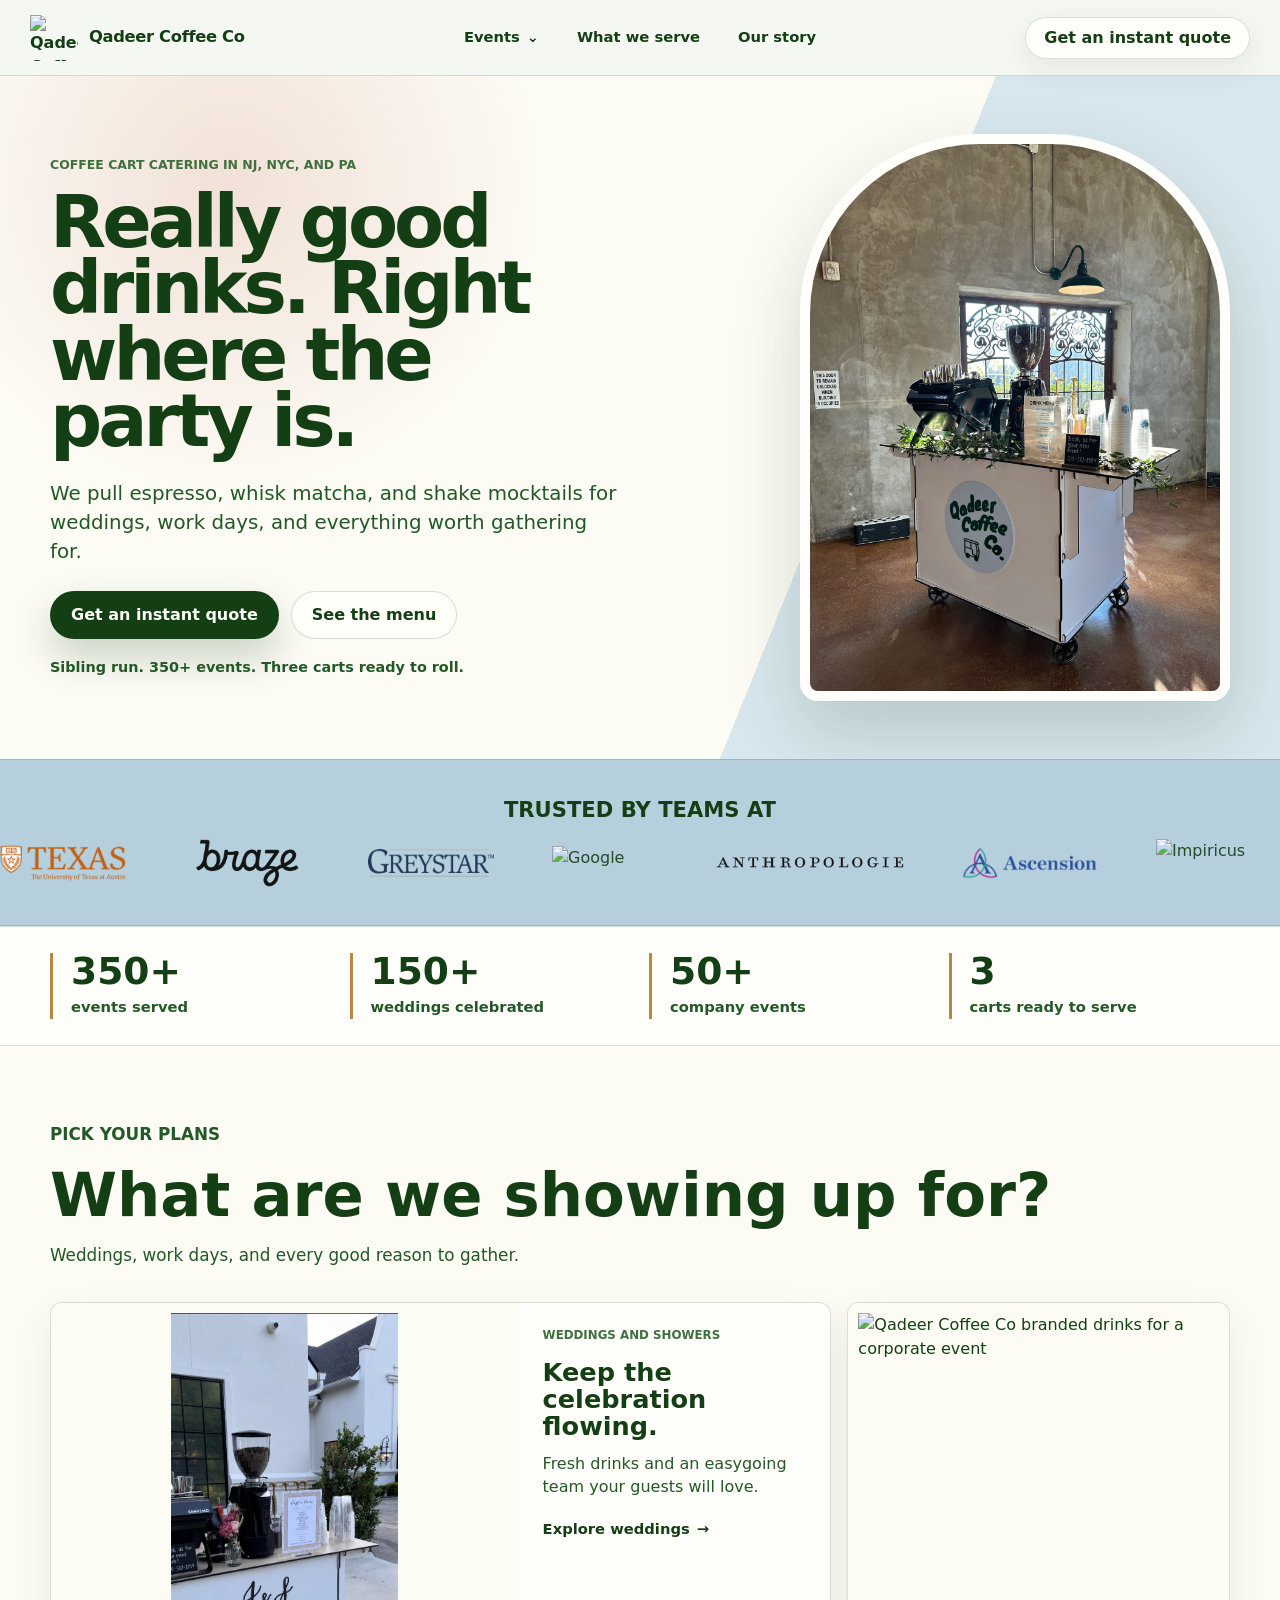
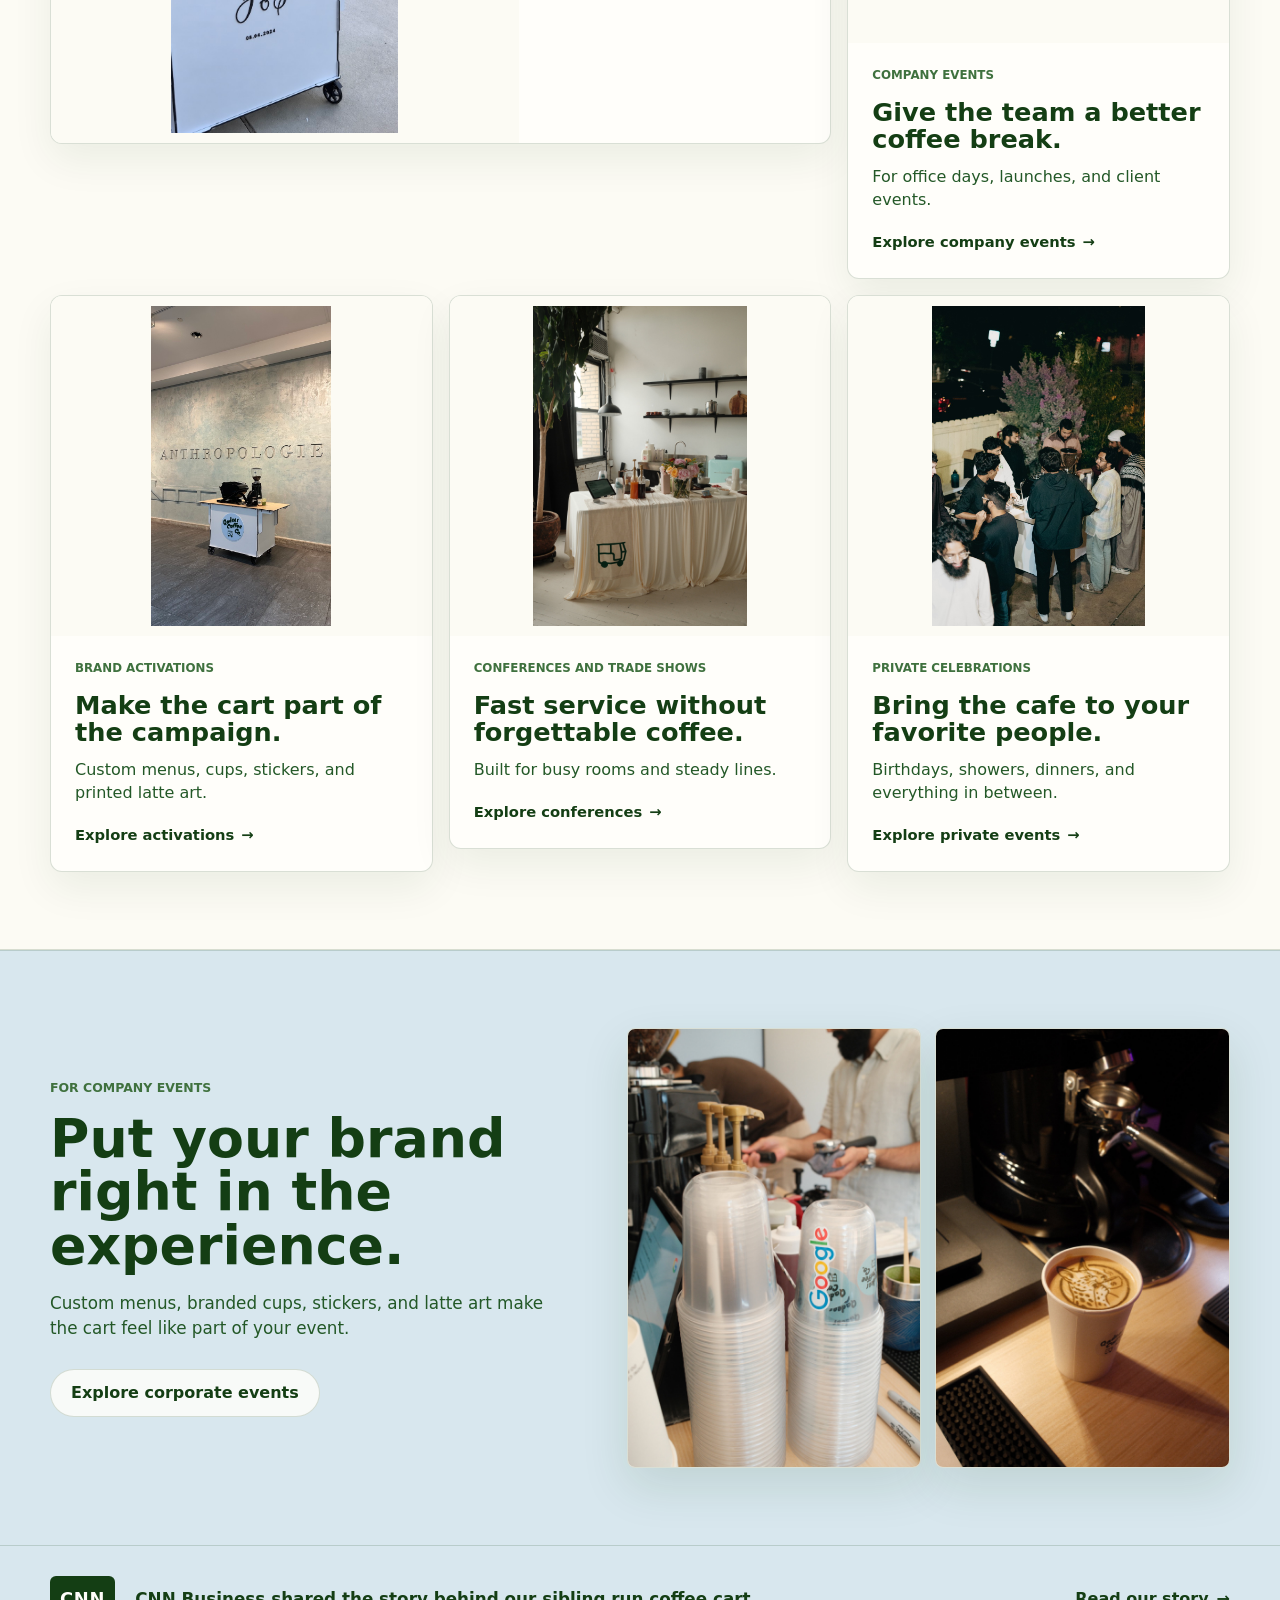
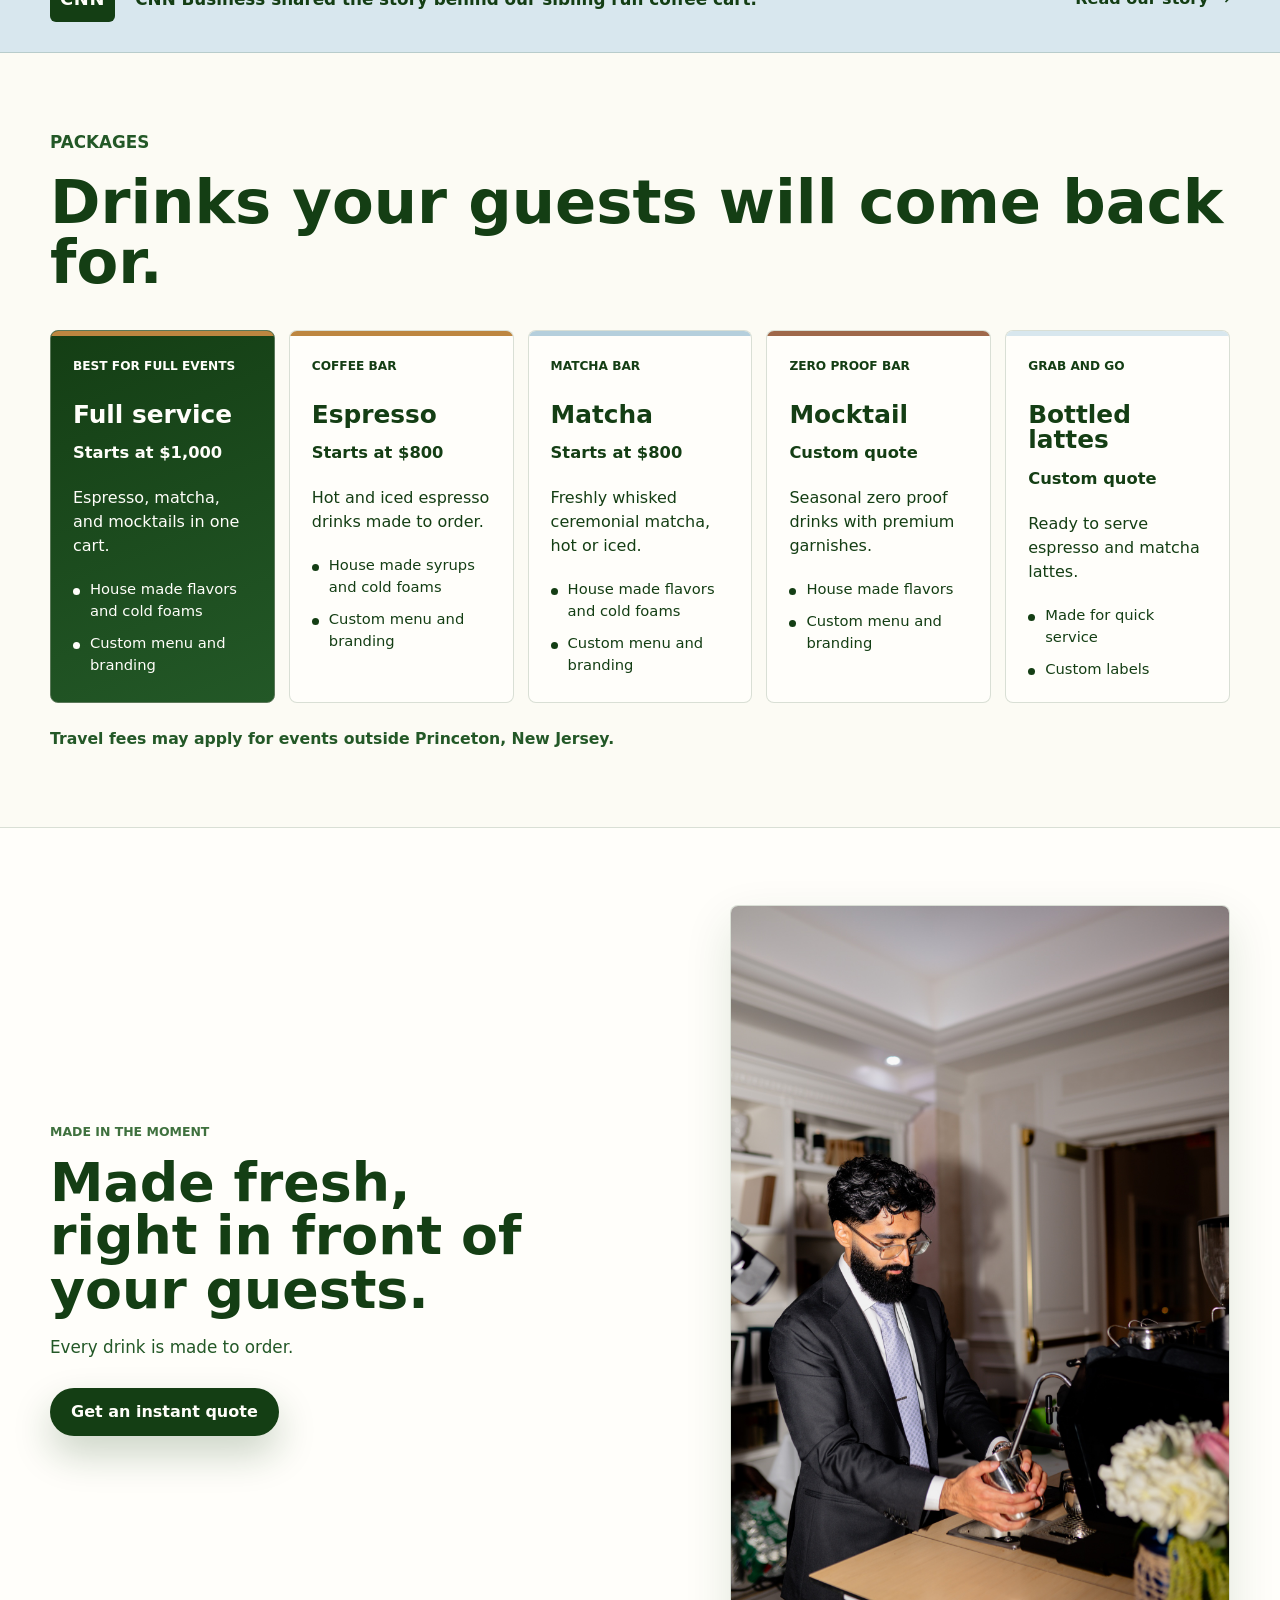
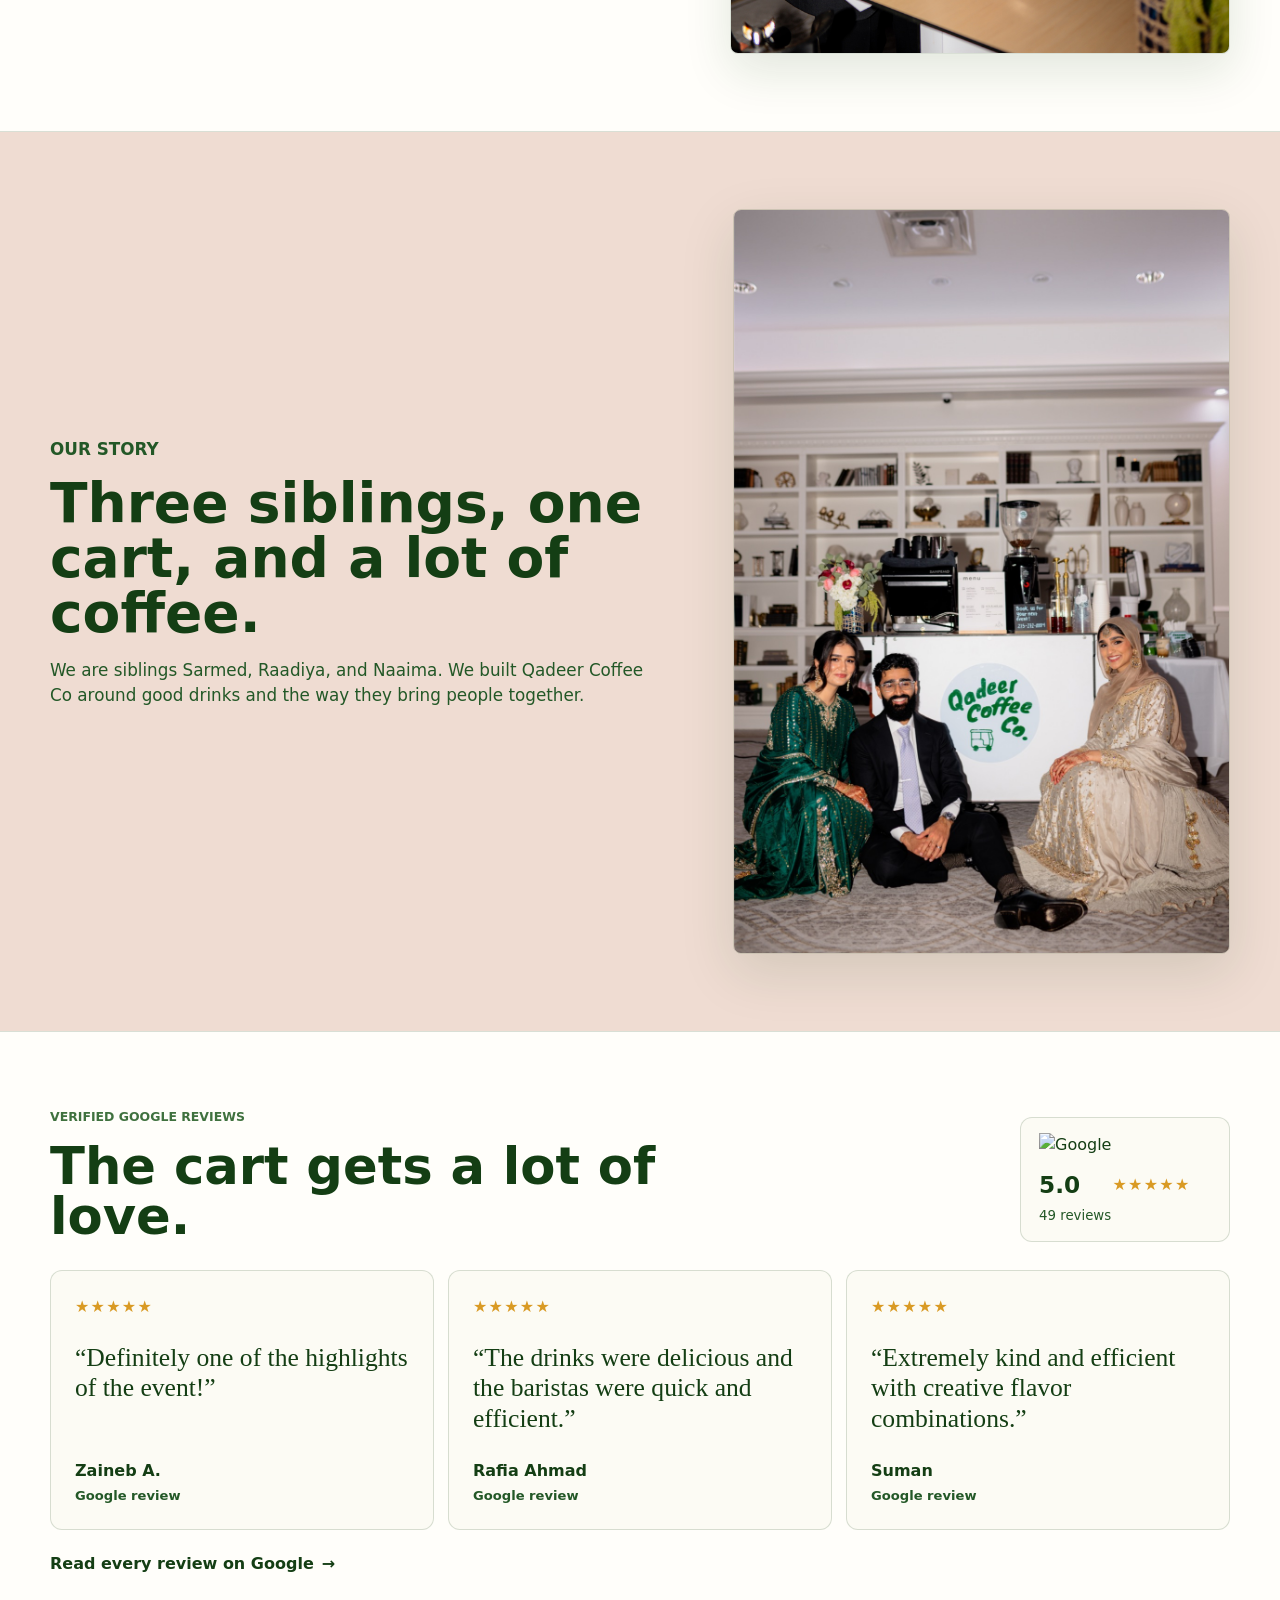
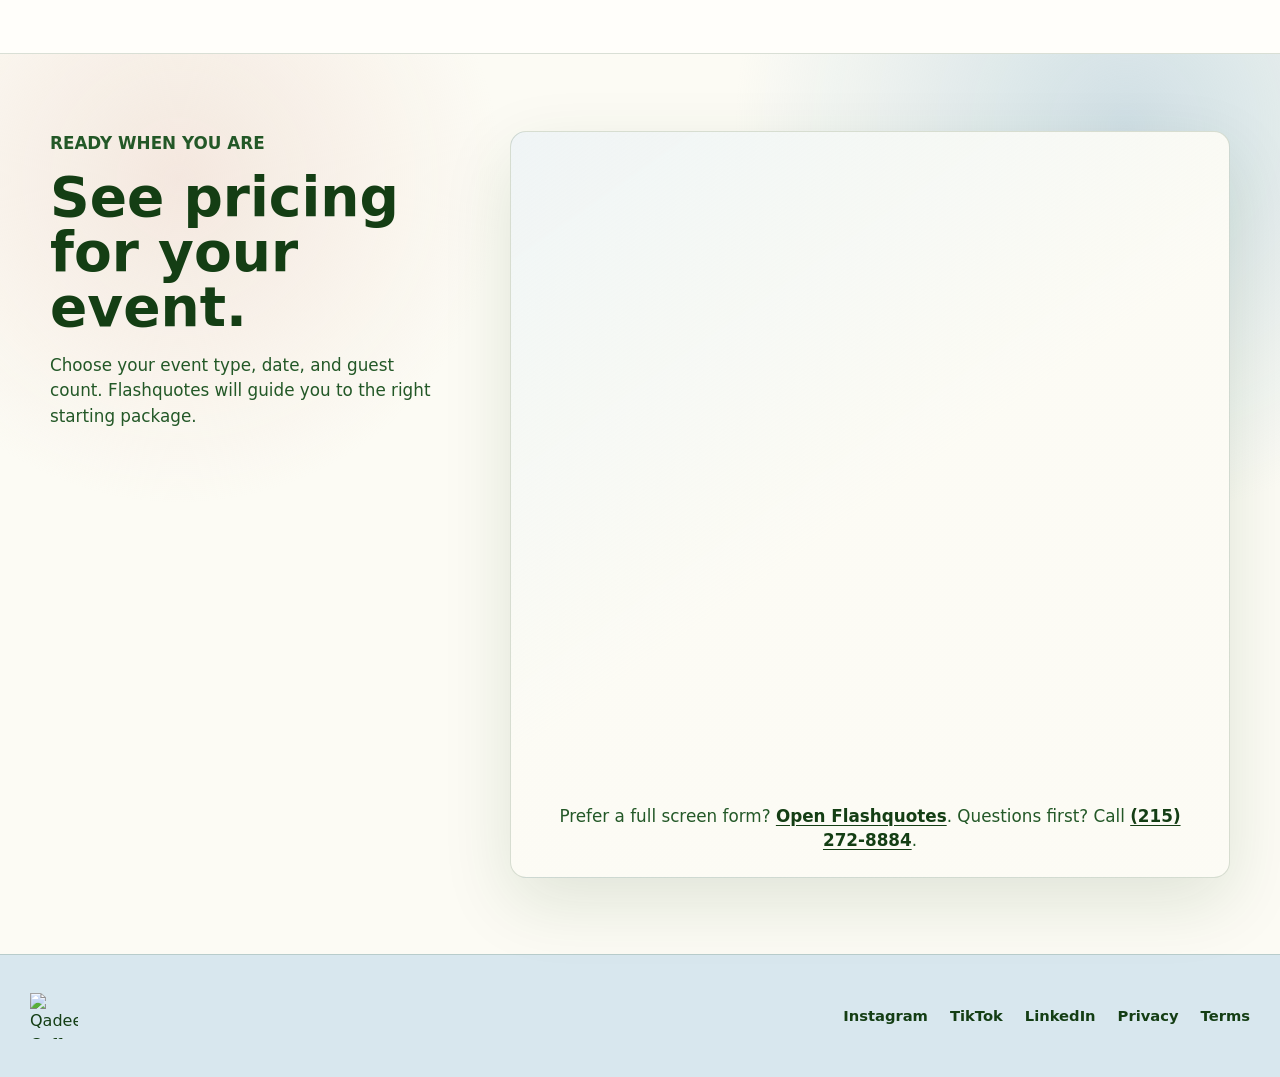
==== index.html @ d8b2ea95 "Fix quote embeds and improve inquiry flow Use absolute Flashquotes iframe URLs on all five lead page" ====
<!doctype html>
<html lang="en">
  <head>
    <meta charset="utf-8">
    <meta name="viewport" content="width=device-width, initial-scale=1">
    <meta name="robots" content="index, follow, max-image-preview:large, max-snippet:-1, max-video-preview:-1">
    <title>Mobile Coffee Cart Catering in NJ, NYC &amp; PA | Qadeer Coffee Co</title>
    <meta
      name="description"
      content="Mobile coffee cart catering for weddings, corporate events, brand activations, and private parties in NJ, NYC, PA, and the DMV. Coffee, matcha, and mocktails."
    >
    <link rel="canonical" href="https://qadeercoffee.co/">
    <meta property="og:title" content="Mobile Coffee Cart Catering in NJ, NYC &amp; PA | Qadeer Coffee Co">
    <meta
      property="og:description"
      content="Premium coffee, matcha, and mocktail carts for weddings, corporate events, brand activations, and private parties."
    >
    <meta property="og:type" content="website">
    <meta property="og:locale" content="en_US">
    <meta property="og:url" content="https://qadeercoffee.co/">
    <meta property="og:image" content="https://qadeercoffee.co/assets/cart-at-event.jpg">
    <meta name="twitter:card" content="summary_large_image">
    <link rel="preload" as="image" href="assets/cart-at-event.jpg?v=optimized" fetchpriority="high">
    <!-- Google tag (gtag.js) -->
    <script async src="https://www.googletagmanager.com/gtag/js?id=G-YESCRDH3H0"></script>
    <script>
      window.dataLayer = window.dataLayer || [];
      function gtag(){dataLayer.push(arguments);}
      if (["qadeercoffee.co", "www.qadeercoffee.co"].includes(window.location.hostname)) {
        gtag("js", new Date());
        gtag("config", "G-YESCRDH3H0");
        gtag("config", "AW-18470423573");
      }
    </script>
    <script src="analytics-events.js?v=lead-funnel-20260928" defer></script>
    <script type="application/ld+json">
      {
        "@context": "https://schema.org",
        "@type": ["LocalBusiness", "FoodEstablishment"],
        "@id": "https://qadeercoffee.co/#business",
        "name": "Qadeer Coffee Co",
        "url": "https://qadeercoffee.co/",
        "image": "https://qadeercoffee.co/assets/cart-at-event.jpg",
        "logo": "https://qadeercoffee.co/assets/qadeer-logo-mark.svg",
        "priceRange": "$$",
        "address": {
          "@type": "PostalAddress",
          "addressLocality": "Princeton",
          "addressRegion": "NJ",
          "addressCountry": "US"
        },
        "description": "Mobile coffee, matcha, and mocktail cart catering for weddings, corporate events, office activations, private parties, campuses, and popups.",
        "areaServed": [
          "Pennsylvania",
          "New York City",
          "New Jersey",
          "DMV"
        ],
        "servesCuisine": [
          "Coffee",
          "Matcha",
          "Mocktails"
        ],
        "sameAs": [
          "https://www.instagram.com/qadeercoffeeco",
          "https://www.tiktok.com/@qadeercoffeeco",
          "https://www.linkedin.com/company/qadeercoffeeco/"
        ],
        "hasOfferCatalog": {
          "@type": "OfferCatalog",
          "name": "Mobile beverage cart catering",
          "itemListElement": [
            {
              "@type": "Offer",
              "itemOffered": {
                "@type": "Service",
                "name": "Mobile coffee cart catering"
              },
              "priceSpecification": {
                "@type": "PriceSpecification",
                "priceCurrency": "USD",
                "minPrice": "800"
              }
            },
            {
              "@type": "Offer",
              "itemOffered": {
                "@type": "Service",
                "name": "Mobile matcha bar"
              },
              "priceSpecification": {
                "@type": "PriceSpecification",
                "priceCurrency": "USD",
                "minPrice": "800"
              }
            },
            {
              "@type": "Offer",
              "itemOffered": {
                "@type": "Service",
                "name": "Wedding and private event beverage catering"
              },
              "priceSpecification": {
                "@type": "PriceSpecification",
                "priceCurrency": "USD",
                "minPrice": "1000"
              }
            },
            {
              "@type": "Offer",
              "itemOffered": {
                "@type": "Service",
                "name": "Corporate and popup beverage service"
              }
            },
            {
              "@type": "Offer",
              "itemOffered": {
                "@type": "Service",
                "name": "Conference and trade show coffee catering"
              }
            },
            {
              "@type": "Offer",
              "itemOffered": {
                "@type": "Service",
                "name": "Brand activation coffee cart service"
              }
            }
          ]
        }
      }
    </script>
    <script type="application/ld+json">
      {
        "@context": "https://schema.org",
        "@type": "WebSite",
        "@id": "https://qadeercoffee.co/#website",
        "url": "https://qadeercoffee.co/",
        "name": "Qadeer Coffee Co",
        "publisher": {"@id": "https://qadeercoffee.co/#business"},
        "inLanguage": "en-US"
      }
    </script>
    <link rel="stylesheet" href="styles.css?v=lead-funnel-20260928">
  </head>
  <body>
    <a class="skip-link" href="#main">Skip to content</a>

    <header class="site-header" data-header>
      <div class="header-inner">
        <a class="brand" href="index.html" aria-label="Qadeer Coffee Co home">
          <img src="assets/qadeer-logo-mark.svg" alt="Qadeer Coffee Co">
          <span>Qadeer Coffee Co</span>
        </a>

        <button class="menu-toggle" type="button" aria-expanded="false" aria-controls="primary-nav" data-menu-toggle>
          <span></span>
          <span></span>
          <span></span>
          <span class="sr-only">Menu</span>
        </button>

        <nav class="primary-nav" id="primary-nav" data-nav>
          <details class="nav-dropdown" data-nav-dropdown>
            <summary>Events <span aria-hidden="true">⌄</span></summary>
            <div class="nav-dropdown-panel">
              <a href="wedding-coffee-catering-nj-nyc-pa.html">Weddings and showers</a>
              <a href="corporate-coffee-catering-nyc-nj-pa.html">Company events</a>
              <a href="corporate-coffee-catering-nyc-nj-pa.html#brand-activations">Brand activations</a>
              <a href="conference-coffee-catering-trade-shows.html">Conferences and trade shows</a>
              <a href="#events">Private celebrations</a>
            </div>
          </details>
          <a href="#packages">What we serve</a>
          <a href="#story">Our story</a>
        </nav>

        <a class="header-cta" href="#contact" data-lead-cta>Get an instant quote</a>
      </div>
    </header>

    <main id="main">
      <section class="hero" id="home" aria-labelledby="hero-title">
        <div class="section-shell hero-content">
          <div class="hero-copy">
            <p class="eyebrow">Coffee cart catering in NJ, NYC, and PA</p>
            <h1 id="hero-title">Really good drinks. Right where the party is.</h1>
            <p class="hero-lede">
              We pull espresso, whisk matcha, and shake mocktails for weddings, work days, and everything worth gathering for.
            </p>
            <div class="hero-actions">
              <a class="button button-primary" href="#contact" data-lead-cta>Get an instant quote</a>
              <a class="button button-secondary" href="#packages">See the menu</a>
            </div>
            <p class="hero-trust-note">Sibling run. 350+ events. Three carts ready to roll.</p>
          </div>
          <figure class="hero-card">
            <img src="assets/cart-at-event.jpg?v=optimized" width="1350" height="1800" fetchpriority="high" decoding="async" alt="Qadeer Coffee Co mobile coffee cart set up at an event">
            <figcaption class="image-caption">Your favorite cafe, wherever you are celebrating.</figcaption>
          </figure>
        </div>
      </section>

      <section class="trusted trusted-near-hero" aria-labelledby="trusted-title">
        <div class="section-shell trusted-shell">
          <p class="eyebrow trusted-label" id="trusted-title">Trusted by teams at</p>
        </div>
        <div class="logo-marquee" aria-label="Featured client logos">
          <div class="logo-track">
            <img src="assets/logo-ut-320.png" width="320" height="83" loading="eager" decoding="async" alt="University of Texas">
            <img src="assets/logo-braze-320.png" width="320" height="149" loading="eager" decoding="async" alt="Braze">
            <img src="assets/logo-greystar-320.png" width="172" height="320" loading="eager" decoding="async" alt="Greystar">
            <img class="logo-google" src="assets/logo-google.svg" width="320" height="106" loading="eager" decoding="async" alt="Google">
            <img src="assets/logo-anthropologie-320.png" width="320" height="19" loading="eager" decoding="async" alt="Anthropologie">
            <img src="assets/logo-ascension-320.png" width="320" height="76" loading="lazy" decoding="async" alt="Ascension">
            <img class="logo-impiricus" src="assets/logo-impiricus.svg?v=impiricus-colors" width="320" height="139" loading="lazy" decoding="async" alt="Impiricus">
            <img class="logo-starcom" src="assets/logo-starcom-320.png" width="320" height="154" loading="lazy" decoding="async" alt="Starcom">
            <img class="logo-tcnj" src="assets/logo-tcnj-320.png" width="320" height="114" loading="lazy" decoding="async" alt="The College of New Jersey">
            <img src="assets/logo-ut-320.png" width="320" height="83" loading="lazy" decoding="async" alt="">
            <img src="assets/logo-braze-320.png" width="320" height="149" loading="lazy" decoding="async" alt="">
            <img src="assets/logo-greystar-320.png" width="172" height="320" loading="lazy" decoding="async" alt="">
            <img class="logo-google" src="assets/logo-google.svg" width="320" height="106" loading="lazy" decoding="async" alt="">
            <img src="assets/logo-anthropologie-320.png" width="320" height="19" loading="lazy" decoding="async" alt="">
            <img src="assets/logo-ascension-320.png" width="320" height="76" loading="lazy" decoding="async" alt="">
            <img class="logo-impiricus" src="assets/logo-impiricus.svg?v=impiricus-colors" width="320" height="139" loading="lazy" decoding="async" alt="">
            <img class="logo-starcom" src="assets/logo-starcom-320.png" width="320" height="154" loading="lazy" decoding="async" alt="">
            <img class="logo-tcnj" src="assets/logo-tcnj-320.png" width="320" height="114" loading="lazy" decoding="async" alt="">
          </div>
        </div>
      </section>

      <section class="home-proof" aria-label="Qadeer Coffee Co experience">
        <div class="section-shell home-proof-grid">
          <div><strong>350+</strong><span>events served</span></div>
          <div><strong>150+</strong><span>weddings celebrated</span></div>
          <div><strong>50+</strong><span>company events</span></div>
          <div><strong>3</strong><span>carts ready to serve</span></div>
        </div>
      </section>

      <section class="corporate-section" id="events" aria-labelledby="events-title">
        <div class="section-shell">
          <div class="section-heading packages-heading events-heading">
            <p class="eyebrow">Pick your plans</p>
            <h2 id="events-title">What are we showing up for?</h2>
            <p>
              Weddings, work days, and every good reason to gather.
            </p>
          </div>

          <div class="events-grid">
            <article class="event-card event-card-wide">
              <a class="event-card-link" href="wedding-coffee-catering-nj-nyc-pa.html" aria-label="Explore wedding coffee catering">
                <img class="event-card-photo" src="assets/wedding-card.jpg" width="649" height="1200" loading="lazy" decoding="async" alt="Qadeer Coffee Co espresso bar serving guests at an elegant wedding venue">
                <div class="event-card-copy">
                  <span>Weddings and showers</span>
                  <h3>Keep the celebration flowing.</h3>
                  <p>Fresh drinks and an easygoing team your guests will love.</p>
                  <b>Explore weddings</b>
                </div>
              </a>
            </article>

            <article class="event-card">
              <a class="event-card-link" href="corporate-coffee-catering-nyc-nj-pa.html" aria-label="Explore corporate coffee catering">
                <img class="event-card-photo" src="assets/googlecup.jpg" width="1271" height="1052" loading="lazy" decoding="async" alt="Qadeer Coffee Co branded drinks for a corporate event">
                <div class="event-card-copy">
                  <span>Company events</span>
                  <h3>Give the team a better coffee break.</h3>
                  <p>For office days, launches, and client events.</p>
                  <b>Explore company events</b>
                </div>
              </a>
            </article>

            <article class="event-card">
              <a class="event-card-link" href="corporate-coffee-catering-nyc-nj-pa.html#brand-activations" aria-label="Explore brand activation coffee carts">
                <img class="event-card-photo" src="assets/anthro-card.jpg" width="675" height="1200" loading="lazy" decoding="async" alt="Qadeer Coffee Co drinks served at an Anthropologie brand activation">
                <div class="event-card-copy">
                  <span>Brand activations</span>
                  <h3>Make the cart part of the campaign.</h3>
                  <p>Custom menus, cups, stickers, and printed latte art.</p>
                  <b>Explore activations</b>
                </div>
              </a>
            </article>

            <article class="event-card">
              <a class="event-card-link" href="conference-coffee-catering-trade-shows.html" aria-label="Explore conference coffee catering">
                <img class="event-card-photo" src="assets/corporate-event-bar.jpg" width="1280" height="1920" loading="lazy" decoding="async" alt="Qadeer Coffee Co service bar ready for a large event">
                <div class="event-card-copy">
                  <span>Conferences and trade shows</span>
                  <h3>Fast service without forgettable coffee.</h3>
                  <p>Built for busy rooms and steady lines.</p>
                  <b>Explore conferences</b>
                </div>
              </a>
            </article>

            <article class="event-card" id="private-events">
              <a class="event-card-link" href="coffee-catering-services.html" aria-label="Explore private event coffee catering">
                <img class="event-card-photo" src="assets/private-parties-card.jpg" width="800" height="1200" loading="lazy" decoding="async" alt="Qadeer Coffee Co drinks served at a private party">
                <div class="event-card-copy">
                  <span>Private celebrations</span>
                  <h3>Bring the cafe to your favorite people.</h3>
                  <p>Birthdays, showers, dinners, and everything in between.</p>
                  <b>Explore private events</b>
                </div>
              </a>
            </article>
          </div>
        </div>
      </section>

      <section class="brand-proof-section" aria-labelledby="brand-proof-title">
        <div class="section-shell photo-story">
          <div class="photo-story-copy">
            <p class="eyebrow">For company events</p>
            <h2 id="brand-proof-title">Put your brand right in the experience.</h2>
            <p>Custom menus, branded cups, stickers, and latte art make the cart feel like part of your event.</p>
            <a class="button button-secondary" href="corporate-coffee-catering-nyc-nj-pa.html#brand-activations">Explore corporate events</a>
          </div>
          <div class="photo-story-media photo-story-media-pair">
            <figure class="photo-card">
              <img src="assets/google-event-service.jpg" width="1280" height="1920" loading="lazy" decoding="async" alt="Qadeer Coffee Co barista preparing drinks beside Google branded cups at a company event">
              <figcaption class="image-caption">Custom cup branding for company events</figcaption>
            </figure>
            <figure class="photo-card">
              <img src="assets/branded-latte-art.jpg" width="1280" height="1920" loading="lazy" decoding="async" alt="Cheetah artwork printed onto a hot latte by the Qadeer Coffee Co latte art printer">
              <figcaption class="image-caption">Artwork printed directly onto a latte</figcaption>
            </figure>
          </div>
        </div>
      </section>

      <section class="press-section" aria-labelledby="press-title">
        <div class="section-shell press-strip">
          <strong class="press-mark" aria-hidden="true">CNN</strong>
          <p id="press-title">CNN Business shared the story behind our sibling run coffee cart.</p>
          <a class="text-link" href="https://www.cnn.com/2025/09/06/business/weddings-side-hustle?trk=public_post_comment-text" target="_blank" rel="noreferrer">Read our story</a>
        </div>
      </section>

      <section class="packages-section" id="packages" aria-labelledby="packages-title">
        <div class="section-shell">
          <div class="section-heading packages-heading">
            <p class="eyebrow">Packages</p>
            <h2 id="packages-title">Drinks your guests will come back for.</h2>
          </div>

          <div class="package-grid">
            <article class="package-card package-featured">
              <span>Best for full events</span>
              <h3>Full service</h3>
              <p class="starting-price">Starts at $1,000</p>
              <p>Espresso, matcha, and mocktails in one cart.</p>
              <ul>
                <li>House made flavors and cold foams</li>
                <li>Custom menu and branding</li>
              </ul>
            </article>

            <article class="package-card">
              <span>Coffee bar</span>
              <h3>Espresso</h3>
              <p class="starting-price">Starts at $800</p>
              <p>Hot and iced espresso drinks made to order.</p>
              <ul>
                <li>House made syrups and cold foams</li>
                <li>Custom menu and branding</li>
              </ul>
            </article>

            <article class="package-card">
              <span>Matcha bar</span>
              <h3>Matcha</h3>
              <p class="starting-price">Starts at $800</p>
              <p>Freshly whisked ceremonial matcha, hot or iced.</p>
              <ul>
                <li>House made flavors and cold foams</li>
                <li>Custom menu and branding</li>
              </ul>
            </article>

            <article class="package-card">
              <span>Zero proof bar</span>
              <h3>Mocktail</h3>
              <p class="starting-price">Custom quote</p>
              <p>Seasonal zero proof drinks with premium garnishes.</p>
              <ul>
                <li>House made flavors</li>
                <li>Custom menu and branding</li>
              </ul>
            </article>

            <article class="package-card">
              <span>Grab and go</span>
              <h3>Bottled lattes</h3>
              <p class="starting-price">Custom quote</p>
              <p>Ready to serve espresso and matcha lattes.</p>
              <ul>
                <li>Made for quick service</li>
                <li>Custom labels</li>
              </ul>
            </article>
          </div>
          <p class="package-note">Travel fees may apply for events outside Princeton, New Jersey.</p>
        </div>
      </section>

      <section class="home-service-section" id="service-care" aria-labelledby="home-service-title">
        <div class="section-shell photo-story">
          <div class="photo-story-copy">
            <p class="eyebrow">Made in the moment</p>
            <h2 id="home-service-title">Made fresh, right in front of your guests.</h2>
            <p>Every drink is made to order.</p>
            <a class="button button-primary" href="#contact" data-lead-cta>Get an instant quote</a>
          </div>
          <div class="photo-story-media">
            <figure class="photo-card">
              <img src="assets/barista-wedding-service.jpg" width="1600" height="2400" loading="lazy" decoding="async" alt="Qadeer Coffee Co barista preparing a fresh drink at an elegant wedding reception">
              <figcaption class="image-caption">Fresh drinks prepared for every guest</figcaption>
            </figure>
          </div>
        </div>
      </section>

      <section class="story-section" id="story" aria-labelledby="story-title">
        <div class="section-shell story-grid">
          <div class="story-copy">
            <p class="eyebrow">Our story</p>
            <h2 id="story-title">Three siblings, one cart, and a lot of coffee.</h2>
            <p>We are siblings Sarmed, Raadiya, and Naaima. We built Qadeer Coffee Co around good drinks and the way they bring people together.</p>
          </div>
          <figure class="story-photo">
            <img src="assets/hero-cart-960.jpg" width="1066" height="1600" loading="lazy" decoding="async" alt="The Qadeer Coffee Co founders seated in front of the mobile coffee cart">
          </figure>
        </div>
      </section>

      <section class="google-reviews-section" aria-labelledby="reviews-title">
        <div class="section-shell">
          <div class="reviews-heading">
            <div>
              <p class="eyebrow">Verified Google reviews</p>
              <h2 id="reviews-title">The cart gets a lot of love.</h2>
            </div>
            <a class="google-rating" href="https://www.google.com/maps?cid=6338179813007511224" target="_blank" rel="noreferrer" aria-label="Read all 49 Google reviews for Qadeer Coffee Co">
              <img src="assets/logo-google.svg" width="106" height="35" alt="Google">
              <strong>5.0</strong>
              <span aria-hidden="true">★★★★★</span>
              <small>49 reviews</small>
            </a>
          </div>
          <div class="google-review-grid">
            <article class="google-review-card">
              <div class="review-stars" aria-label="5 out of 5 stars">★★★★★</div>
              <blockquote>“Definitely one of the highlights of the event!”</blockquote>
              <p>Zaineb A. <span>Google review</span></p>
            </article>
            <article class="google-review-card">
              <div class="review-stars" aria-label="5 out of 5 stars">★★★★★</div>
              <blockquote>“The drinks were delicious and the baristas were quick and efficient.”</blockquote>
              <p>Rafia Ahmad <span>Google review</span></p>
            </article>
            <article class="google-review-card">
              <div class="review-stars" aria-label="5 out of 5 stars">★★★★★</div>
              <blockquote>“Extremely kind and efficient with creative flavor combinations.”</blockquote>
              <p>Suman <span>Google review</span></p>
            </article>
          </div>
          <a class="text-link reviews-link" href="https://www.google.com/maps?cid=6338179813007511224" target="_blank" rel="noreferrer">Read every review on Google</a>
        </div>
      </section>

      <section class="contact-section" id="contact" aria-labelledby="contact-title">
        <div class="section-shell contact-layout">
          <div class="contact-heading">
            <p class="eyebrow">Ready when you are</p>
            <h2 id="contact-title">See pricing for your event.</h2>
            <p>Choose your event type, date, and guest count. Flashquotes will guide you to the right starting package.</p>
          </div>
          <div class="booking-panel flashquotes-panel" data-flashquotes-embed data-quote-type="general">
            <iframe class="flashquotes-frame" src="https://app.flashquotes.com/forms/public/quote/cmu6d1dsc000eid04pc006hyj" title="Event quote form" loading="eager"></iframe>
            <noscript><a class="button button-primary" href="https://app.flashquotes.com/f/qhn9mn" data-lead-cta>Open the quote form</a></noscript>
            <p class="flashquotes-fallback">Prefer a full screen form? <a href="https://app.flashquotes.com/f/qhn9mn" data-lead-cta>Open Flashquotes</a>. Questions first? Call <a href="tel:+12152728884" data-phone-cta>(215) 272-8884</a>.</p>
          </div>
        </div>
      </section>
    </main>

    <a class="floating-book" href="#contact" data-lead-cta>Get a quote</a>

    <footer class="site-footer">
      <div class="section-shell footer-inner">
        <a class="footer-brand" href="#home" aria-label="Qadeer Coffee Co home">
          <img src="assets/qadeer-logo-mark.svg" alt="Qadeer Coffee Co">
        </a>
        <div class="social-links" aria-label="Social links">
          <a href="https://www.instagram.com/qadeercoffeeco" target="_blank" rel="noreferrer">Instagram</a>
          <a href="https://www.tiktok.com/@qadeercoffeeco" target="_blank" rel="noreferrer">TikTok</a>
          <a href="https://www.linkedin.com/company/qadeercoffeeco/" target="_blank" rel="noreferrer">LinkedIn</a>
          <a href="privacy-policy.html">Privacy</a>
          <a href="terms-of-service.html">Terms</a>
        </div>
      </div>
    </footer>

    <script src="script.js?v=quote-flow-20260924"></script>
  </body>
</html>
---- styles.css ----
:root {
  --green: #143e14;
  --green-2: #235827;
  --green-3: #3f713e;
  --blue: #b5cfdc;
  --blue-2: #d8e7ee;
  --cream: #fcfbf4;
  --paper: #fffefa;
  --peach: #efdcd2;
  --honey: #bd8640;
  --rose: #efdcd2;
  --clay: #9f684a;
  --mint: #b5cfdc;
  --line: rgba(20, 62, 20, 0.16);
  --shadow: 0 24px 70px rgba(20, 62, 20, 0.12);
  --header-height: 76px;
}

* {
  box-sizing: border-box;
}

html {
  scroll-behavior: smooth;
  scroll-padding-top: calc(var(--header-height) + 18px);
}

body {
  margin: 0;
  background: var(--blue);
  color: var(--green);
  font-family: Inter, "DM Sans", ui-sans-serif, system-ui, -apple-system, BlinkMacSystemFont, "Segoe UI", sans-serif;
  line-height: 1.5;
  text-rendering: optimizeLegibility;
}

body.menu-open {
  overflow: hidden;
}

img {
  display: block;
  max-width: 100%;
}

[id] {
  scroll-margin-top: calc(var(--header-height) + 18px);
}

a {
  color: inherit;
  text-decoration: none;
}

button,
input,
select,
textarea {
  font: inherit;
}

.sr-only {
  position: absolute;
  width: 1px;
  height: 1px;
  padding: 0;
  margin: -1px;
  overflow: hidden;
  clip: rect(0, 0, 0, 0);
  white-space: nowrap;
  border: 0;
}

.skip-link {
  position: fixed;
  left: 16px;
  top: 16px;
  z-index: 100;
  padding: 10px 14px;
  background: var(--green);
  color: var(--paper);
  transform: translateY(-150%);
  transition: transform 180ms ease;
}

.skip-link:focus {
  transform: translateY(0);
}

.section-shell {
  width: min(1180px, calc(100% - 40px));
  margin-inline: auto;
}

.site-header {
  position: sticky;
  inset: 0 0 auto;
  z-index: 50;
  height: var(--header-height);
  background: color-mix(in srgb, var(--cream) 90%, transparent);
  border-bottom: 1px solid var(--line);
  backdrop-filter: blur(18px);
}

.header-inner {
  width: min(1220px, calc(100% - 32px));
  height: 100%;
  margin-inline: auto;
  display: grid;
  grid-template-columns: minmax(170px, 1fr) auto minmax(170px, 1fr);
  align-items: center;
  gap: 22px;
}

.brand {
  display: inline-flex;
  align-items: center;
  width: max-content;
  gap: 11px;
  color: var(--green);
  font-weight: 800;
}

.brand img {
  width: 48px;
  height: 46px;
  object-fit: contain;
}

.brand span {
  white-space: nowrap;
  font-size: 1.02rem;
  letter-spacing: -0.02em;
}

.primary-nav {
  display: flex;
  align-items: center;
  justify-content: center;
  gap: clamp(16px, 3vw, 38px);
  font-size: 0.92rem;
  font-weight: 760;
}

.primary-nav a,
.social-links a {
  color: var(--green);
  transition: opacity 160ms ease, transform 160ms ease;
}

.primary-nav a:hover,
.social-links a:hover {
  opacity: 0.72;
}

.nav-dropdown {
  position: relative;
}

.nav-dropdown summary {
  display: flex;
  align-items: center;
  gap: 7px;
  color: var(--green);
  cursor: pointer;
  list-style: none;
}

.nav-dropdown summary::-webkit-details-marker {
  display: none;
}

.nav-dropdown summary span {
  font-size: 0.9rem;
  transition: transform 160ms ease;
}

.nav-dropdown[open] summary span {
  transform: rotate(180deg);
}

.nav-dropdown-panel {
  position: absolute;
  top: calc(100% + 17px);
  left: 50%;
  width: 260px;
  padding: 9px;
  border: 1px solid var(--line);
  border-radius: 12px;
  background: var(--paper);
  box-shadow: var(--shadow);
  transform: translateX(-50%);
}

.nav-dropdown-panel a {
  display: block;
  padding: 11px 12px;
  border-radius: 7px;
  line-height: 1.25;
}

.nav-dropdown-panel a:hover {
  background: var(--blue-2);
  opacity: 1;
}

.header-cta {
  justify-self: end;
  display: inline-flex;
  align-items: center;
  min-height: 42px;
  padding: 0 18px;
  border: 1px solid var(--line);
  background: var(--paper);
  color: var(--green);
  box-shadow: 0 10px 30px rgba(20, 62, 20, 0.08);
  font-weight: 760;
  border-radius: 999px;
}

.menu-toggle {
  display: none;
  justify-self: end;
  width: 44px;
  height: 44px;
  place-items: center;
  padding: 0;
  border: 1px solid var(--line);
  border-radius: 50%;
  background: var(--paper);
  color: var(--green);
}

.menu-toggle span:not(.sr-only) {
  display: block;
  width: 18px;
  height: 2px;
  margin: 3px auto;
  background: var(--green);
  border-radius: 999px;
}

.hero {
  position: relative;
  min-height: 620px;
  overflow: hidden;
  background:
    radial-gradient(circle at 18% 16%, rgba(239, 220, 210, 0.85), transparent 26%),
    linear-gradient(112deg, var(--cream) 0 64%, var(--blue-2) 64% 100%);
}

.hero-content {
  display: grid;
  grid-template-columns: minmax(0, 0.92fr) minmax(360px, 0.72fr);
  gap: clamp(38px, 6vw, 86px);
  align-items: center;
  min-height: 620px;
  padding-block: 58px;
}

.hero-copy {
  min-width: 0;
}

.hero-card {
  position: relative;
  margin: 0;
  width: min(100%, 430px);
  justify-self: end;
}

.hero-card img {
  display: block;
  width: 100%;
  height: auto;
  border: 10px solid var(--paper);
  border-radius: 180px 180px 18px 18px;
  box-shadow: 0 30px 70px rgba(20, 62, 20, 0.18);
}

.hero-card figcaption {
  position: absolute;
  right: -24px;
  bottom: 28px;
  max-width: 190px;
  padding: 12px 15px;
  border: 1px solid var(--line);
  border-radius: 10px;
  background: var(--paper);
  box-shadow: 0 16px 36px rgba(20, 62, 20, 0.12);
  color: var(--green);
  font-size: 0.83rem;
  font-weight: 780;
  line-height: 1.3;
}

.hero-card figcaption.image-caption,
.photo-card figcaption.image-caption {
  position: absolute;
  width: 1px;
  height: 1px;
  padding: 0;
  margin: -1px;
  overflow: hidden;
  clip: rect(0, 0, 0, 0);
  white-space: nowrap;
  border: 0;
  box-shadow: none;
}

.eyebrow {
  margin: 0 0 14px;
  color: var(--green-3);
  font-size: 0.78rem;
  font-weight: 860;
  letter-spacing: 0;
  text-transform: uppercase;
}

.hero h1 {
  max-width: 11ch;
  margin: 0;
  color: var(--green);
  font-size: clamp(3.3rem, 5.7vw, 5.8rem);
  line-height: 0.91;
  letter-spacing: -0.055em;
  white-space: normal;
}

.hero-lede {
  max-width: 570px;
  margin: 24px 0 0;
  color: var(--green-2);
  font-size: clamp(1.05rem, 1.55vw, 1.25rem);
  line-height: 1.48;
}

.hero-actions {
  display: flex;
  flex-wrap: wrap;
  gap: 12px;
  margin-top: 24px;
}

.hero-trust-note {
  margin: 18px 0 0;
  color: var(--green-2);
  font-size: 0.9rem;
  font-weight: 760;
}

.home-proof {
  padding: 26px 0;
  background: var(--paper);
  border-block: 1px solid var(--line);
}

.home-proof-grid {
  display: grid;
  grid-template-columns: repeat(4, minmax(0, 1fr));
  gap: 18px;
}

.home-proof-grid div {
  padding-left: 18px;
  border-left: 3px solid var(--honey);
}

.home-proof-grid strong,
.home-proof-grid span {
  display: block;
}

.home-proof-grid strong {
  font-size: clamp(1.65rem, 3vw, 2.35rem);
  line-height: 1;
}

.home-proof-grid span {
  margin-top: 6px;
  color: var(--green-2);
  font-size: 0.92rem;
  font-weight: 720;
}

.button {
  display: inline-flex;
  align-items: center;
  justify-content: center;
  min-height: 48px;
  padding: 0 20px;
  border-radius: 999px;
  border: 1px solid transparent;
  font-weight: 820;
  transition: transform 160ms ease, box-shadow 160ms ease, background 160ms ease;
}

.button:hover,
.header-cta:hover,
.floating-book:hover {
  transform: translateY(-1px);
}

.button-primary {
  background: var(--green);
  color: var(--paper);
  box-shadow: 0 18px 38px rgba(20, 62, 20, 0.22);
}

.button-secondary {
  background: color-mix(in srgb, var(--paper) 82%, transparent);
  border-color: var(--line);
  color: var(--green);
}

.corporate-section,
.packages-section,
.story-section,
.contact-section {
  padding: clamp(54px, 6vw, 88px) 0;
}

.trusted-near-hero {
  padding: 28px 0 30px;
}

.trusted-near-hero .logo-marquee {
  margin-top: 18px;
}

.corporate-section,
.packages-section {
  background: var(--cream);
}

.corporate-section {
  border-bottom: 1px solid var(--line);
}

.corporate-grid {
  display: grid;
  grid-template-columns: minmax(320px, 0.62fr) minmax(420px, 0.9fr);
  gap: clamp(32px, 6vw, 74px);
  align-items: start;
}

.corporate-copy {
  max-width: 560px;
}

.corporate-copy h2 {
  max-width: 14ch;
  font-size: clamp(2.25rem, 2.55vw, 3.2rem);
  line-height: 1.06;
}

.story-section {
  background: var(--peach);
}

.intro-grid {
  display: grid;
  grid-template-columns: minmax(0, 0.93fr) minmax(280px, 0.72fr);
  gap: clamp(34px, 7vw, 88px);
  align-items: center;
}

.intro-copy h2,
.corporate-copy h2,
.section-heading h2,
.story-copy h2,
.faq-intro h2,
.contact-heading h2 {
  margin: 0;
  color: var(--green);
  font-size: clamp(2rem, 4.3vw, 4.4rem);
  line-height: 1;
  letter-spacing: 0;
}

.intro-copy p:not(.eyebrow),
.corporate-copy p:not(.eyebrow),
.section-heading p,
.story-copy p,
.corporate-list p,
.booking-steps p,
.faq-intro p,
.faq-list p,
.booking-panel p {
  color: var(--green-2);
  font-size: 1.05rem;
}

.intro-copy p:not(.eyebrow),
.corporate-copy p:not(.eyebrow) {
  max-width: 680px;
  margin: 20px 0;
}

.corporate-section .corporate-copy h2 {
  max-width: 14ch;
  font-size: clamp(2.25rem, 2.55vw, 3.2rem);
  line-height: 1.06;
}

.text-link {
  display: inline-flex;
  align-items: center;
  gap: 8px;
  color: var(--green);
  font-weight: 860;
  transition: color 160ms ease;
}

.text-link::after {
  content: "→";
  transition: transform 160ms ease;
}

.text-link:hover {
  color: var(--green-3);
}

.text-link:hover::after {
  transform: translateX(4px);
}

.inline-photo {
  margin: 0;
  display: grid;
  grid-template-columns: minmax(150px, 0.78fr) minmax(150px, 0.6fr);
  gap: 22px;
  align-items: end;
}

.inline-photo img {
  width: 100%;
  aspect-ratio: 4 / 5;
  object-fit: cover;
  box-shadow: var(--shadow);
}

.inline-photo figcaption {
  max-width: 230px;
  padding-bottom: 14px;
  color: var(--green-2);
  font-size: 0.92rem;
}

.trusted {
  padding: 38px 0;
  overflow: hidden;
  border-block: 1px solid var(--line);
  background: var(--blue);
}

.trusted-shell {
  display: block;
  text-align: center;
}

.trusted-label {
  margin-bottom: 0;
  color: var(--green);
  font-family: inherit;
  font-size: clamp(1.12rem, 1.65vw, 1.52rem);
  font-weight: 860;
  line-height: 1.1;
  letter-spacing: 0;
  text-transform: uppercase;
}

.trusted h2 {
  margin: 0;
  color: var(--green);
  font-size: clamp(1.5rem, 2.4vw, 2.55rem);
  line-height: 1.1;
  white-space: nowrap;
}

.trusted .eyebrow {
  margin-bottom: 10px;
}

.logo-marquee {
  margin-top: 24px;
  overflow: hidden;
}

.logo-track {
  display: flex;
  align-items: center;
  gap: 58px;
  width: max-content;
  animation: logo-scroll 36s linear infinite;
}

.logo-track img {
  width: 126px;
  max-height: 48px;
  object-fit: contain;
  opacity: 0.9;
  background: transparent;
}

.logo-track img[src*="anthropologie"] {
  width: 188px;
}

.logo-track img.logo-google {
  width: 106px;
  max-height: 34px;
}

.logo-track img[src*="ascension"] {
  width: 136px;
}

.logo-track img.logo-impiricus {
  width: 148px;
}

.logo-track img.logo-starcom {
  width: 148px;
  filter: none;
}

.logo-track img.logo-tcnj {
  width: 152px;
  max-height: 46px;
}

@keyframes logo-scroll {
  from {
    transform: translateX(0);
  }

  to {
    transform: translateX(calc(-50% - 29px));
  }
}

.section-heading {
  display: grid;
  grid-template-columns: minmax(0, 0.8fr) minmax(280px, 0.52fr);
  gap: 34px;
  align-items: end;
  margin-bottom: 34px;
}

.section-heading .eyebrow {
  grid-column: 1 / -1;
  margin-bottom: -20px;
}

.section-heading p {
  margin: 0;
}

.packages-heading {
  display: block;
}

.packages-heading .eyebrow {
  margin-bottom: 18px;
}

.packages-heading h2 {
  max-width: none;
  font-size: 3.8rem;
  line-height: 0.98;
}

.packages-section .packages-heading {
  margin-bottom: 38px;
}

.events-heading {
  margin-bottom: 34px;
}

.events-heading p:not(.eyebrow) {
  max-width: 1000px;
  margin-top: 18px;
}

.section-heading.compact {
  display: block;
  max-width: 810px;
}

.section-heading.compact .eyebrow {
  margin-bottom: 14px;
}

.package-grid {
  display: grid;
  grid-template-columns: repeat(5, minmax(220px, 1fr));
  gap: 14px;
  overflow-x: auto;
  padding-bottom: 6px;
  scroll-snap-type: x proximity;
  scroll-padding-inline: 2px;
  -webkit-overflow-scrolling: touch;
}

.events-grid {
  display: grid;
  grid-template-columns: repeat(6, minmax(0, 1fr));
  gap: 16px;
  align-items: start;
}

.event-card-photo-placeholder {
  visibility: hidden;
}

.package-card,
.testimonial-card,
.service-card,
.corporate-list article,
.booking-steps article,
.faq-list details,
.story-rail div,
.booking-panel {
  border: 1px solid var(--line);
  border-radius: 8px;
  background: var(--paper);
}

.corporate-list {
  display: grid;
  grid-template-columns: repeat(2, minmax(0, 1fr));
  gap: 14px;
}

.corporate-list article {
  min-height: 205px;
  padding: 20px;
  background:
    linear-gradient(180deg, color-mix(in srgb, var(--blue-2) 36%, transparent), transparent 74%),
    var(--paper);
}

.corporate-list span,
.booking-steps span {
  display: inline-grid;
  place-items: center;
  width: 34px;
  height: 34px;
  margin-bottom: 18px;
  border-radius: 50%;
  background: var(--green);
  color: var(--paper);
  font-size: 0.82rem;
  font-weight: 860;
}

.corporate-list h3,
.booking-steps h3,
.faq-list summary {
  margin: 0;
  color: var(--green);
  font-size: 1.08rem;
  line-height: 1.16;
}

.corporate-list p,
.booking-steps p {
  margin: 12px 0 0;
  font-size: 0.98rem;
}

.package-card {
  position: relative;
  min-height: 370px;
  padding: 22px;
  overflow: hidden;
  scroll-snap-align: start;
}

.event-card {
  grid-column: span 2;
  overflow: hidden;
  border: 1px solid var(--line);
  border-radius: 12px;
  background: var(--paper);
  box-shadow: 0 16px 42px rgba(20, 62, 20, 0.07);
}

.event-card-wide {
  grid-column: span 4;
}

.event-card-link {
  display: block;
  color: inherit;
}

.event-card-link:focus-visible {
  outline: 3px solid var(--honey);
  outline-offset: 6px;
  border-radius: 6px;
}

.event-card:hover .event-card-link h3,
.event-card:focus-within .event-card-link h3 {
  color: var(--green-3);
}

.event-card-photo {
  display: block;
  width: 100%;
  height: 340px;
  padding: 10px;
  margin: 0;
  object-fit: contain;
  background: var(--cream);
}

.event-card-wide .event-card-link {
  display: grid;
  grid-template-columns: minmax(0, 1.2fr) minmax(250px, 0.8fr);
  align-items: stretch;
}

.event-card-wide .event-card-photo {
  height: 440px;
  align-self: center;
}

.event-card-copy {
  padding: 24px;
}

.event-card-copy span {
  display: block;
  margin: 0 0 14px;
  color: var(--green-3);
  font-size: 0.74rem;
  font-weight: 880;
  text-transform: uppercase;
}

.event-card-copy h3 {
  min-height: 0;
  margin: 0 0 12px;
  font-size: clamp(1.35rem, 2vw, 2rem);
  line-height: 1.05;
}

.event-card-copy p {
  margin: 0;
  color: var(--green-2);
  line-height: 1.45;
}

.event-card-copy b {
  display: inline-flex;
  align-items: center;
  gap: 7px;
  margin-top: 20px;
  font-size: 0.92rem;
}

.event-card-copy b::after {
  content: "→";
}

.package-card::before {
  content: "";
  position: absolute;
  inset: 0 0 auto;
  height: 5px;
  background: var(--rose);
}

.package-card:nth-child(2)::before {
  background: var(--honey);
}

.package-card:nth-child(3)::before {
  background: var(--mint);
}

.package-card:nth-child(4)::before {
  background: var(--clay);
}

.package-card:nth-child(5)::before {
  background: var(--blue-2);
}

.package-featured {
  background: linear-gradient(160deg, var(--green) 0%, var(--green-2) 100%);
  color: var(--paper);
  border-color: color-mix(in srgb, var(--green) 70%, var(--paper));
}

.package-featured::before {
  background: var(--honey);
}

.package-card span {
  display: inline-block;
  margin-bottom: 26px;
  color: inherit;
  font-size: 0.76rem;
  font-weight: 880;
  text-transform: uppercase;
}

.package-card h3 {
  margin: 0 0 14px;
  color: inherit;
  font-size: 1.55rem;
  line-height: 1.04;
}

.starting-price {
  margin: -2px 0 14px;
  color: var(--green);
  font-size: 1.02rem;
  font-weight: 860;
}

.package-featured .starting-price {
  color: var(--paper);
}

.package-card p,
.package-card li {
  color: inherit;
}

.package-card p {
  margin: 0 0 20px;
}

.package-card ul {
  display: grid;
  gap: 10px;
  margin: 0;
  padding: 0;
  list-style: none;
}

.package-card li {
  position: relative;
  padding-left: 17px;
  font-size: 0.92rem;
}

.package-card li::before {
  content: "";
  position: absolute;
  left: 0;
  top: 0.68em;
  width: 7px;
  height: 7px;
  border-radius: 50%;
  background: currentColor;
}

.package-note {
  max-width: 720px;
  margin: 18px 0 0;
  color: var(--green-2);
  font-size: 0.98rem;
  font-weight: 720;
}

.services-section {
  padding: clamp(72px, 8vw, 110px) 0;
  background:
    linear-gradient(180deg, color-mix(in srgb, var(--blue-2) 74%, var(--cream)) 0%, var(--cream) 100%);
}

.services-shell {
  display: grid;
  gap: 34px;
}

.services-grid {
  display: grid;
  grid-template-columns: repeat(3, 1fr);
  gap: 18px;
}

.service-card {
  overflow: hidden;
  box-shadow: 0 20px 54px rgba(20, 62, 20, 0.09);
}

.service-card img {
  width: 100%;
  aspect-ratio: 4 / 3;
  object-fit: cover;
}

.service-card div {
  position: relative;
  z-index: 1;
  padding: 22px;
  background: var(--paper);
}

.service-card h3 {
  margin: 0 0 12px;
  font-size: 1.22rem;
  line-height: 1.12;
}

.service-card p {
  margin: 0;
  color: var(--green-2);
}

.story-grid {
  display: grid;
  grid-template-columns: minmax(0, 0.78fr) minmax(300px, 0.64fr);
  gap: clamp(32px, 6vw, 78px);
  align-items: center;
}

.story-copy p {
  max-width: 690px;
}

.story-photo {
  margin: 0;
}

.story-photo img {
  display: block;
  width: 100%;
  height: auto;
  border: 1px solid var(--line);
  border-radius: 8px;
  box-shadow: 0 18px 54px rgba(20, 62, 20, 0.13);
}

.story-rail {
  display: grid;
  gap: 12px;
}

.story-rail div {
  padding: 20px;
}

.story-rail span {
  color: var(--honey);
  font-weight: 860;
}

.story-rail strong {
  display: block;
  margin-top: 8px;
  font-size: 1.08rem;
}

.story-rail p {
  margin: 8px 0 0;
  color: var(--green-2);
}

.google-reviews-section {
  padding: clamp(54px, 6vw, 86px) 0;
  background: var(--paper);
  border-block: 1px solid var(--line);
}

.reviews-heading {
  display: flex;
  align-items: flex-end;
  justify-content: space-between;
  gap: 28px;
  margin-bottom: 28px;
}

.reviews-heading h2 {
  max-width: 760px;
  margin: 0;
  color: var(--green);
  font-size: clamp(2.15rem, 4vw, 4.1rem);
  line-height: 0.98;
}

.google-rating {
  display: grid;
  grid-template-columns: auto auto;
  align-items: center;
  gap: 3px 12px;
  min-width: 210px;
  padding: 15px 18px;
  border: 1px solid var(--line);
  border-radius: 12px;
  background: var(--cream);
  color: var(--green);
}

.google-rating img {
  grid-column: 1 / -1;
  width: 82px;
  height: auto;
  margin-bottom: 5px;
}

.google-rating strong {
  font-size: 1.45rem;
}

.google-rating > span,
.review-stars {
  color: #d99a24;
  letter-spacing: 0.08em;
}

.google-rating small {
  grid-column: 1 / -1;
  color: var(--green-2);
}

.google-review-grid {
  display: grid;
  grid-template-columns: repeat(3, minmax(0, 1fr));
  gap: 14px;
}

.google-review-card {
  min-height: 210px;
  padding: 24px;
  border: 1px solid var(--line);
  border-radius: 12px;
  background: var(--cream);
  display: flex;
  flex-direction: column;
}

.google-review-card blockquote {
  margin: 24px 0;
  color: var(--green);
  font-family: Georgia, "Times New Roman", serif;
  font-size: clamp(1.25rem, 2vw, 1.65rem);
  line-height: 1.2;
}

.google-review-card p {
  margin: auto 0 0;
  font-weight: 820;
}

.google-review-card p span {
  display: block;
  margin-top: 3px;
  color: var(--green-2);
  font-size: 0.82rem;
  font-weight: 560;
}

.reviews-link {
  margin-top: 22px;
}

.booking-steps-section {
  background: var(--blue);
}

.steps-grid {
  display: grid;
  grid-template-columns: minmax(0, 0.54fr) minmax(420px, 1fr);
  gap: clamp(28px, 5vw, 64px);
  align-items: start;
}

.booking-steps {
  display: grid;
  grid-template-columns: repeat(3, minmax(0, 1fr));
  gap: 14px;
}

.booking-steps article {
  min-height: 230px;
  padding: 22px;
}

.booking-steps span {
  background: var(--paper);
  color: var(--green);
  border: 1px solid var(--line);
}

.faq-section {
  background: var(--paper);
  border-block: 1px solid var(--line);
}

.faq-grid {
  display: grid;
  grid-template-columns: minmax(0, 0.52fr) minmax(420px, 1fr);
  gap: clamp(30px, 6vw, 76px);
  align-items: start;
}

.faq-intro p {
  max-width: 560px;
}

.faq-list {
  display: grid;
  gap: 10px;
}

.faq-list details {
  padding: 18px 20px;
  background: var(--cream);
}

.faq-list summary {
  cursor: pointer;
  font-weight: 820;
}

.faq-list summary::marker {
  color: var(--green-3);
}

.faq-list p {
  margin: 12px 0 0;
  font-size: 0.96rem;
}

.contact-section {
  background:
    radial-gradient(circle at 14% 14%, color-mix(in srgb, var(--peach) 62%, transparent), transparent 24%),
    radial-gradient(circle at 88% 8%, color-mix(in srgb, var(--blue) 62%, transparent), transparent 28%),
    var(--cream);
}

.contact-heading {
  max-width: 920px;
}

.contact-heading .eyebrow {
  color: var(--green-2);
  font-size: 1.05rem;
}

.contact-heading p:not(.eyebrow) {
  max-width: 610px;
  margin: 18px 0 0;
  color: var(--green-2);
  font-size: 1.05rem;
}

.inquiry-reassurance {
  display: grid;
  gap: 12px;
  margin: 28px 0 0;
  padding: 0;
  list-style: none;
  color: var(--green);
  font-weight: 760;
}

.inquiry-reassurance li {
  position: relative;
  padding-left: 28px;
}

.inquiry-reassurance li::before {
  content: "✓";
  position: absolute;
  left: 0;
  color: var(--green-3);
  font-weight: 900;
}

.contact-layout {
  display: grid;
  grid-template-columns: minmax(0, 0.55fr) minmax(360px, 1fr);
  gap: clamp(26px, 5vw, 70px);
  align-items: start;
}

.process-gallery {
  display: grid;
  grid-template-columns: repeat(4, 1fr);
  gap: 14px;
  margin: 30px 0 26px;
}

.process-gallery img {
  width: 100%;
  aspect-ratio: 4 / 5;
  object-fit: cover;
  box-shadow: 0 18px 44px rgba(20, 62, 20, 0.1);
}

.process-gallery img:nth-child(2) {
  object-position: 43% center;
}

.booking-panel {
  display: grid;
  grid-template-columns: minmax(260px, 0.55fr) minmax(300px, 1fr);
  gap: clamp(22px, 4vw, 50px);
  padding: clamp(22px, 4vw, 36px);
  box-shadow: var(--shadow);
}

.booking-panel-simple {
  display: block;
}

.flashquotes-panel {
  display: block;
  min-height: 570px;
  padding: 10px;
  overflow: hidden;
  border-radius: 16px;
  background:
    linear-gradient(145deg, rgba(214, 230, 238, 0.38), rgba(252, 251, 244, 0.96) 50%),
    var(--paper);
}

.flashquotes-panel iframe {
  display: block;
  width: 100%;
  border: 0;
}

.flashquotes-fallback {
  padding: 12px 16px 14px;
  text-align: center;
  color: var(--green-2);
  font-size: 0.86rem;
  line-height: 1.45;
}

.flashquotes-fallback a {
  color: var(--green);
  font-weight: 780;
  text-decoration: underline;
  text-underline-offset: 3px;
}

.booking-panel h3 {
  margin: 0 0 12px;
  font-size: clamp(1.6rem, 2.6vw, 2.6rem);
  line-height: 1.02;
}

.booking-panel p {
  margin: 0;
}

.booking-form {
  display: grid;
  grid-template-columns: repeat(2, minmax(0, 1fr));
  gap: 14px;
}

.booking-form label {
  display: grid;
  gap: 7px;
  color: var(--green);
  font-size: 0.88rem;
  font-weight: 760;
}

.booking-form input,
.booking-form select,
.booking-form textarea {
  width: 100%;
  min-height: 48px;
  border: 1px solid var(--line);
  border-radius: 8px;
  background: var(--cream);
  color: var(--green);
  padding: 11px 13px;
  outline: 0;
}

.booking-form textarea {
  resize: vertical;
}

.booking-form input:focus,
.booking-form select:focus,
.booking-form textarea:focus {
  border-color: var(--green-3);
  box-shadow: 0 0 0 4px rgba(60, 117, 57, 0.12);
}

.booking-form input::placeholder,
.booking-form textarea::placeholder {
  color: rgba(20, 62, 20, 0.48);
}

.full-field {
  grid-column: 1 / -1;
}

.form-note {
  grid-column: 1 / -1;
  min-height: 22px;
  margin: 0;
  color: var(--green-2);
}

.floating-book {
  position: fixed;
  right: 20px;
  bottom: 20px;
  z-index: 45;
  display: inline-flex;
  align-items: center;
  justify-content: center;
  min-height: 46px;
  padding: 0 18px;
  border-radius: 999px;
  background: var(--green);
  color: var(--paper);
  box-shadow: 0 18px 42px rgba(20, 62, 20, 0.24);
  font-weight: 850;
  opacity: 0;
  pointer-events: none;
  transform: translateY(8px);
  transition: opacity 180ms ease, transform 180ms ease;
}

body.show-floating .floating-book {
  opacity: 1;
  pointer-events: auto;
  transform: translateY(0);
}

.site-footer {
  padding: 38px 0;
  background: var(--blue-2);
  border-top: 1px solid var(--line);
}

.footer-inner {
  width: min(1220px, calc(100% - 32px));
  display: grid;
  grid-template-columns: auto 1fr;
  align-items: center;
  gap: 26px;
}

.footer-brand img {
  width: 48px;
  height: 46px;
  object-fit: contain;
}

.social-links {
  display: flex;
  flex-wrap: wrap;
  align-items: center;
  gap: 22px;
  color: var(--green);
  font-size: 0.92rem;
  font-weight: 760;
}

.social-links {
  justify-content: end;
}

@media (max-width: 1040px) {
  .header-inner {
    grid-template-columns: minmax(150px, 1fr) auto auto;
  }

  .primary-nav {
    gap: 24px;
  }

  .hero-content {
    width: min(1180px, calc(100% - 40px));
    grid-template-columns: minmax(0, 1fr) minmax(300px, 370px);
    gap: 38px;
  }

  .hero-card {
    width: min(100%, 370px);
  }

  .hero-card img {
    width: 100%;
  }

  .hero h1 {
    font-size: clamp(3.15rem, 6.5vw, 4.7rem);
    line-height: 0.92;
    white-space: normal;
  }

  .header-cta {
    display: none;
  }

  .services-grid {
    grid-template-columns: 1fr;
  }

  .service-card {
    display: grid;
    grid-template-columns: minmax(220px, 0.42fr) 1fr;
  }

  .service-card img {
    height: 100%;
    aspect-ratio: auto;
  }

  .testimonial-card {
    flex-basis: clamp(280px, 30vw, 340px);
  }
}

@media (max-width: 900px) {
  :root {
    --header-height: 68px;
  }

  .home-proof-grid {
    grid-template-columns: repeat(2, minmax(0, 1fr));
  }

  .section-shell {
    width: min(100% - 28px, 680px);
  }

  .header-inner {
    width: min(100% - 24px, 720px);
    grid-template-columns: 1fr auto;
  }

  .brand img {
    width: 42px;
    height: 40px;
  }

  .brand span {
    font-size: 0.96rem;
  }

  .footer-brand img {
    width: 42px;
    height: 40px;
  }

  .menu-toggle {
    display: block;
  }

  .primary-nav {
    position: fixed;
    inset: var(--header-height) 12px auto;
    display: grid;
    justify-content: stretch;
    gap: 0;
    padding: 10px;
    border: 1px solid var(--line);
    border-radius: 8px;
    background: var(--paper);
    box-shadow: var(--shadow);
    opacity: 0;
    pointer-events: none;
    transform: translateY(-8px);
    transition: opacity 180ms ease, transform 180ms ease;
  }

  body.menu-open .primary-nav {
    opacity: 1;
    pointer-events: auto;
    transform: translateY(0);
  }

  .primary-nav a {
    padding: 15px 12px;
    border-bottom: 1px solid var(--line);
  }

  .primary-nav > a:last-child {
    border-bottom: 0;
  }

  .nav-dropdown {
    border-bottom: 1px solid var(--line);
  }

  .nav-dropdown summary {
    justify-content: space-between;
    padding: 15px 12px;
  }

  .nav-dropdown-panel {
    position: static;
    width: auto;
    padding: 0 8px 8px;
    border: 0;
    border-radius: 0;
    box-shadow: none;
    transform: none;
  }

  .nav-dropdown-panel a {
    padding: 11px 14px;
    border-bottom: 0;
    color: var(--green-2);
    font-size: 0.9rem;
  }

  .hero {
    min-height: 560px;
  }

  .hero-content {
    width: min(100% - 28px, 680px);
    grid-template-columns: minmax(0, 1fr) minmax(220px, 290px);
    gap: 28px;
    min-height: 560px;
    padding-block: 44px;
  }

  .hero-card img {
    width: 100%;
  }

  .hero h1 {
    max-width: none;
    font-size: clamp(2.9rem, 7.6vw, 4rem);
    line-height: 0.92;
    white-space: normal;
  }

  .hero-actions {
    display: flex;
    margin-top: 18px;
  }

  .hero-actions .button-secondary {
    display: none;
  }

  .hero-trust-note {
    max-width: 31ch;
    margin-top: 12px;
    font-size: 0.82rem;
  }

  .hero-card figcaption {
    right: -8px;
    bottom: 20px;
  }

  .events-grid {
    grid-template-columns: repeat(2, minmax(0, 1fr));
  }

  .event-card,
  .event-card-wide {
    grid-column: span 1;
  }

  .event-card-wide .event-card-link {
    display: block;
  }

  .corporate-copy {
    max-width: 100%;
  }

  .corporate-copy h2 {
    max-width: 11ch;
    font-size: clamp(2rem, 8vw, 3.2rem);
  }

  .intro-grid,
  .corporate-grid,
  .story-grid,
  .steps-grid,
  .faq-grid,
  .booking-panel,
  .contact-layout,
  .trusted-shell,
  .section-heading {
    grid-template-columns: 1fr;
  }

  .inline-photo {
    grid-template-columns: 1fr;
  }

  .inline-photo figcaption {
    max-width: 100%;
    padding-bottom: 0;
  }

  .trusted-shell {
    gap: 4px;
  }

  .trusted-label {
    font-size: 1.16rem;
  }

  .story-photo img {
    height: auto;
  }

  .section-heading .eyebrow {
    margin-bottom: 0;
  }

  .packages-heading .eyebrow {
    margin-bottom: 14px;
  }

  .packages-heading h2 {
    font-size: 2.35rem;
    line-height: 1;
  }

  .process-gallery {
    grid-template-columns: repeat(2, 1fr);
  }

  .booking-form {
    grid-template-columns: 1fr;
  }

  .footer-inner {
    width: min(100% - 24px, 720px);
    grid-template-columns: 1fr;
  }

  .social-links {
    justify-content: flex-start;
  }
}

@media (max-width: 560px) {
  html {
    scroll-behavior: auto;
  }

  .hero-lede {
    display: block;
    max-width: 34ch;
    margin-top: 14px;
    font-size: 0.96rem;
    line-height: 1.35;
  }

  .hero {
    min-height: 0;
    height: auto;
    background:
      radial-gradient(circle at 16% 8%, rgba(239, 220, 210, 0.9), transparent 24%),
      linear-gradient(180deg, var(--cream) 0 59%, var(--blue-2) 59% 100%);
  }

  .hero-content {
    height: auto;
    width: min(100% - 32px, 680px);
    grid-template-columns: 1fr;
    gap: 32px;
    min-height: 0;
    padding-block: 36px 40px;
  }

  .hero-card {
    width: min(360px, 90vw);
    margin-top: 0;
    justify-self: center;
  }

  .hero-card img {
    width: 100%;
  }

  .hero h1 {
    font-size: clamp(2.48rem, 12vw, 3.35rem);
    line-height: 0.92;
  }

  .hero-actions {
    display: flex;
    margin-top: 18px;
  }

  .hero-actions .button-primary {
    width: auto;
  }

  .hero-actions .button-secondary {
    display: inline-flex;
  }

  .hero-card figcaption {
    right: 12px;
    bottom: 18px;
    max-width: 175px;
  }

  .button {
    width: auto;
    min-height: 50px;
    padding-inline: 16px;
  }

  .corporate-section,
  .packages-section,
  .story-section,
  .contact-section {
    padding: 58px 0;
  }

  .corporate-list,
  .booking-steps {
    grid-template-columns: 1fr;
  }

  .package-grid {
    grid-template-columns: repeat(5, minmax(258px, 1fr));
    margin-inline: -14px;
    padding-inline: 14px;
    scroll-padding-inline: 14px;
  }

  .events-grid {
    grid-template-columns: 1fr;
  }

  .event-card-copy {
    padding: 22px;
  }

  .event-card-copy h3 {
    font-size: 1.55rem;
  }

  .service-card {
    display: block;
  }

  .service-card img {
    height: auto;
    aspect-ratio: 4 / 3;
  }

  .service-card div {
    border-top: 1px solid var(--line);
  }

  .process-gallery {
    gap: 10px;
  }

  .floating-book {
    left: auto;
    right: max(14px, env(safe-area-inset-right));
    bottom: max(14px, env(safe-area-inset-bottom));
    width: auto;
    min-height: 42px;
    padding: 0 15px;
    font-size: 0.92rem;
  }
}

@media (prefers-reduced-motion: reduce) {
  *,
  *::before,
  *::after {
    scroll-behavior: auto;
    animation-duration: 1ms;
    animation-iteration-count: 1;
    transition-duration: 1ms;
  }
}

.seo-hero {
  background:
    linear-gradient(90deg, rgba(181, 207, 220, 1) 0%, rgba(181, 207, 220, 0.92) 45%, rgba(181, 207, 220, 0.62) 100%),
    var(--blue);
  border-bottom: 1px solid var(--line);
}

.seo-hero-inner {
  display: grid;
  grid-template-columns: minmax(0, 0.98fr) minmax(300px, 0.62fr);
  gap: clamp(30px, 6vw, 76px);
  align-items: center;
  min-height: 520px;
  padding-block: clamp(56px, 8vw, 94px);
}

.seo-hero h1 {
  max-width: 980px;
  margin: 0 0 22px;
  color: var(--green);
  font-size: clamp(2.75rem, 6vw, 5.6rem);
  line-height: 0.96;
  letter-spacing: 0;
}

.band h2,
.press-section h2 {
  margin: 0 0 18px;
  color: var(--green);
  font-size: clamp(2rem, 4.2vw, 4.25rem);
  line-height: 1;
  letter-spacing: 0;
}

.band h3 {
  margin: 0 0 12px;
  color: var(--green);
  font-size: 1.35rem;
  line-height: 1.1;
  letter-spacing: 0;
}

.lede {
  max-width: 760px;
  margin: 0;
  color: var(--green-2);
  font-size: clamp(1.06rem, 1.8vw, 1.28rem);
  line-height: 1.46;
}

.hero-proof {
  display: grid;
  gap: 14px;
}

.proof-card,
.article-card,
.detail-card,
.band .services-grid .service-card,
.quick-links,
.stat-card {
  border: 1px solid var(--line);
  border-radius: 8px;
  background: var(--paper);
}

.proof-card {
  padding: 24px;
  box-shadow: var(--shadow);
}

.proof-card strong,
.stat-card strong {
  display: block;
  color: var(--green);
  font-size: clamp(1.8rem, 3vw, 2.8rem);
  line-height: 1;
}

.proof-card span,
.stat-card span {
  display: block;
  margin-top: 7px;
  color: var(--green-2);
  font-weight: 720;
}

.band {
  padding: clamp(48px, 6vw, 82px) 0;
}

.band-blue,
.press-section {
  background: var(--blue-2);
}

.band-cream {
  background: var(--cream);
}

.band-paper {
  background: var(--paper);
  border-block: 1px solid var(--line);
}

.band-peach {
  background: var(--peach);
}

.photo-story {
  display: grid;
  grid-template-columns: minmax(0, 0.68fr) minmax(360px, 0.82fr);
  gap: clamp(30px, 6vw, 78px);
  align-items: center;
}

.photo-story-copy {
  max-width: 650px;
}

.photo-story-copy h2 {
  margin: 0 0 18px;
  color: var(--green);
  font-size: clamp(2rem, 4.2vw, 4.25rem);
  line-height: 1;
}

.photo-story-copy p:not(.eyebrow) {
  margin: 0 0 18px;
  color: var(--green-2);
  font-size: 1.05rem;
}

.photo-story-copy .button {
  margin-top: 10px;
}

.photo-story-media,
.photo-gallery {
  display: grid;
  gap: 14px;
  align-items: start;
}

.photo-story-media-pair {
  grid-template-columns: repeat(2, minmax(0, 1fr));
}

.photo-card {
  margin: 0;
}

.photo-card img {
  display: block;
  width: 100%;
  height: auto;
  border: 1px solid var(--line);
  border-radius: 8px;
  background: var(--paper);
  box-shadow: 0 18px 48px rgba(20, 62, 20, 0.12);
}

.photo-card figcaption {
  margin-top: 10px;
  color: var(--green-2);
  font-size: 0.9rem;
  line-height: 1.4;
}

.photo-gallery {
  grid-template-columns: repeat(3, minmax(0, 1fr));
  margin-top: 34px;
}

.photo-gallery .photo-card img {
  width: 100%;
  height: min(52vw, 520px);
  object-fit: contain;
}

.brand-proof-section {
  padding: clamp(52px, 6vw, 82px) 0;
  background: var(--blue-2);
  border-block: 1px solid var(--line);
}

.home-service-section {
  padding: clamp(52px, 6vw, 82px) 0;
  background: var(--paper);
  border-block: 1px solid var(--line);
}

.home-service-section .photo-story-media {
  justify-items: end;
}

.home-service-section .photo-card {
  width: min(100%, 500px);
}

.press-section {
  padding: 30px 0;
  border-bottom: 1px solid var(--line);
}

.press-strip {
  display: grid;
  grid-template-columns: auto minmax(0, 1fr) auto;
  align-items: center;
  gap: 20px;
}

.press-mark {
  display: inline-grid;
  place-items: center;
  min-width: 64px;
  min-height: 46px;
  padding: 6px 10px;
  border-radius: 6px;
  background: var(--green);
  color: var(--paper);
  font-size: 1.12rem;
  letter-spacing: 0.04em;
}

.press-strip p {
  margin: 0;
  color: var(--green);
  font-size: 1.05rem;
  font-weight: 760;
}

.two-column {
  display: grid;
  grid-template-columns: minmax(0, 0.74fr) minmax(300px, 0.42fr);
  gap: clamp(28px, 5vw, 64px);
  align-items: start;
}

.content-stack {
  display: grid;
  gap: 20px;
}

.content-stack p {
  margin: 0;
  color: var(--green-2);
  font-size: 1.05rem;
}

.detail-grid {
  display: grid;
  grid-template-columns: repeat(2, minmax(0, 1fr));
  gap: 14px;
}

.detail-card,
.band .services-grid .service-card,
.stat-card {
  position: relative;
  overflow: hidden;
  padding: 24px;
}

.detail-card {
  background:
    linear-gradient(180deg, color-mix(in srgb, var(--blue-2) 32%, transparent), transparent 74%),
    var(--paper);
}

.detail-card span,
.quick-links span {
  display: block;
  margin-bottom: 22px;
  color: var(--green-3);
  font-size: 0.76rem;
  font-weight: 880;
  text-transform: uppercase;
}

.detail-card ul,
.quick-links ul {
  display: grid;
  gap: 10px;
  margin: 0;
  padding: 0;
  list-style: none;
}

.detail-card li,
.quick-links li {
  position: relative;
  padding-left: 18px;
  color: var(--green-2);
}

.detail-card li::before,
.quick-links li::before {
  content: "";
  position: absolute;
  left: 0;
  top: 0.72em;
  width: 7px;
  height: 7px;
  border-radius: 50%;
  background: currentColor;
}

.quick-links {
  position: sticky;
  top: calc(var(--header-height) + 22px);
  padding: 24px;
  box-shadow: var(--shadow);
}

.quick-links h2 {
  margin-bottom: 16px;
  font-size: 1.35rem;
  line-height: 1.1;
}

.quick-links a {
  color: var(--green);
  font-weight: 760;
  transition: color 160ms ease;
}

.quick-links a:hover {
  color: var(--green-3);
}

.text-link:focus-visible,
.quick-links a:focus-visible {
  outline: 3px solid var(--honey);
  outline-offset: 4px;
  border-radius: 3px;
}

.article-grid,
.stats-grid {
  display: grid;
  grid-template-columns: repeat(3, minmax(0, 1fr));
  gap: 14px;
}

.article-card {
  min-height: 270px;
  padding: 24px;
}

.article-card::before {
  content: "";
  position: absolute;
  inset: 0 0 auto;
  height: 5px;
  background: var(--peach);
}

.band .services-grid .service-card {
  min-height: 310px;
  display: flex;
  flex-direction: column;
}

.band .services-grid .service-card::before {
  content: "";
  position: absolute;
  inset: 0 0 auto;
  height: 5px;
  background: var(--peach);
}

.band .services-grid .service-card:nth-child(2)::before {
  background: var(--honey);
}

.band .services-grid .service-card:nth-child(3)::before {
  background: var(--mint);
}

.band .services-grid .service-card:nth-child(4)::before {
  background: var(--clay);
}

.band .services-grid .service-card p {
  margin-bottom: 22px;
}

.band .services-grid .service-card .text-link {
  margin-top: auto;
}

.article-card span,
.band .services-grid .service-card span {
  display: block;
  margin-bottom: 22px;
  color: var(--green-3);
  font-size: 0.76rem;
  font-weight: 880;
  text-transform: uppercase;
}

.article-card p {
  margin-bottom: 24px;
}

.booking-panel {
  align-items: center;
}

.band .booking-panel {
  grid-template-columns: minmax(0, 0.78fr) auto;
}

@media (max-width: 820px) {
  .seo-hero-inner,
  .two-column,
  .band .booking-panel,
  .photo-story {
    grid-template-columns: 1fr;
  }

  .seo-hero-inner {
    min-height: auto;
  }

  .hero-proof {
    grid-template-columns: repeat(3, minmax(0, 1fr));
  }

  .quick-links {
    position: static;
  }

  .stats-grid,
  .article-grid,
  .photo-gallery {
    grid-template-columns: 1fr;
  }

  .photo-story-copy {
    max-width: none;
  }

  .photo-story-media {
    width: min(100%, 720px);
  }

  .press-strip {
    grid-template-columns: auto minmax(0, 1fr);
  }

  .press-strip .text-link {
    grid-column: 2;
  }

  .reviews-heading {
    align-items: flex-start;
  }

  .google-review-grid {
    grid-template-columns: 1fr;
  }
}

@media (max-width: 600px) {
  .seo-hero h1 {
    font-size: 2.55rem;
  }

  .band h2,
  .press-section h2 {
    font-size: 2.2rem;
  }

  .detail-grid,
  .hero-proof {
    grid-template-columns: 1fr;
  }

  .press-strip {
    grid-template-columns: 1fr;
    gap: 12px;
  }

  .press-mark {
    justify-self: start;
  }

  .press-strip .text-link {
    grid-column: 1;
  }

  .reviews-heading {
    display: grid;
  }

  .google-rating {
    width: 100%;
  }

  .google-review-grid {
    display: flex;
    overflow-x: auto;
    scroll-snap-type: x mandatory;
    padding-bottom: 8px;
  }

  .google-review-card {
    flex: 0 0 86%;
    min-height: 200px;
    scroll-snap-align: start;
  }

  .event-card-photo,
  .event-card-wide .event-card-photo {
    height: 320px;
  }

  .photo-gallery .photo-card img {
    height: auto;
    max-height: 520px;
  }
}

/* Paid-search landing page conversion path */
.hero-offer-note {
  margin: 18px 0 0;
  color: var(--green);
  font-size: 0.96rem;
  font-weight: 800;
}

.paid-proof-band {
  border-bottom: 1px solid var(--line);
  background: var(--paper);
}

.paid-proof-inner,
.paid-proof-stats {
  display: flex;
  align-items: center;
  justify-content: space-between;
  gap: clamp(24px, 5vw, 64px);
  padding-block: 22px;
}

.paid-proof-inner > p {
  flex: 0 0 auto;
  margin: 0;
  color: var(--green-2);
  font-weight: 800;
}

.paid-proof-logos {
  display: flex;
  flex: 1;
  align-items: center;
  justify-content: space-around;
  gap: clamp(24px, 4vw, 58px);
}

.paid-proof-logos img {
  width: auto;
  max-width: 150px;
  max-height: 38px;
  object-fit: contain;
}

.paid-proof-logos img[src*="anthropologie"] {
  max-width: 176px;
  max-height: 20px;
}

.paid-proof-stats p {
  display: grid;
  gap: 3px;
  margin: 0;
  color: var(--green-2);
}

.paid-proof-stats strong {
  color: var(--green);
  font-size: 1.45rem;
  line-height: 1;
}

.paid-proof-stats span {
  font-weight: 700;
}

.contact-section-priority {
  scroll-margin-top: 88px;
  padding: clamp(44px, 6vw, 76px) 0;
  border-bottom: 1px solid var(--line);
}

.contact-section-priority .flashquotes-panel {
  min-height: 520px;
}

.flashquotes-frame {
  display: block;
  width: 100%;
  min-height: 650px;
  border: 0;
  background: transparent;
}

@media (max-width: 820px) {
  .paid-proof-inner {
    align-items: flex-start;
    flex-direction: column;
  }

  .paid-proof-logos {
    width: 100%;
    flex-wrap: wrap;
    justify-content: flex-start;
  }

  .paid-proof-stats {
    align-items: flex-start;
  }
}

@media (max-width: 600px) {
  .paid-proof-stats {
    display: grid;
    grid-template-columns: 1fr;
    gap: 14px;
  }

  .paid-proof-stats p {
    grid-template-columns: 76px minmax(0, 1fr);
    align-items: baseline;
  }

  .paid-proof-logos {
    display: grid;
    grid-template-columns: repeat(2, minmax(0, 1fr));
    gap: 20px 28px;
  }

  .paid-proof-logos img,
  .paid-proof-logos img[src*="anthropologie"] {
    max-width: 130px;
  }
}
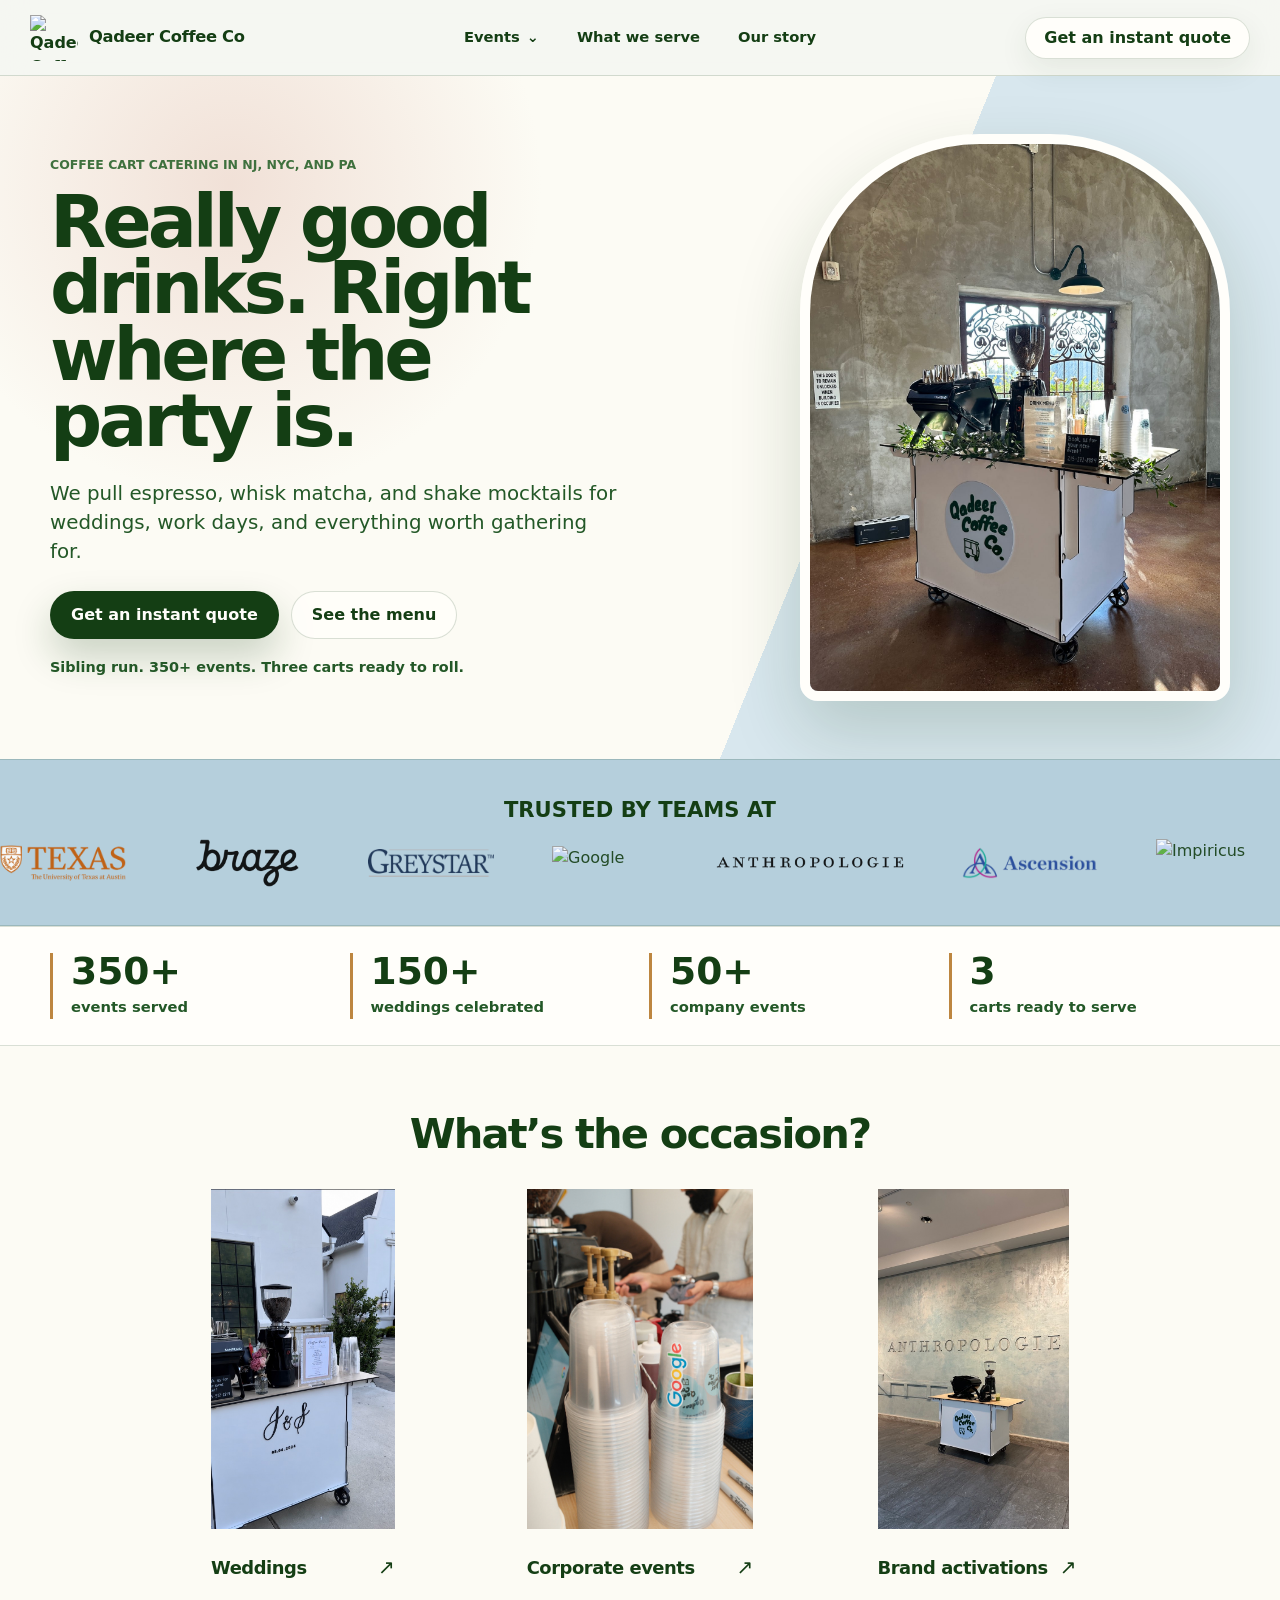
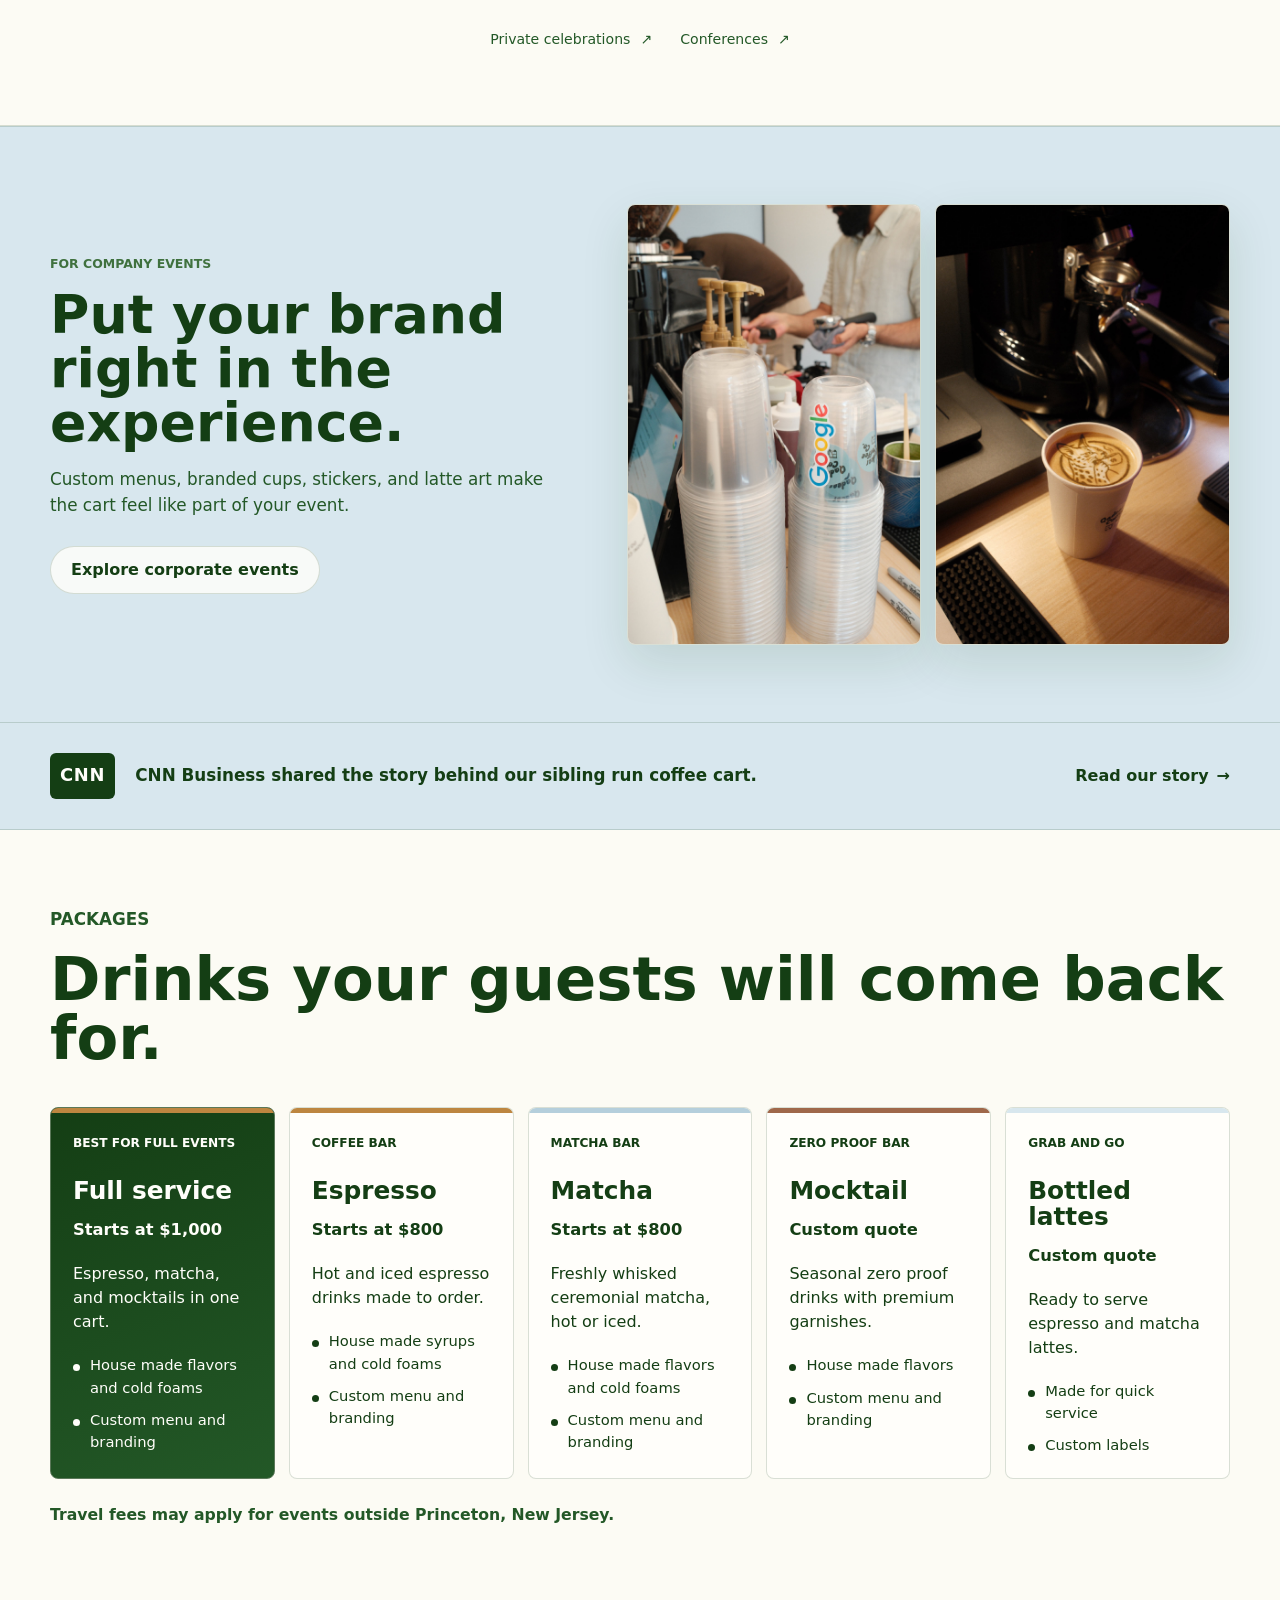
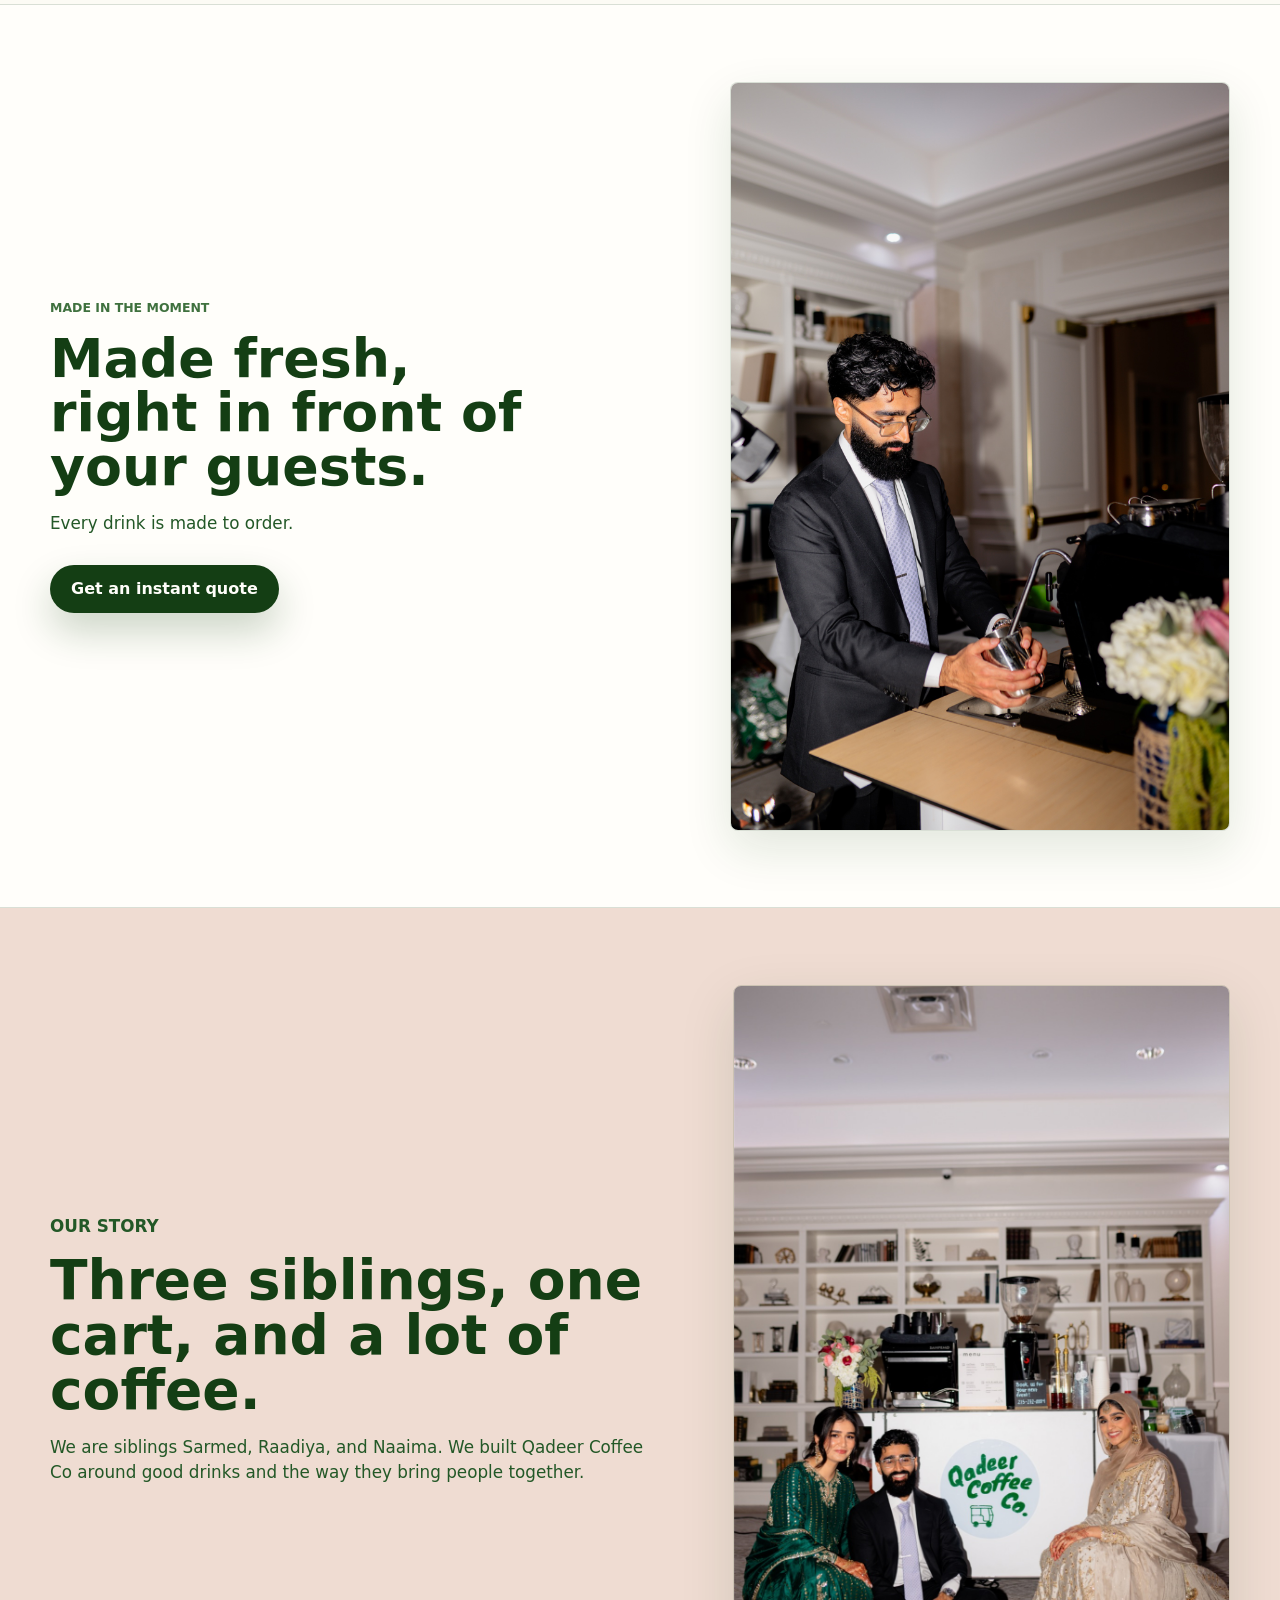
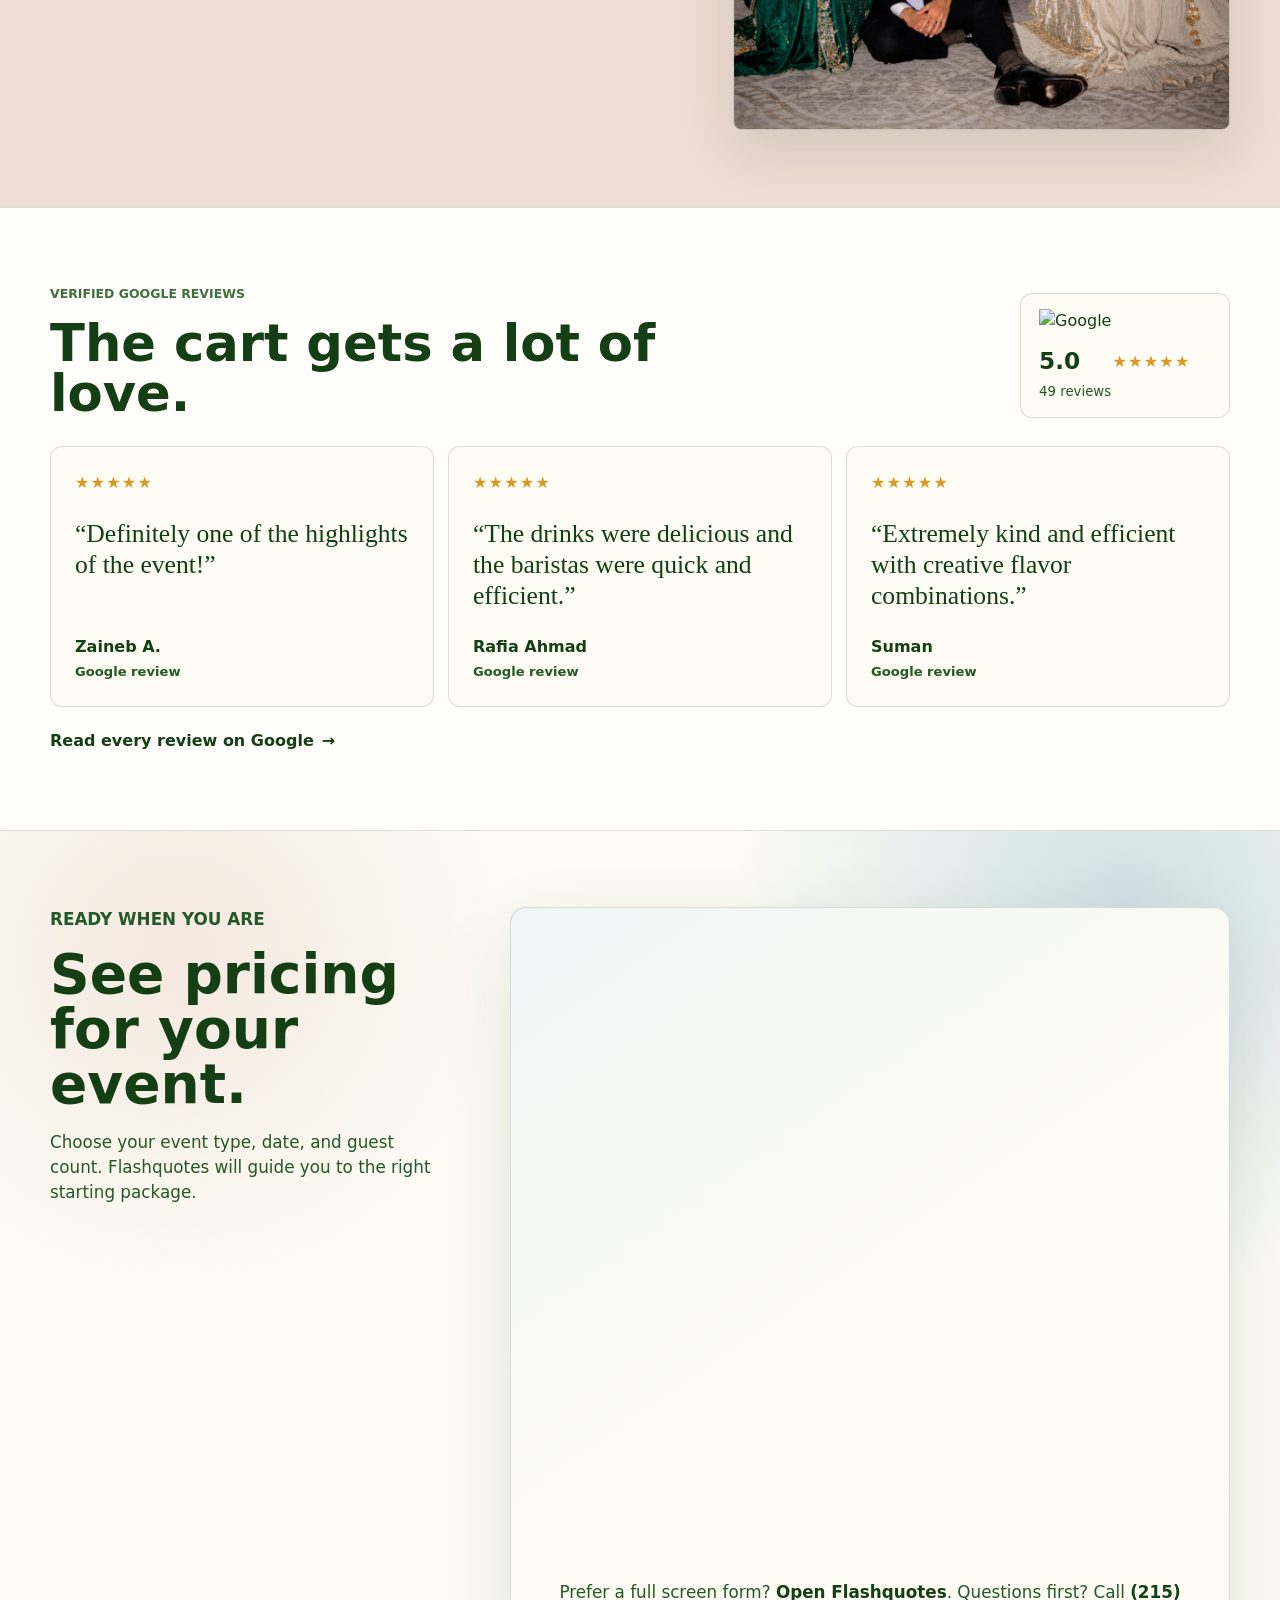
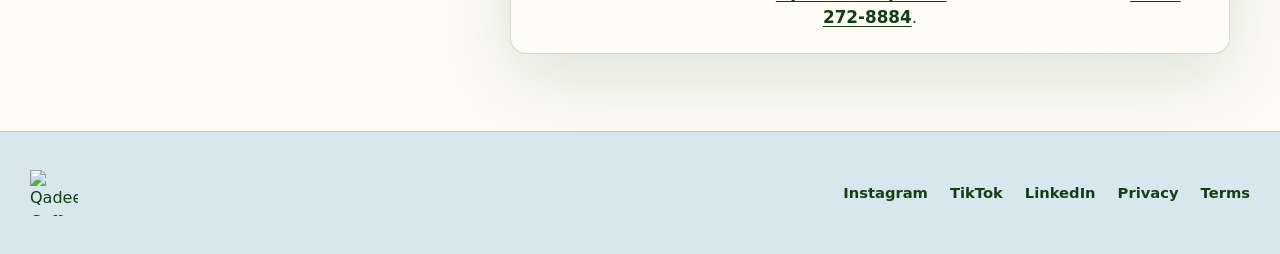
==== commit 77dccbbc: "Simplify homepage event choices for desktop and mobile Publish the approved local test layout: three" ====
--- a/index.html
+++ b/index.html
@@ -142,7 +142,7 @@
         "inLanguage": "en-US"
       }
     </script>
-    <link rel="stylesheet" href="styles.css?v=lead-funnel-20260928">
+    <link rel="stylesheet" href="styles.css?v=event-edit-20260928">
   </head>
   <body>
     <a class="skip-link" href="#main">Skip to content</a>
@@ -239,77 +239,47 @@
         </div>
       </section>
 
-      <section class="corporate-section" id="events" aria-labelledby="events-title">
+      <section class="corporate-section events-section" id="events" aria-labelledby="events-title">
         <div class="section-shell">
-          <div class="section-heading packages-heading events-heading">
-            <p class="eyebrow">Pick your plans</p>
-            <h2 id="events-title">What are we showing up for?</h2>
-            <p>
-              Weddings, work days, and every good reason to gather.
-            </p>
+          <div class="events-heading">
+            <h2 id="events-title">What’s the occasion?</h2>
           </div>
 
           <div class="events-grid">
-            <article class="event-card event-card-wide">
+            <article class="event-card">
               <a class="event-card-link" href="wedding-coffee-catering-nj-nyc-pa.html" aria-label="Explore wedding coffee catering">
-                <img class="event-card-photo" src="assets/wedding-card.jpg" width="649" height="1200" loading="lazy" decoding="async" alt="Qadeer Coffee Co espresso bar serving guests at an elegant wedding venue">
+                <img class="event-card-photo" src="assets/wedding-card.jpg" width="649" height="1200" loading="lazy" decoding="async" alt="Qadeer Coffee Co cart with a personalized wedding monogram">
                 <div class="event-card-copy">
-                  <span>Weddings and showers</span>
-                  <h3>Keep the celebration flowing.</h3>
-                  <p>Fresh drinks and an easygoing team your guests will love.</p>
-                  <b>Explore weddings</b>
+                  <h3>Weddings</h3>
+                  <span class="event-link-arrow" aria-hidden="true">↗</span>
                 </div>
               </a>
             </article>
 
             <article class="event-card">
               <a class="event-card-link" href="corporate-coffee-catering-nyc-nj-pa.html" aria-label="Explore corporate coffee catering">
-                <img class="event-card-photo" src="assets/googlecup.jpg" width="1271" height="1052" loading="lazy" decoding="async" alt="Qadeer Coffee Co branded drinks for a corporate event">
+                <img class="event-card-photo" src="assets/google-event-service.jpg" width="1280" height="1920" loading="lazy" decoding="async" alt="Qadeer Coffee Co barista preparing drinks beside Google branded cups">
                 <div class="event-card-copy">
-                  <span>Company events</span>
-                  <h3>Give the team a better coffee break.</h3>
-                  <p>For office days, launches, and client events.</p>
-                  <b>Explore company events</b>
+                  <h3>Corporate events</h3>
+                  <span class="event-link-arrow" aria-hidden="true">↗</span>
                 </div>
               </a>
             </article>
 
             <article class="event-card">
               <a class="event-card-link" href="corporate-coffee-catering-nyc-nj-pa.html#brand-activations" aria-label="Explore brand activation coffee carts">
-                <img class="event-card-photo" src="assets/anthro-card.jpg" width="675" height="1200" loading="lazy" decoding="async" alt="Qadeer Coffee Co drinks served at an Anthropologie brand activation">
+                <img class="event-card-photo" src="assets/anthro-card.jpg" width="675" height="1200" loading="lazy" decoding="async" alt="Qadeer Coffee Co cart set up inside Anthropologie">
                 <div class="event-card-copy">
-                  <span>Brand activations</span>
-                  <h3>Make the cart part of the campaign.</h3>
-                  <p>Custom menus, cups, stickers, and printed latte art.</p>
-                  <b>Explore activations</b>
+                  <h3>Brand activations</h3>
+                  <span class="event-link-arrow" aria-hidden="true">↗</span>
                 </div>
               </a>
             </article>
-
-            <article class="event-card">
-              <a class="event-card-link" href="conference-coffee-catering-trade-shows.html" aria-label="Explore conference coffee catering">
-                <img class="event-card-photo" src="assets/corporate-event-bar.jpg" width="1280" height="1920" loading="lazy" decoding="async" alt="Qadeer Coffee Co service bar ready for a large event">
-                <div class="event-card-copy">
-                  <span>Conferences and trade shows</span>
-                  <h3>Fast service without forgettable coffee.</h3>
-                  <p>Built for busy rooms and steady lines.</p>
-                  <b>Explore conferences</b>
-                </div>
-              </a>
-            </article>
-
-            <article class="event-card" id="private-events">
-              <a class="event-card-link" href="coffee-catering-services.html" aria-label="Explore private event coffee catering">
-                <img class="event-card-photo" src="assets/private-parties-card.jpg" width="800" height="1200" loading="lazy" decoding="async" alt="Qadeer Coffee Co drinks served at a private party">
-                <div class="event-card-copy">
-                  <span>Private celebrations</span>
-                  <h3>Bring the cafe to your favorite people.</h3>
-                  <p>Birthdays, showers, dinners, and everything in between.</p>
-                  <b>Explore private events</b>
-                </div>
-              </a>
-            </article>
-          </div>
+          </div>
+          <nav class="events-more" id="private-events" aria-label="More occasions">
+            <a href="coffee-catering-services.html">Private celebrations <span aria-hidden="true">↗</span></a>
+            <a href="conference-coffee-catering-trade-shows.html">Conferences <span aria-hidden="true">↗</span></a>
+          </nav>
         </div>
       </section>
 
--- a/styles.css
+++ b/styles.css
@@ -675,13 +675,25 @@
   margin-bottom: 38px;
 }
 
+.events-section {
+  padding-block: 64px;
+}
+
+.events-section .section-shell {
+  max-width: 960px;
+}
+
 .events-heading {
-  margin-bottom: 34px;
-}
-
-.events-heading p:not(.eyebrow) {
-  max-width: 1000px;
-  margin-top: 18px;
+  margin-bottom: 32px;
+  text-align: center;
+}
+
+.events-heading h2 {
+  margin: 0;
+  font-size: clamp(1.8rem, 3.5vw, 2.6rem);
+  font-weight: 650;
+  letter-spacing: -0.045em;
+  line-height: 1.15;
 }
 
 .section-heading.compact {
@@ -706,13 +718,9 @@
 
 .events-grid {
   display: grid;
-  grid-template-columns: repeat(6, minmax(0, 1fr));
-  gap: 16px;
-  align-items: start;
-}
-
-.event-card-photo-placeholder {
-  visibility: hidden;
+  grid-template-columns: repeat(3, minmax(0, 1fr));
+  gap: clamp(20px, 4vw, 56px);
+  align-items: stretch;
 }
 
 .package-card,
@@ -780,91 +788,76 @@
 }
 
 .event-card {
-  grid-column: span 2;
-  overflow: hidden;
-  border: 1px solid var(--line);
-  border-radius: 12px;
-  background: var(--paper);
-  box-shadow: 0 16px 42px rgba(20, 62, 20, 0.07);
-}
-
-.event-card-wide {
-  grid-column: span 4;
+  min-width: 0;
 }
 
 .event-card-link {
-  display: block;
+  display: grid;
+  gap: 16px;
+  width: fit-content;
+  max-width: 100%;
+  margin-inline: auto;
   color: inherit;
 }
 
-.event-card-link:focus-visible {
+.event-card-link:focus-visible,
+.events-more a:focus-visible {
   outline: 3px solid var(--honey);
   outline-offset: 6px;
   border-radius: 6px;
 }
 
 .event-card:hover .event-card-link h3,
-.event-card:focus-within .event-card-link h3 {
+.event-card:focus-within .event-card-link h3,
+.events-more a:hover {
   color: var(--green-3);
 }
 
 .event-card-photo {
   display: block;
-  width: 100%;
-  height: 340px;
-  padding: 10px;
+  width: auto;
+  height: clamp(260px, 28vw, 340px);
   margin: 0;
   object-fit: contain;
-  background: var(--cream);
-}
-
-.event-card-wide .event-card-link {
-  display: grid;
-  grid-template-columns: minmax(0, 1.2fr) minmax(250px, 0.8fr);
-  align-items: stretch;
-}
-
-.event-card-wide .event-card-photo {
-  height: 440px;
-  align-self: center;
 }
 
 .event-card-copy {
-  padding: 24px;
-}
-
-.event-card-copy span {
-  display: block;
-  margin: 0 0 14px;
-  color: var(--green-3);
-  font-size: 0.74rem;
-  font-weight: 880;
-  text-transform: uppercase;
+  display: flex;
+  align-items: center;
+  justify-content: space-between;
+  gap: 12px;
+  min-height: 44px;
 }
 
 .event-card-copy h3 {
-  min-height: 0;
-  margin: 0 0 12px;
-  font-size: clamp(1.35rem, 2vw, 2rem);
-  line-height: 1.05;
-}
-
-.event-card-copy p {
   margin: 0;
-  color: var(--green-2);
-  line-height: 1.45;
-}
-
-.event-card-copy b {
+  font-size: clamp(1rem, 1.4vw, 1.2rem);
+  font-weight: 600;
+  letter-spacing: -0.025em;
+  line-height: 1.3;
+}
+
+.event-link-arrow {
+  flex: 0 0 auto;
+  font-size: 1.25rem;
+  font-weight: 400;
+}
+
+.events-more {
+  display: flex;
+  flex-wrap: wrap;
+  justify-content: center;
+  column-gap: 28px;
+  margin-top: 28px;
+}
+
+.events-more a {
   display: inline-flex;
   align-items: center;
-  gap: 7px;
-  margin-top: 20px;
-  font-size: 0.92rem;
-}
-
-.event-card-copy b::after {
-  content: "→";
+  gap: 10px;
+  min-height: 44px;
+  color: var(--green-2);
+  font-size: 0.88rem;
 }
 
 .package-card::before {
@@ -1660,19 +1653,6 @@
     bottom: 20px;
   }
 
-  .events-grid {
-    grid-template-columns: repeat(2, minmax(0, 1fr));
-  }
-
-  .event-card,
-  .event-card-wide {
-    grid-column: span 1;
-  }
-
-  .event-card-wide .event-card-link {
-    display: block;
-  }
-
   .corporate-copy {
     max-width: 100%;
   }
@@ -1837,14 +1817,39 @@
 
   .events-grid {
     grid-template-columns: 1fr;
-  }
-
-  .event-card-copy {
-    padding: 22px;
+    gap: 18px;
+  }
+
+  .events-section {
+    padding-block: 42px;
+  }
+
+  .events-heading {
+    margin-bottom: 22px;
+    text-align: left;
+  }
+
+  .event-card-link {
+    grid-template-columns: 96px minmax(0, 1fr);
+    align-items: center;
+    gap: 24px;
+    width: 100%;
+    max-width: none;
+  }
+
+  .event-card-photo {
+    width: 96px;
+    height: 132px;
   }
 
   .event-card-copy h3 {
-    font-size: 1.55rem;
+    font-size: 1.1rem;
+  }
+
+  .events-more {
+    justify-content: flex-start;
+    column-gap: 24px;
+    margin-top: 20px;
   }
 
   .service-card {
@@ -2400,11 +2405,6 @@
     scroll-snap-align: start;
   }
 
-  .event-card-photo,
-  .event-card-wide .event-card-photo {
-    height: 320px;
-  }
-
   .photo-gallery .photo-card img {
     height: auto;
     max-height: 520px;
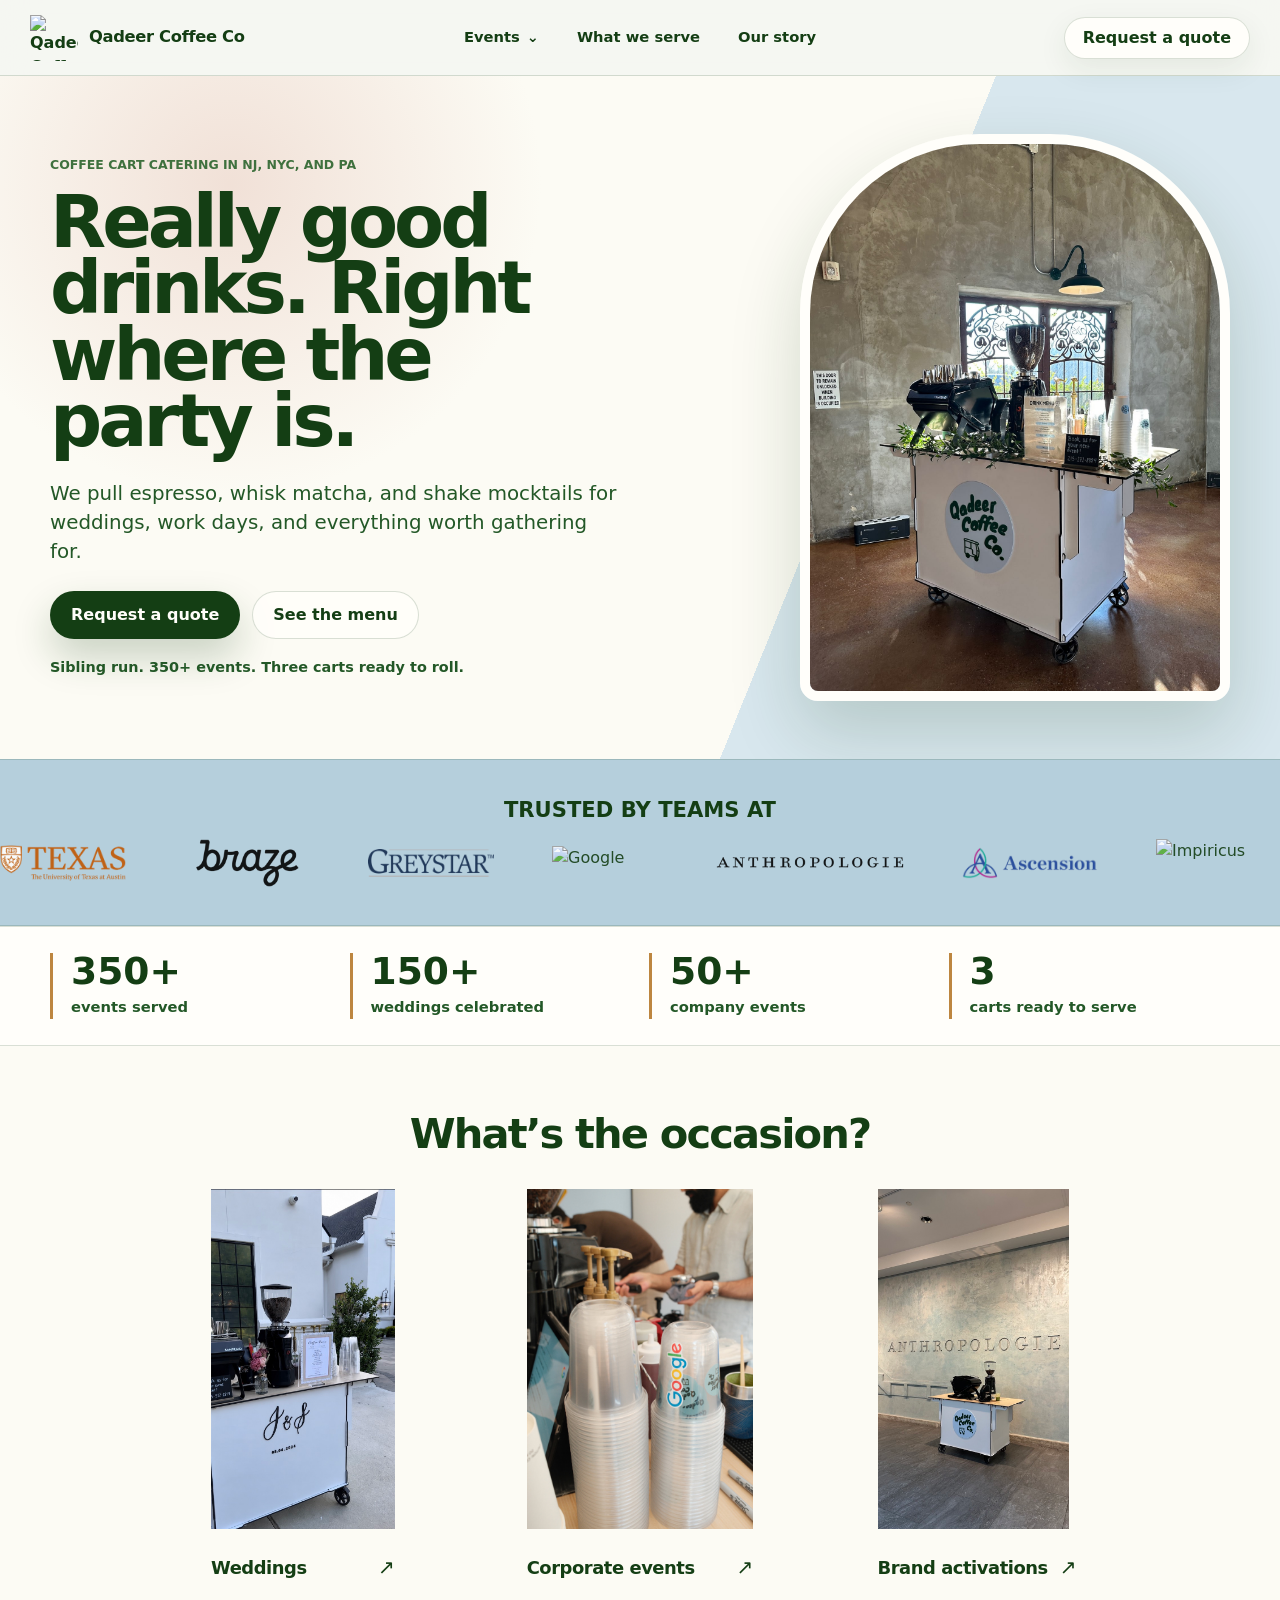
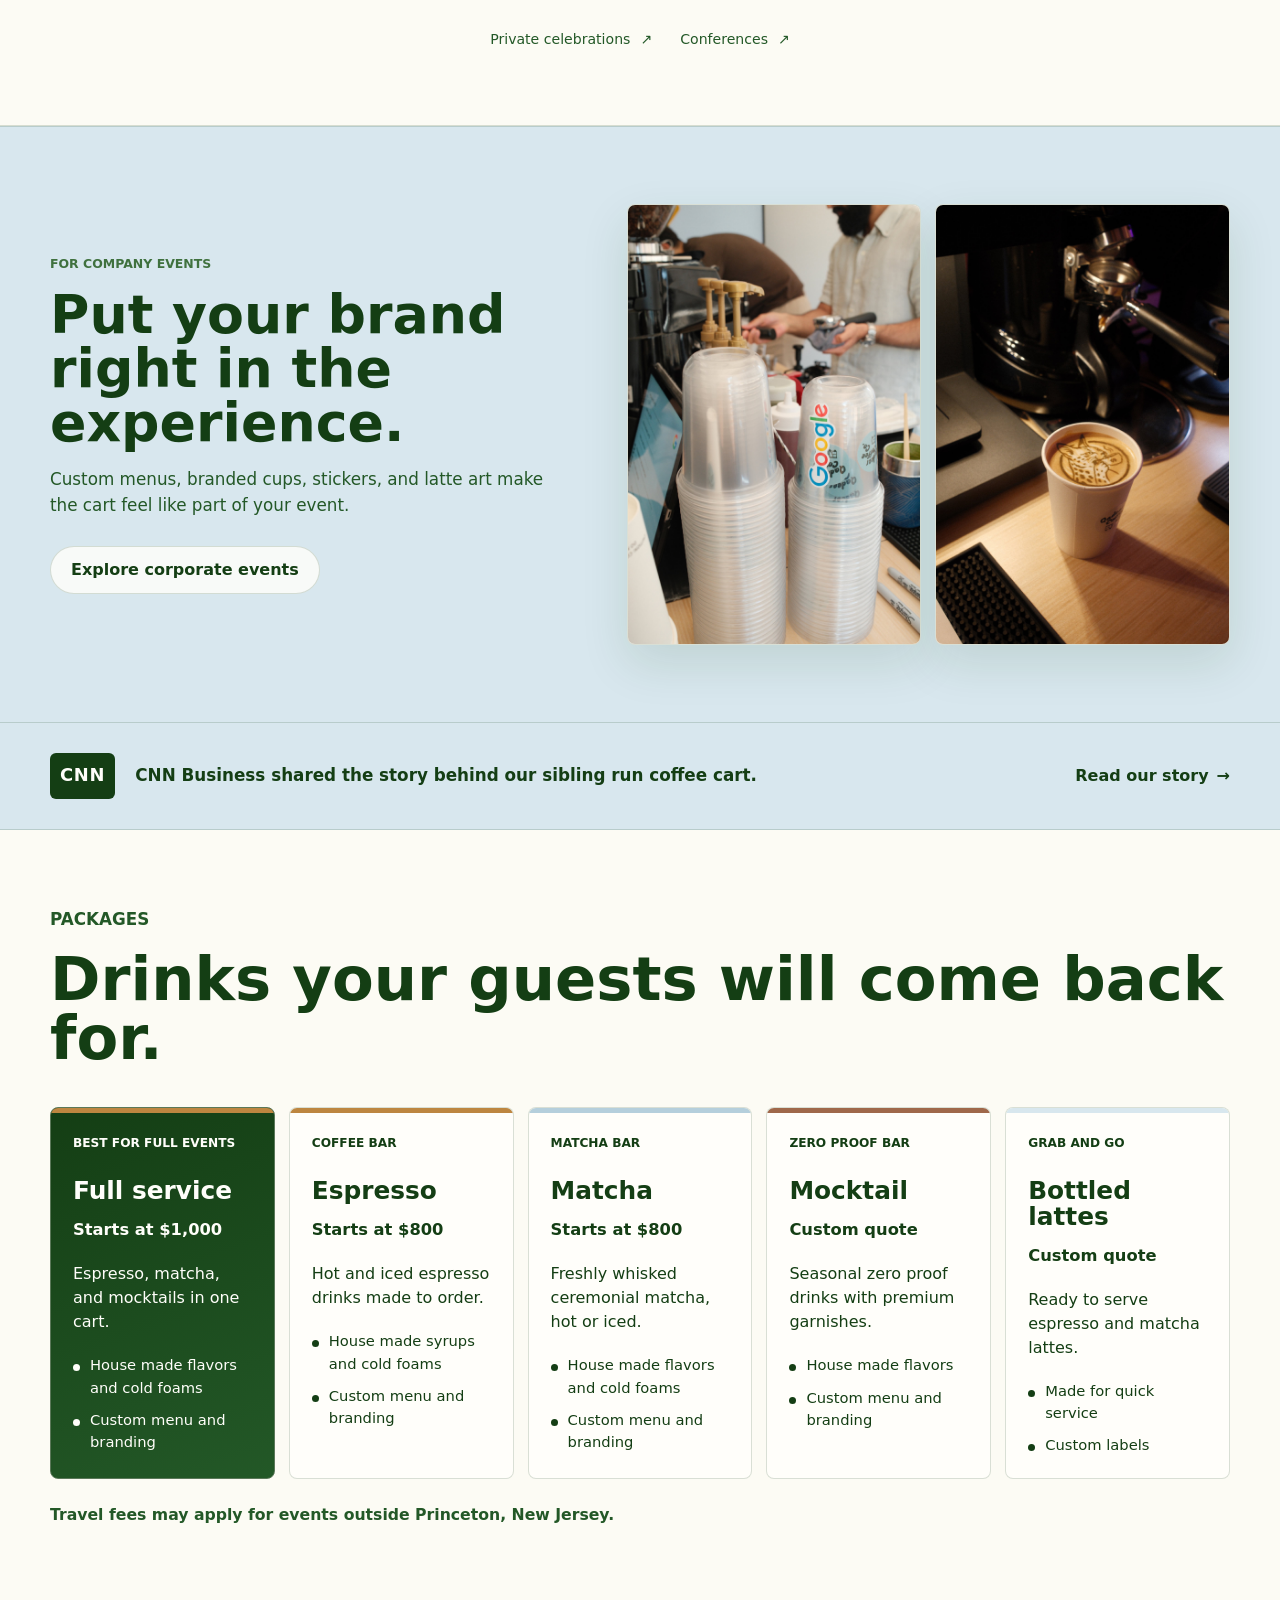
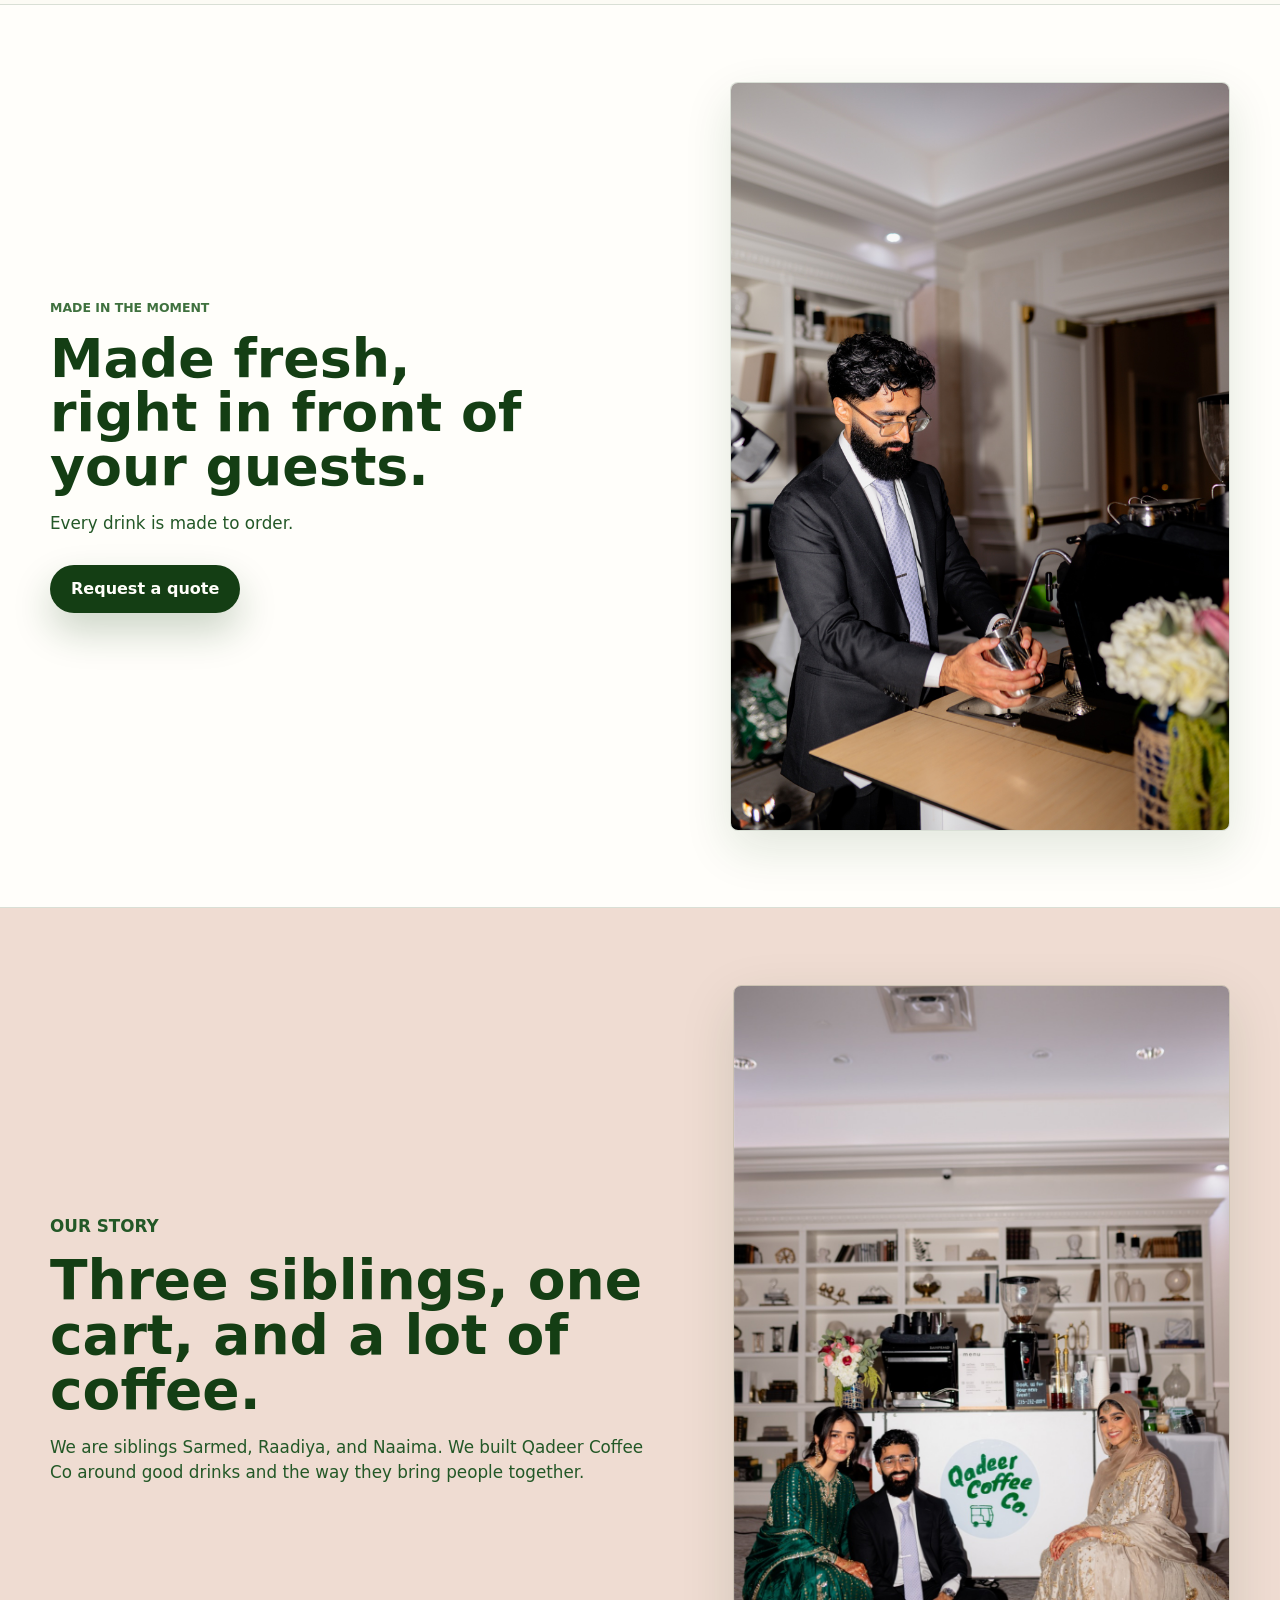
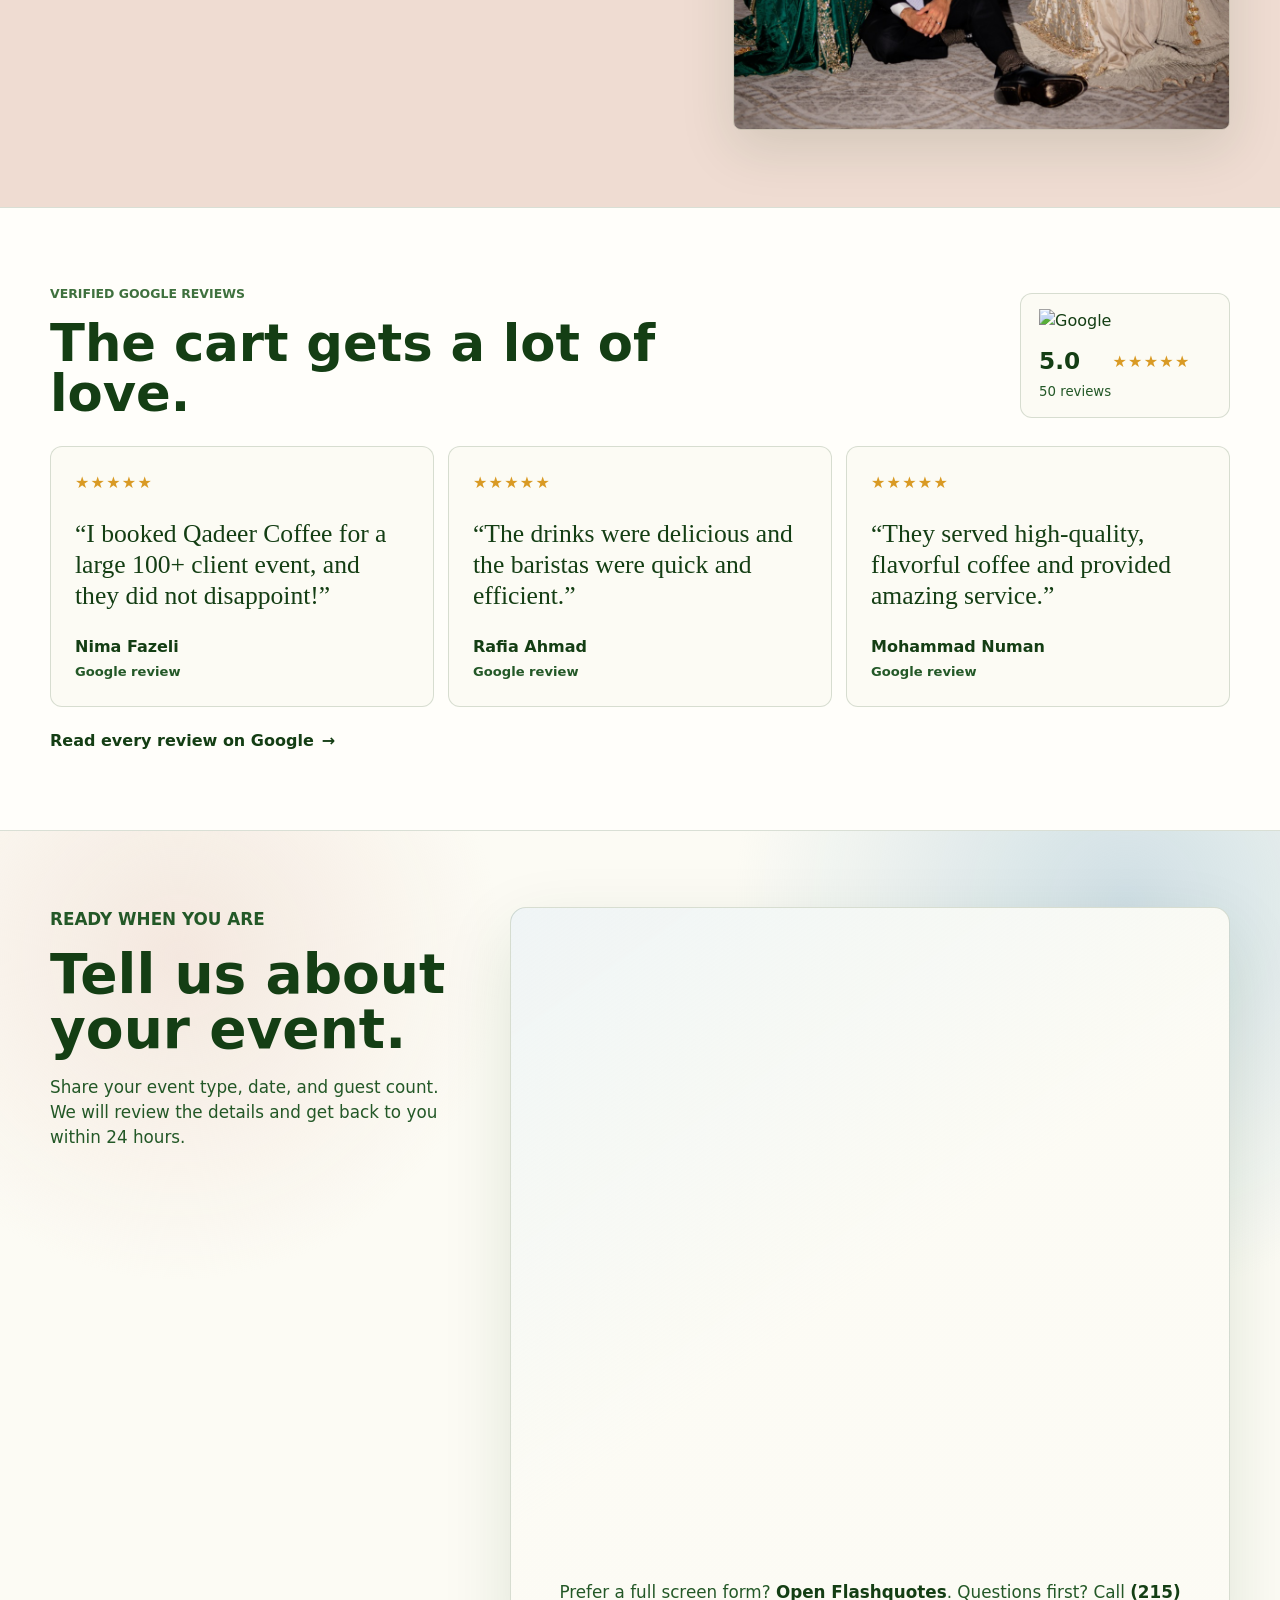
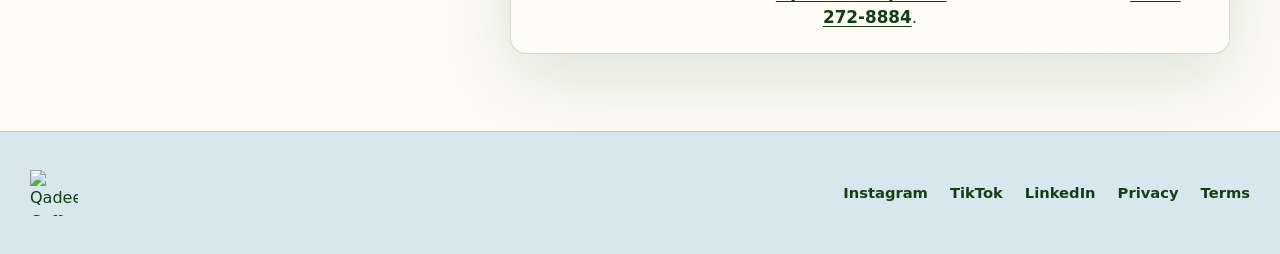
==== commit eb2da98d: "Clarify quote request flow and update reviews" ====
--- a/index.html
+++ b/index.html
@@ -32,7 +32,7 @@
         gtag("config", "AW-18470423573");
       }
     </script>
-    <script src="analytics-events.js?v=lead-funnel-20260928" defer></script>
+    <script src="analytics-events.js?v=flashquotes-conversion-20261001" defer></script>
     <script type="application/ld+json">
       {
         "@context": "https://schema.org",
@@ -176,7 +176,7 @@
           <a href="#story">Our story</a>
         </nav>
 
-        <a class="header-cta" href="#contact" data-lead-cta>Get an instant quote</a>
+        <a class="header-cta" href="#contact" data-lead-cta>Request a quote</a>
       </div>
     </header>
 
@@ -190,7 +190,7 @@
               We pull espresso, whisk matcha, and shake mocktails for weddings, work days, and everything worth gathering for.
             </p>
             <div class="hero-actions">
-              <a class="button button-primary" href="#contact" data-lead-cta>Get an instant quote</a>
+              <a class="button button-primary" href="#contact" data-lead-cta>Request a quote</a>
               <a class="button button-secondary" href="#packages">See the menu</a>
             </div>
             <p class="hero-trust-note">Sibling run. 350+ events. Three carts ready to roll.</p>
@@ -385,7 +385,7 @@
             <p class="eyebrow">Made in the moment</p>
             <h2 id="home-service-title">Made fresh, right in front of your guests.</h2>
             <p>Every drink is made to order.</p>
-            <a class="button button-primary" href="#contact" data-lead-cta>Get an instant quote</a>
+            <a class="button button-primary" href="#contact" data-lead-cta>Request a quote</a>
           </div>
           <div class="photo-story-media">
             <figure class="photo-card">
@@ -416,18 +416,18 @@
               <p class="eyebrow">Verified Google reviews</p>
               <h2 id="reviews-title">The cart gets a lot of love.</h2>
             </div>
-            <a class="google-rating" href="https://www.google.com/maps?cid=6338179813007511224" target="_blank" rel="noreferrer" aria-label="Read all 49 Google reviews for Qadeer Coffee Co">
+            <a class="google-rating" href="https://www.google.com/maps?cid=6338179813007511224" target="_blank" rel="noreferrer" aria-label="Read all 50 Google reviews for Qadeer Coffee Co">
               <img src="assets/logo-google.svg" width="106" height="35" alt="Google">
               <strong>5.0</strong>
               <span aria-hidden="true">★★★★★</span>
-              <small>49 reviews</small>
+              <small>50 reviews</small>
             </a>
           </div>
           <div class="google-review-grid">
             <article class="google-review-card">
               <div class="review-stars" aria-label="5 out of 5 stars">★★★★★</div>
-              <blockquote>“Definitely one of the highlights of the event!”</blockquote>
-              <p>Zaineb A. <span>Google review</span></p>
+              <blockquote>“I booked Qadeer Coffee for a large 100+ client event, and they did not disappoint!”</blockquote>
+              <p>Nima Fazeli <span>Google review</span></p>
             </article>
             <article class="google-review-card">
               <div class="review-stars" aria-label="5 out of 5 stars">★★★★★</div>
@@ -436,8 +436,8 @@
             </article>
             <article class="google-review-card">
               <div class="review-stars" aria-label="5 out of 5 stars">★★★★★</div>
-              <blockquote>“Extremely kind and efficient with creative flavor combinations.”</blockquote>
-              <p>Suman <span>Google review</span></p>
+              <blockquote>“They served high-quality, flavorful coffee and provided amazing service.”</blockquote>
+              <p>Mohammad Numan <span>Google review</span></p>
             </article>
           </div>
           <a class="text-link reviews-link" href="https://www.google.com/maps?cid=6338179813007511224" target="_blank" rel="noreferrer">Read every review on Google</a>
@@ -448,8 +448,8 @@
         <div class="section-shell contact-layout">
           <div class="contact-heading">
             <p class="eyebrow">Ready when you are</p>
-            <h2 id="contact-title">See pricing for your event.</h2>
-            <p>Choose your event type, date, and guest count. Flashquotes will guide you to the right starting package.</p>
+            <h2 id="contact-title">Tell us about your event.</h2>
+            <p>Share your event type, date, and guest count. We will review the details and get back to you within 24 hours.</p>
           </div>
           <div class="booking-panel flashquotes-panel" data-flashquotes-embed data-quote-type="general">
             <iframe class="flashquotes-frame" src="https://app.flashquotes.com/forms/public/quote/cmu6d1dsc000eid04pc006hyj" title="Event quote form" loading="eager"></iframe>
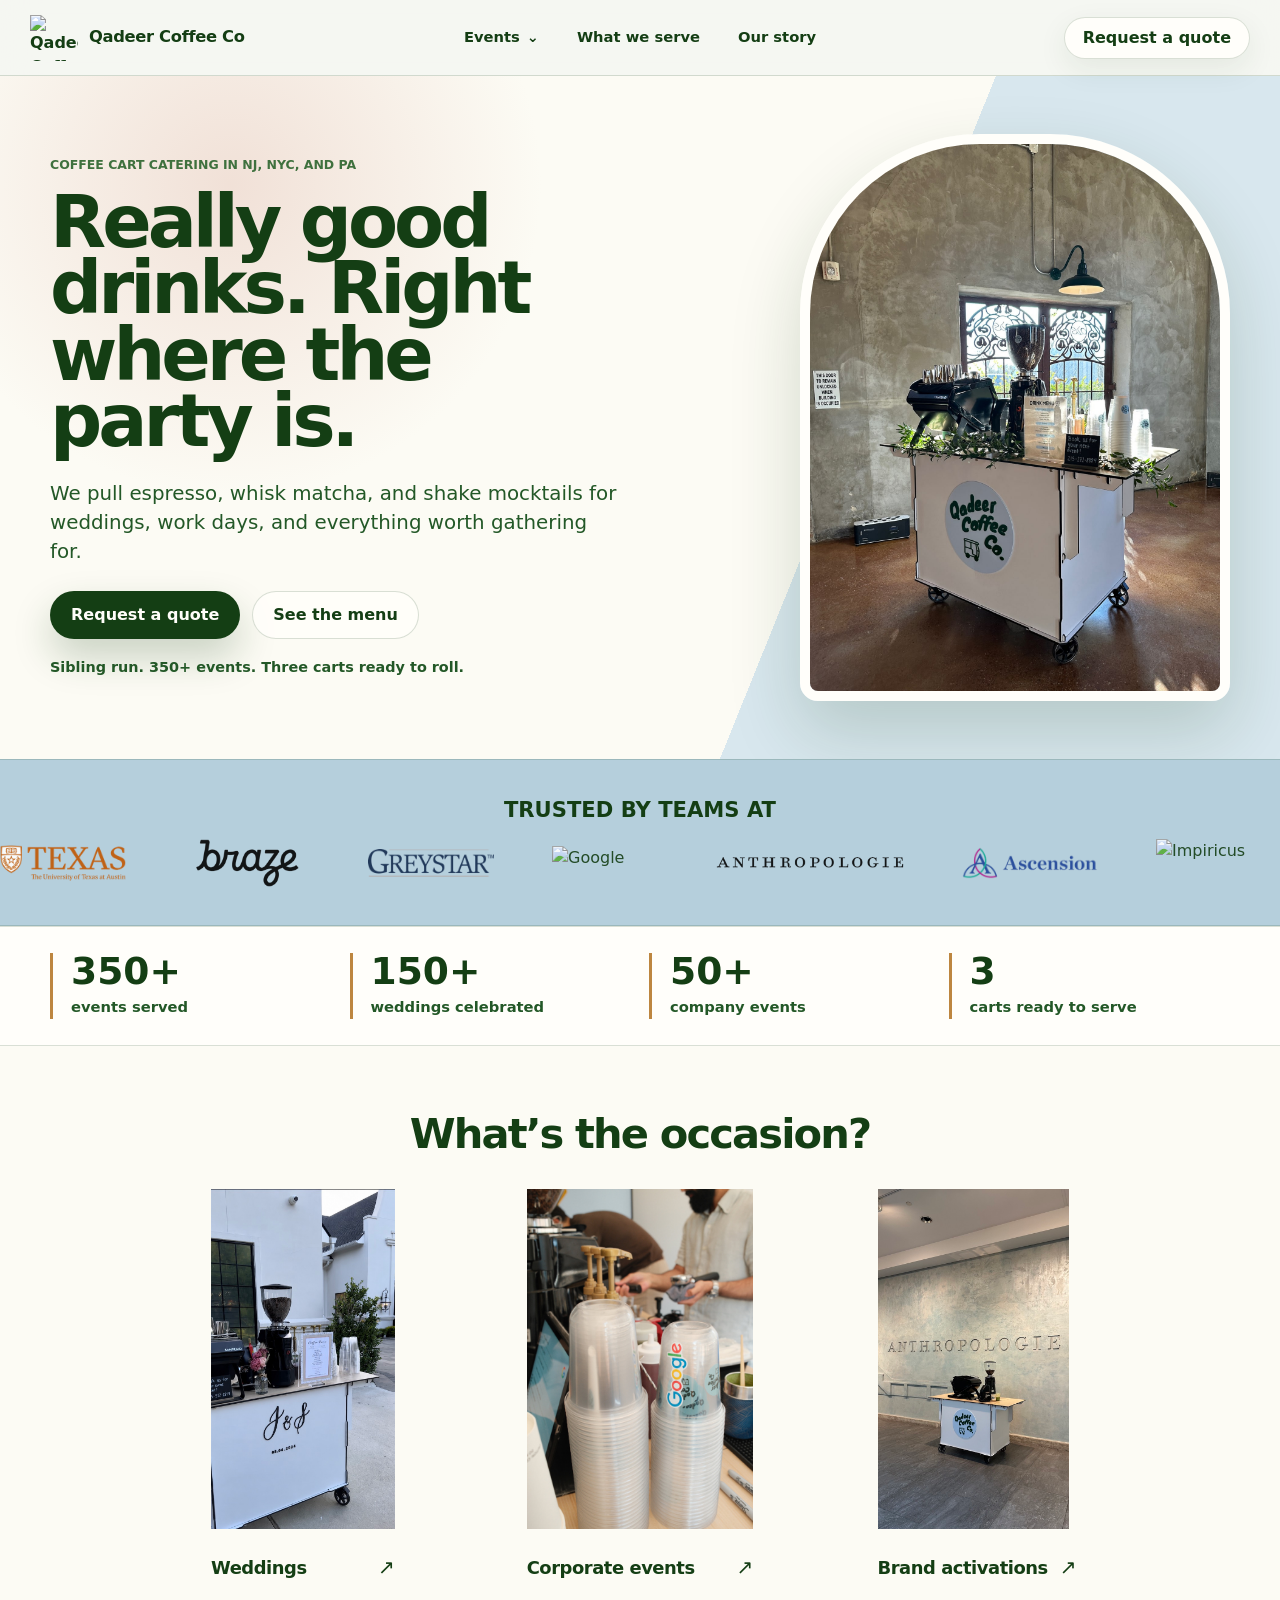
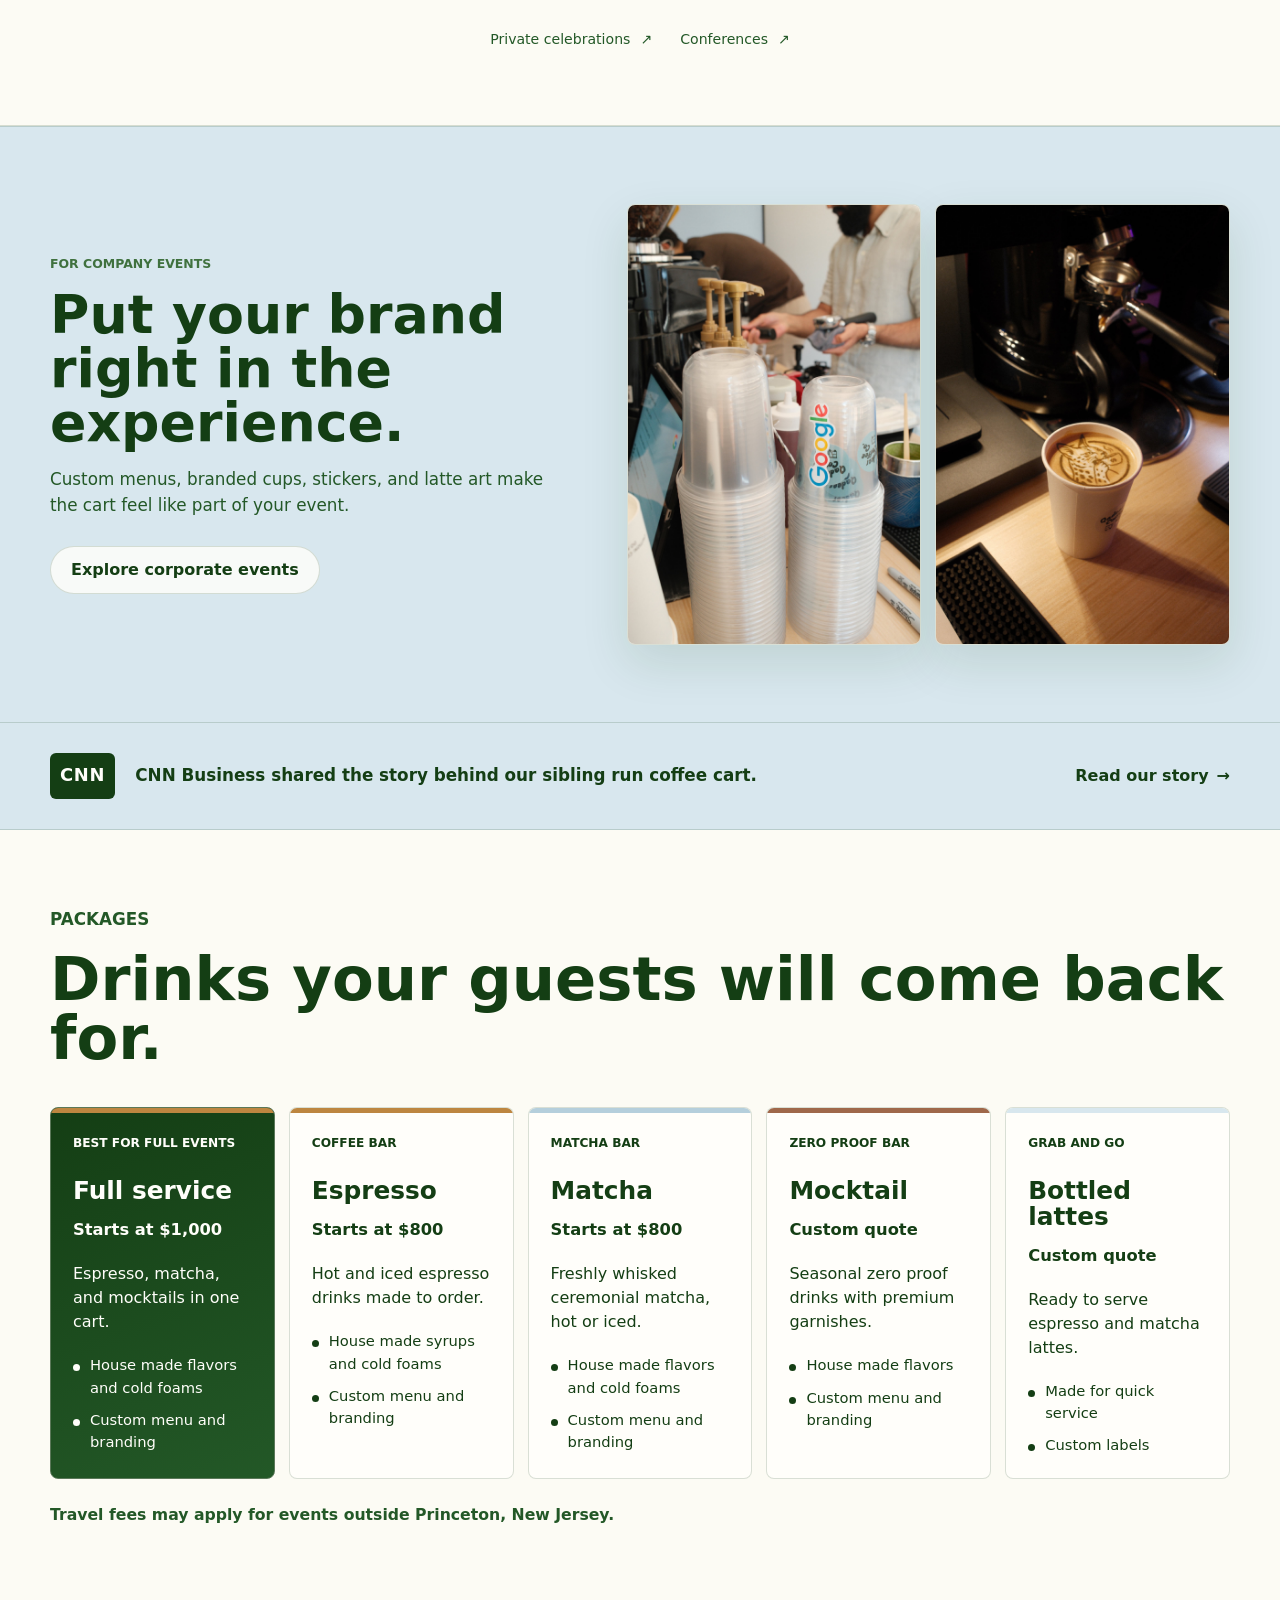
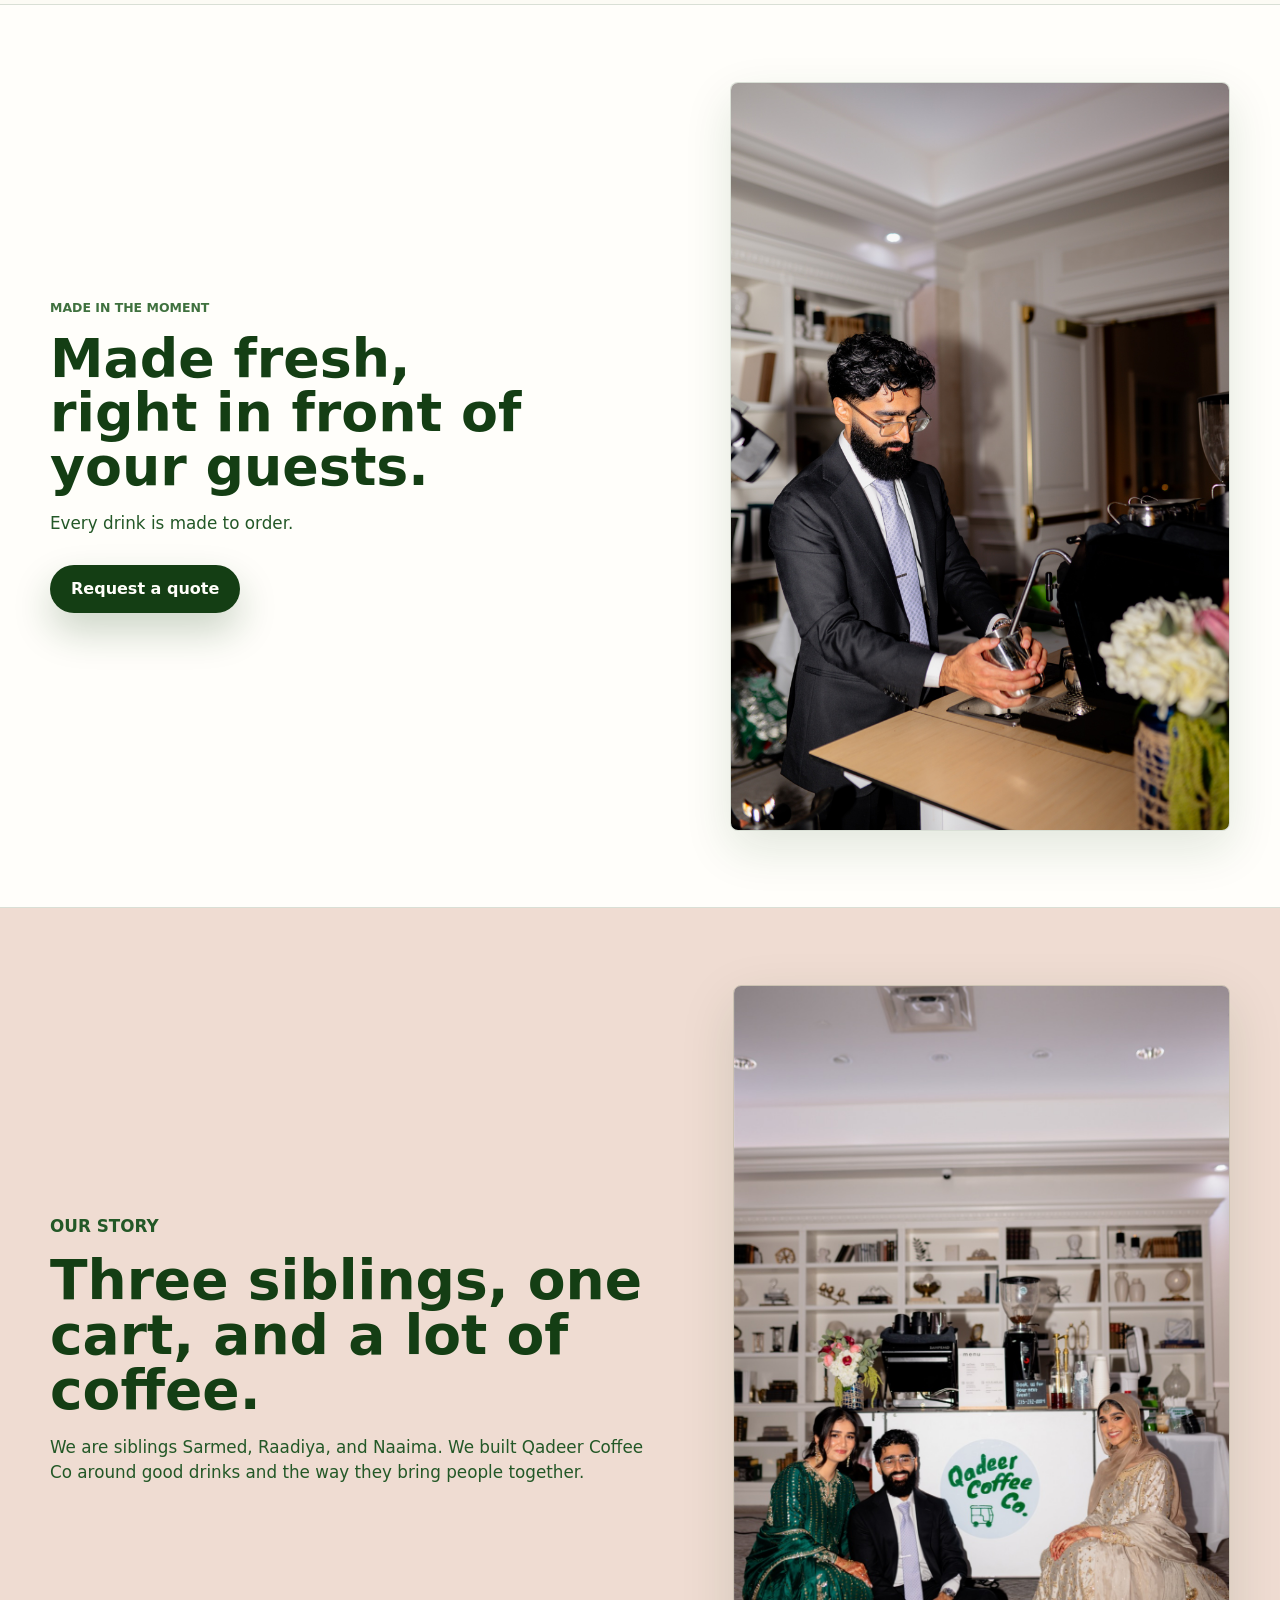
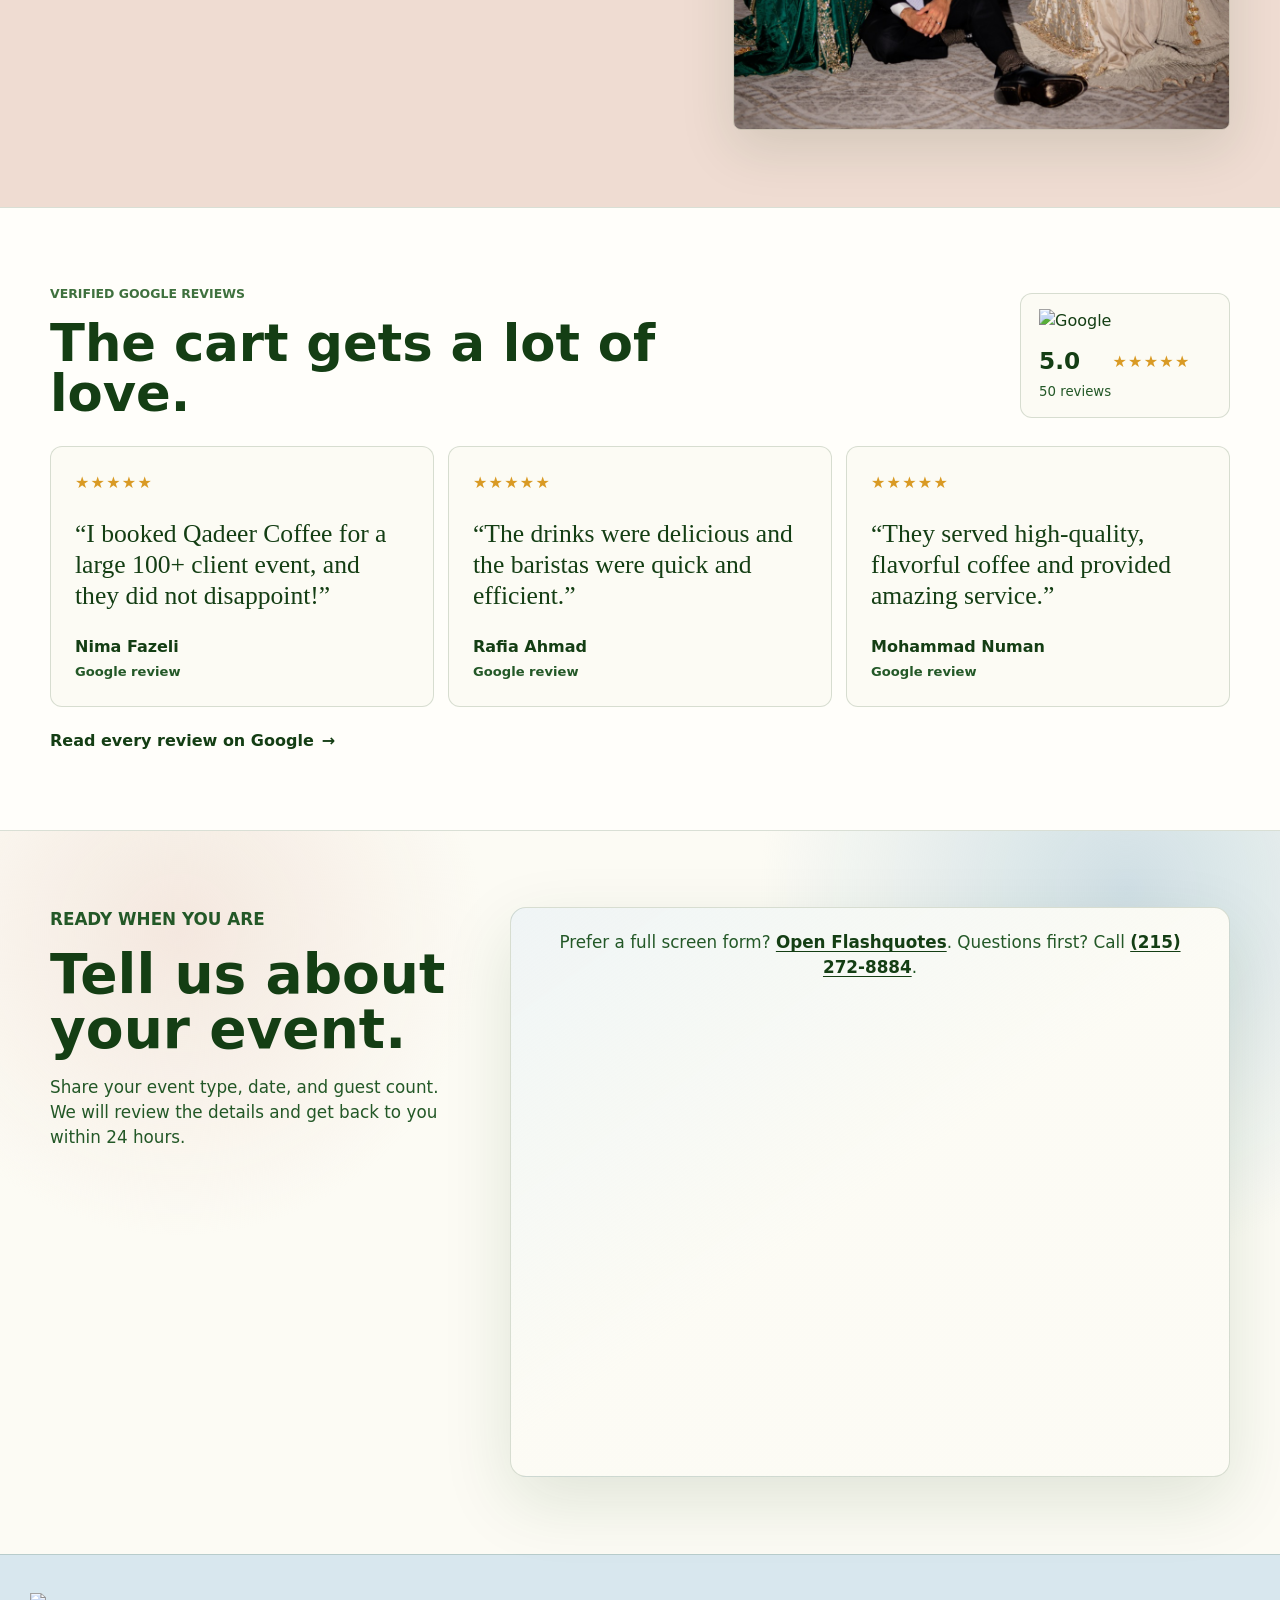
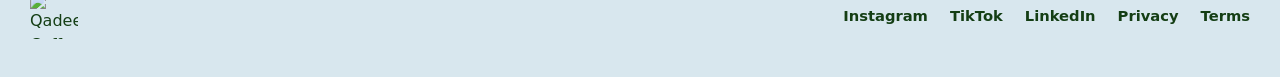
==== commit 256c5020: "Use official Flashquotes embed" ====
--- a/index.html
+++ b/index.html
@@ -452,7 +452,7 @@
             <p>Share your event type, date, and guest count. We will review the details and get back to you within 24 hours.</p>
           </div>
           <div class="booking-panel flashquotes-panel" data-flashquotes-embed data-quote-type="general">
-            <iframe class="flashquotes-frame" src="https://app.flashquotes.com/forms/public/quote/cmu6d1dsc000eid04pc006hyj" title="Event quote form" loading="eager"></iframe>
+            <script form-id="cmu6d1dsc000eid04pc006hyj" src="https://app.flashquotes.com/embed.js"></script>
             <noscript><a class="button button-primary" href="https://app.flashquotes.com/f/qhn9mn" data-lead-cta>Open the quote form</a></noscript>
             <p class="flashquotes-fallback">Prefer a full screen form? <a href="https://app.flashquotes.com/f/qhn9mn" data-lead-cta>Open Flashquotes</a>. Questions first? Call <a href="tel:+12152728884" data-phone-cta>(215) 272-8884</a>.</p>
           </div>
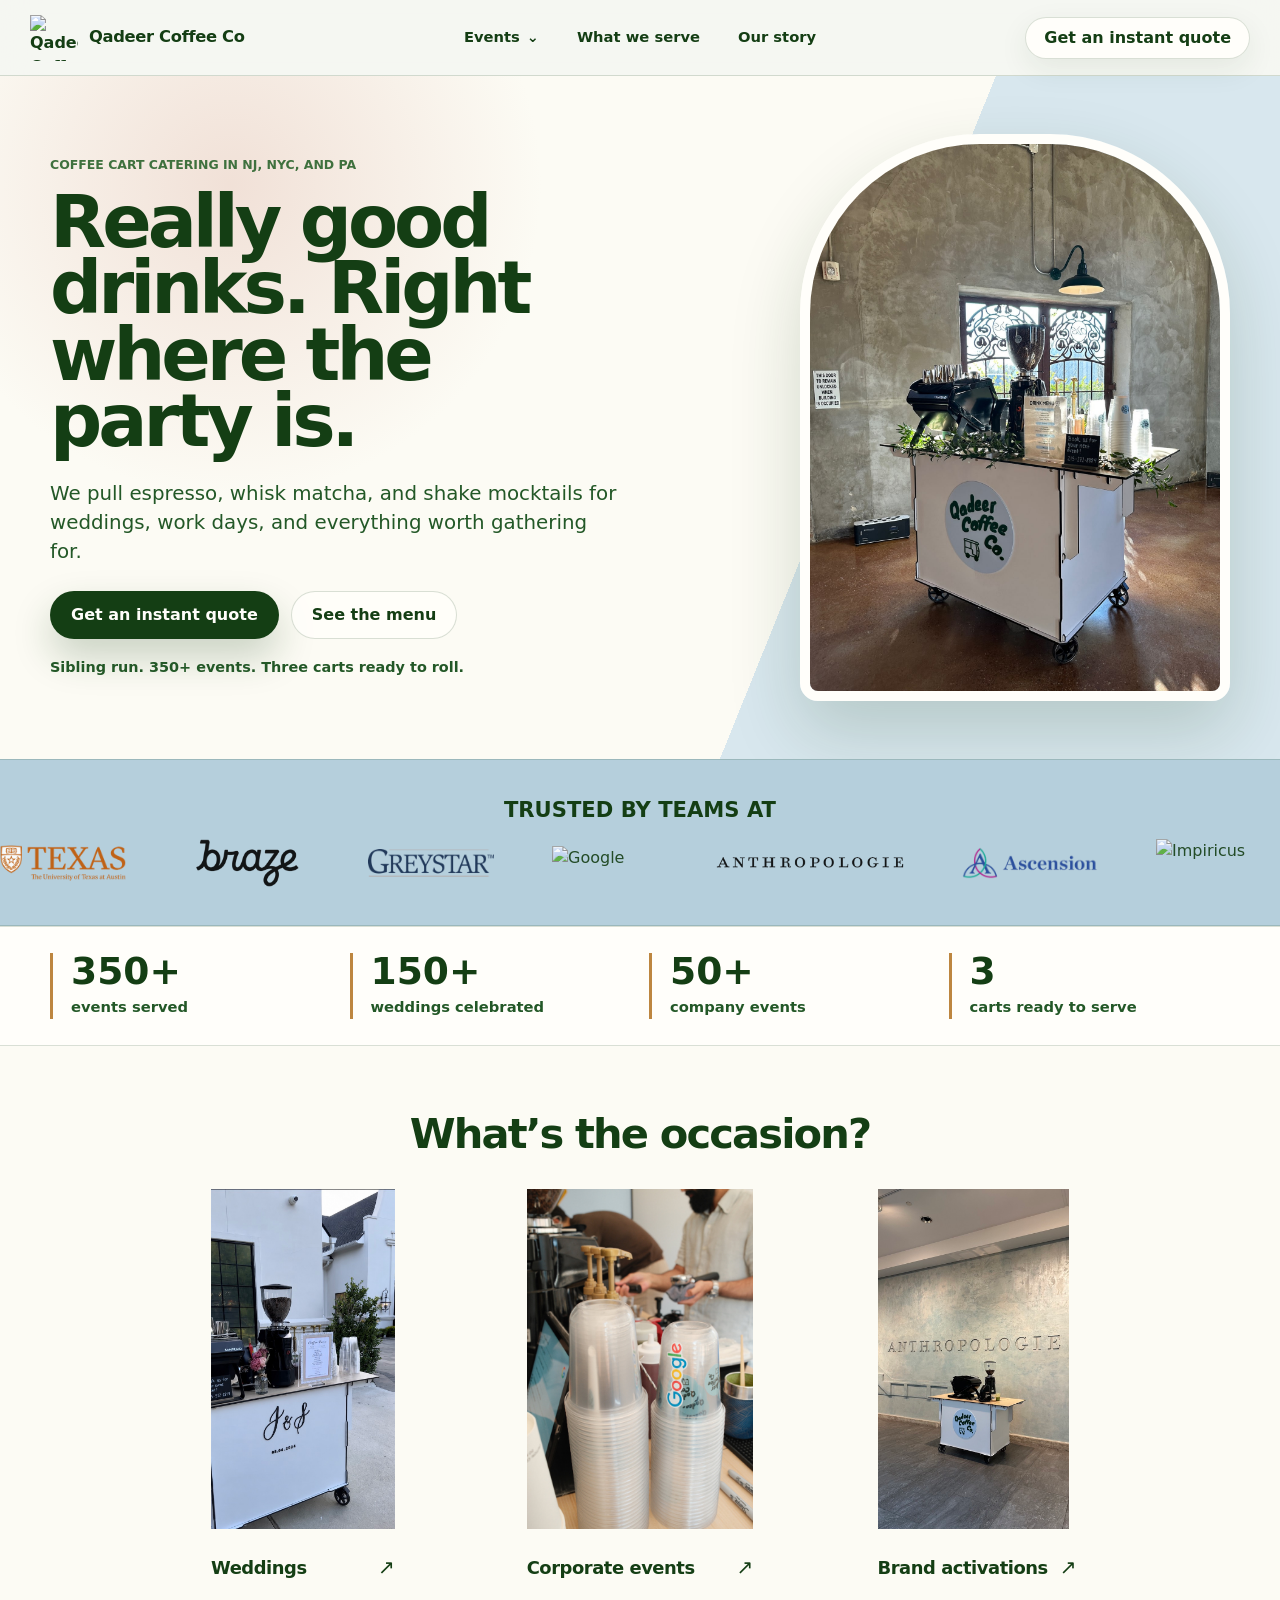
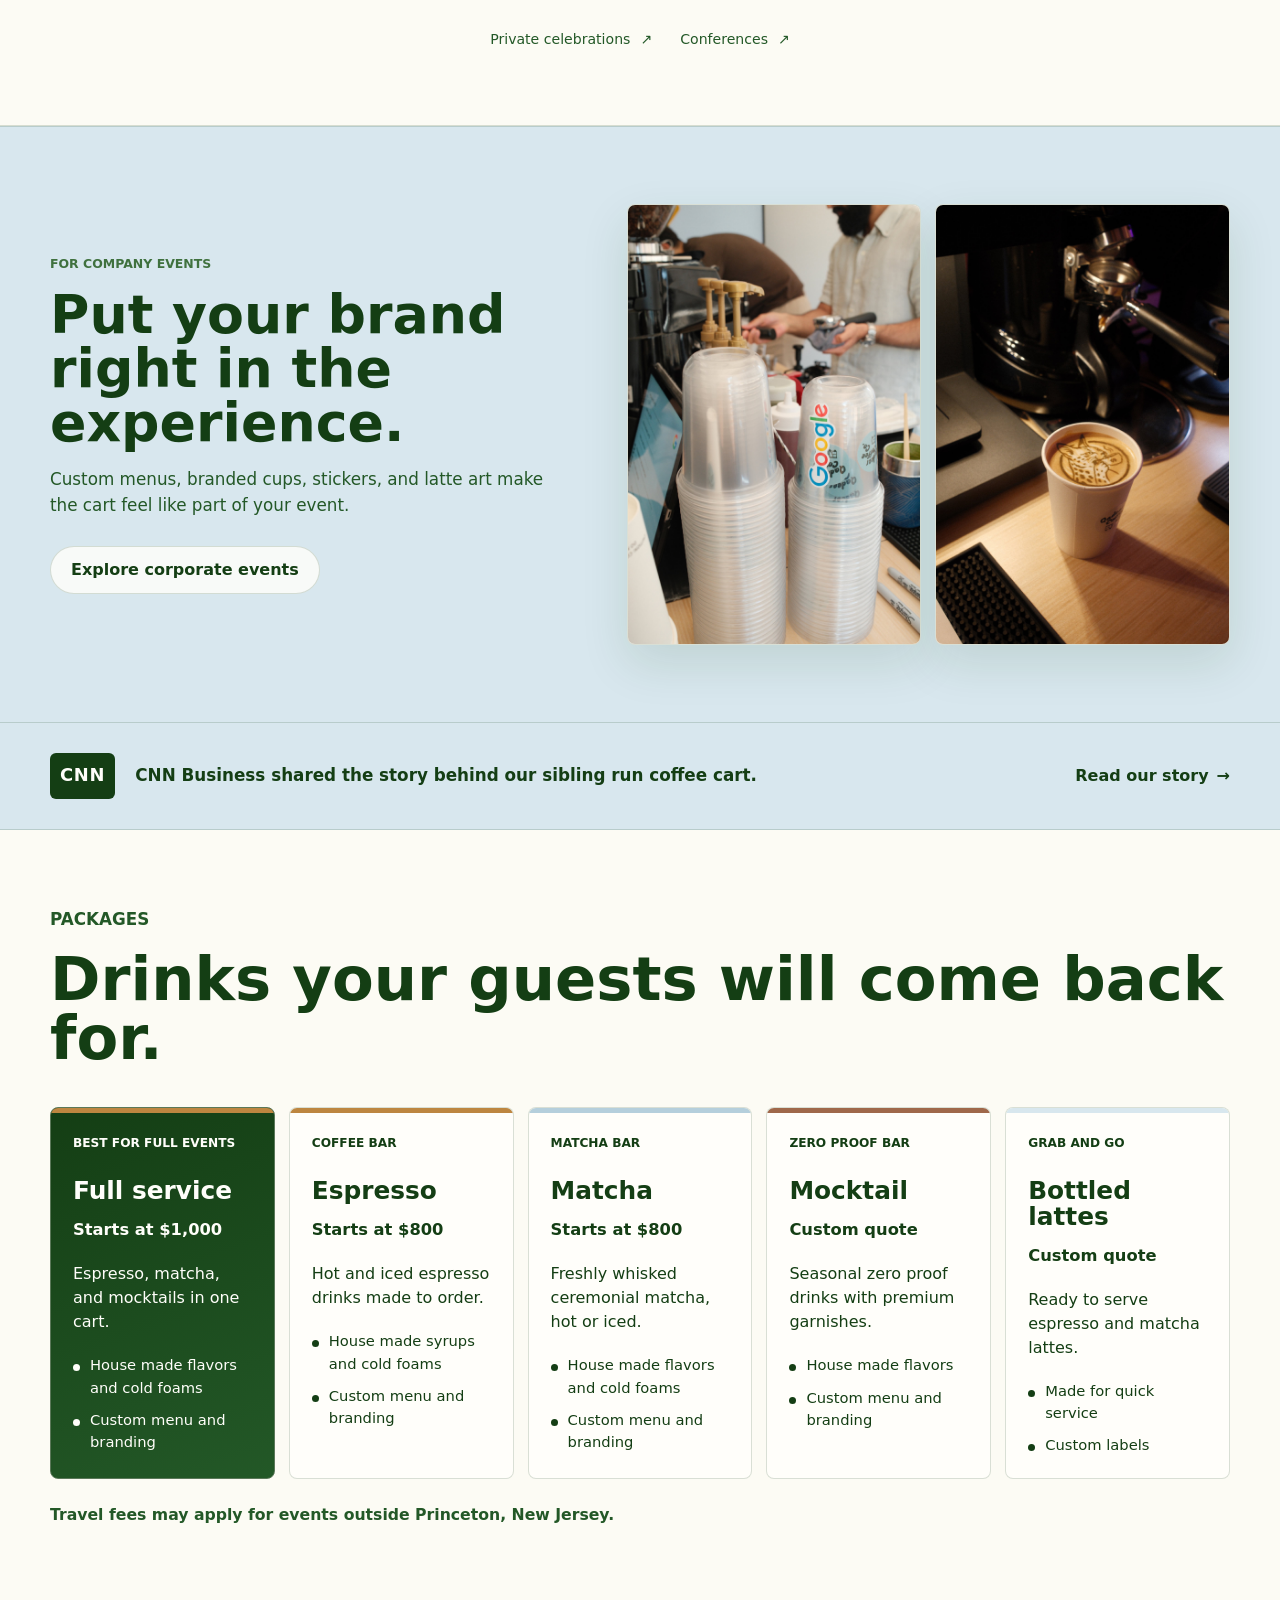
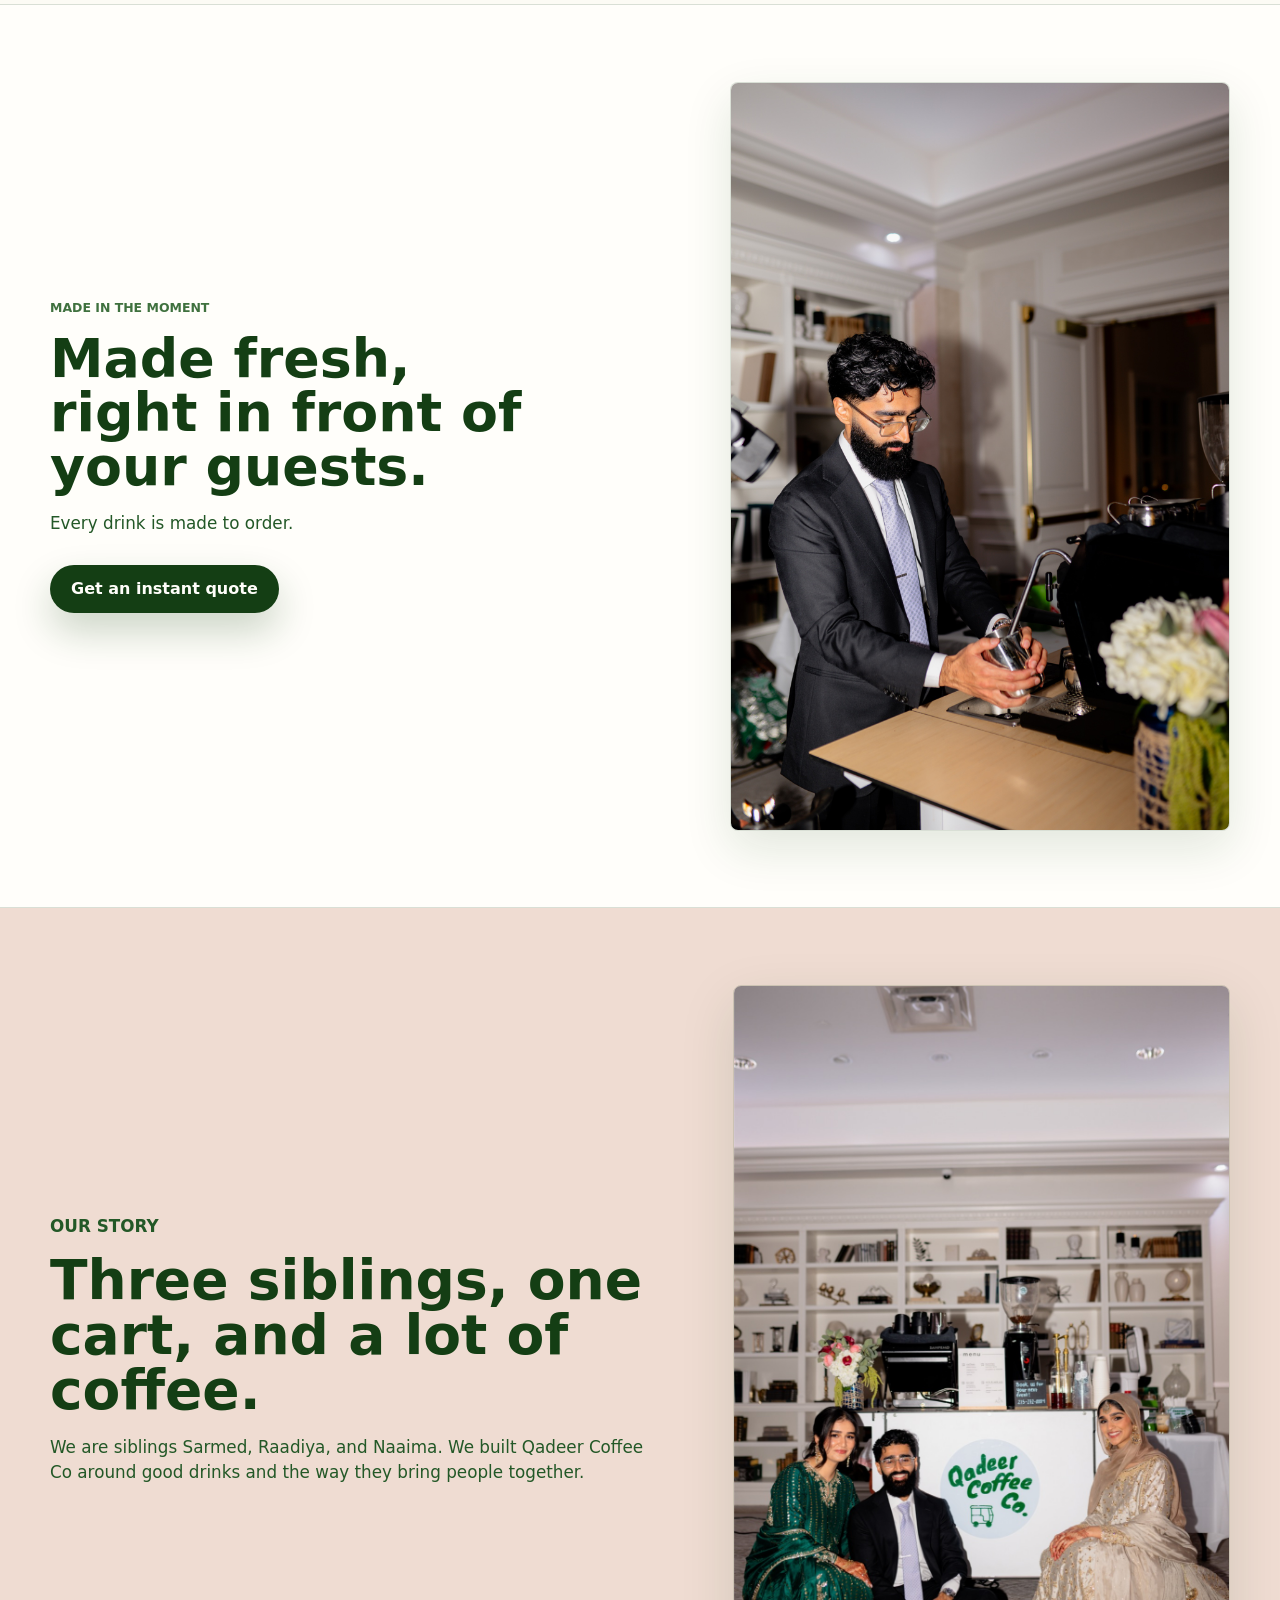
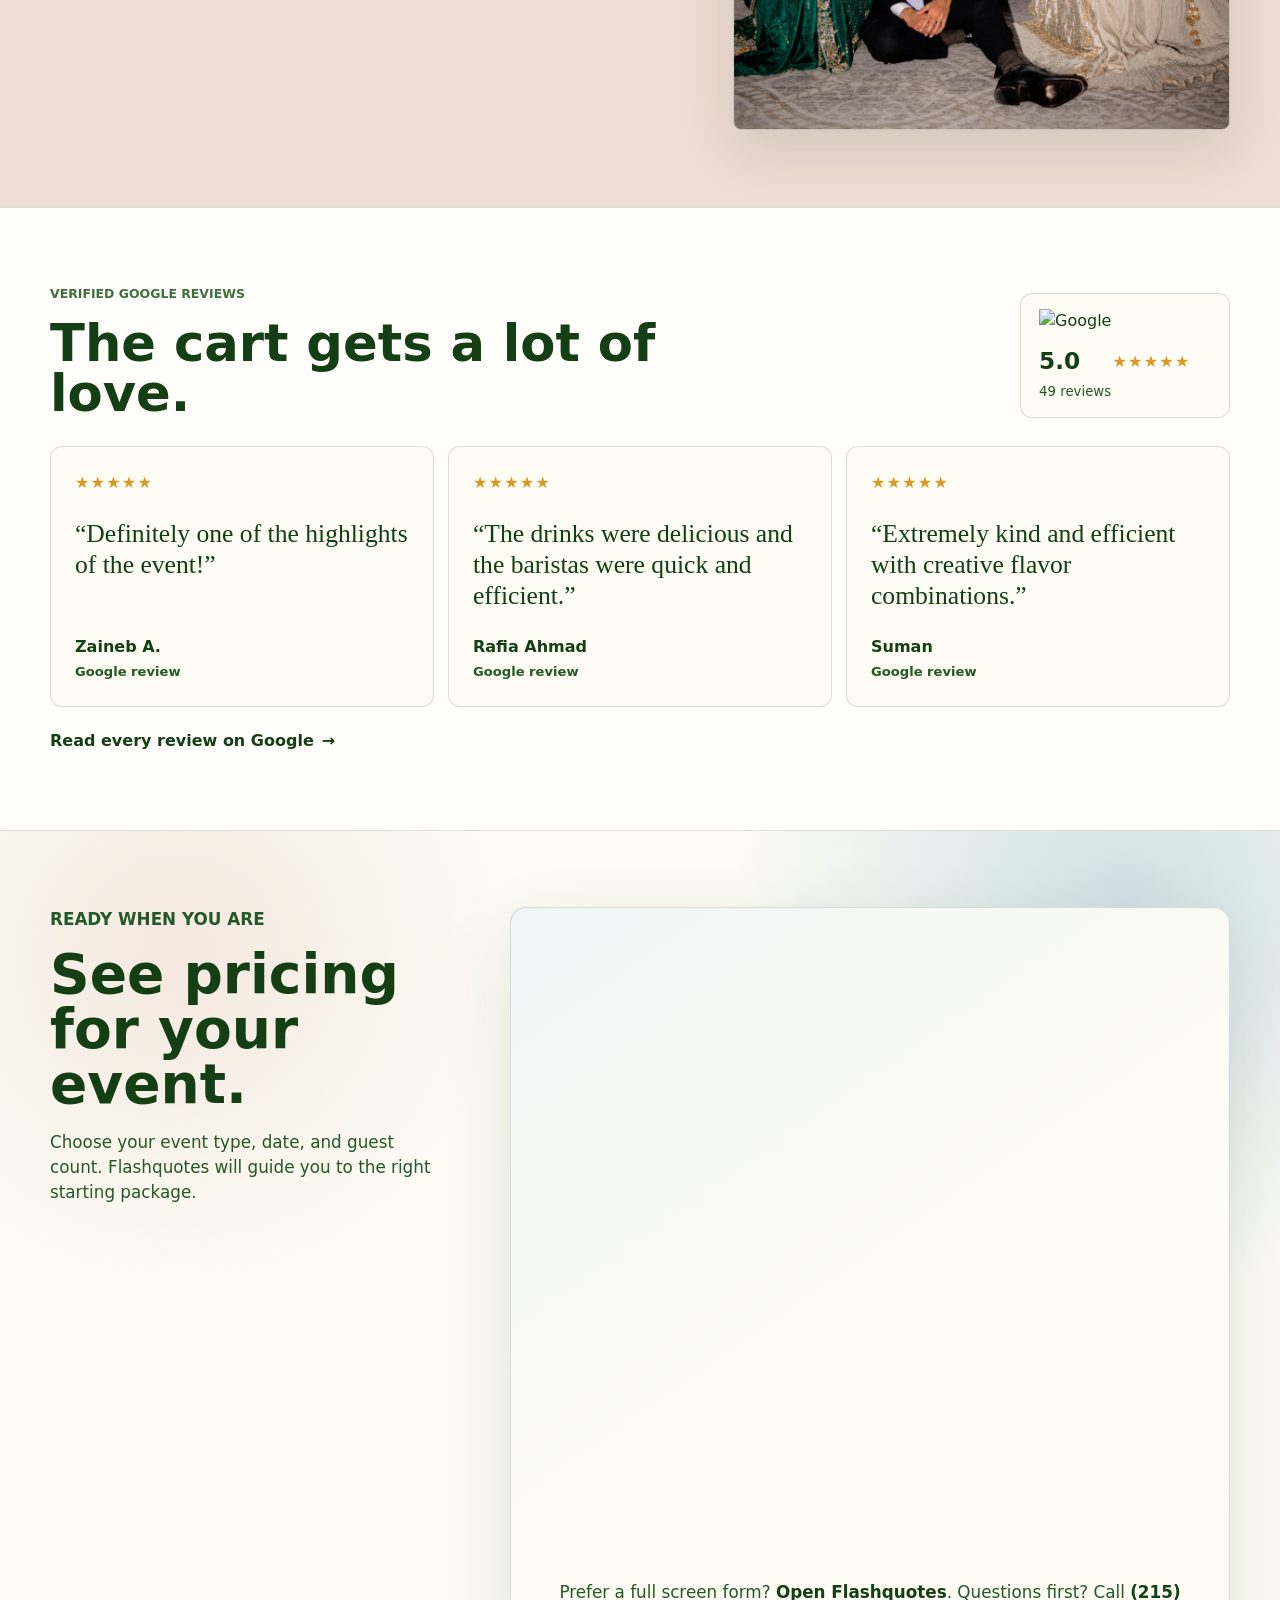
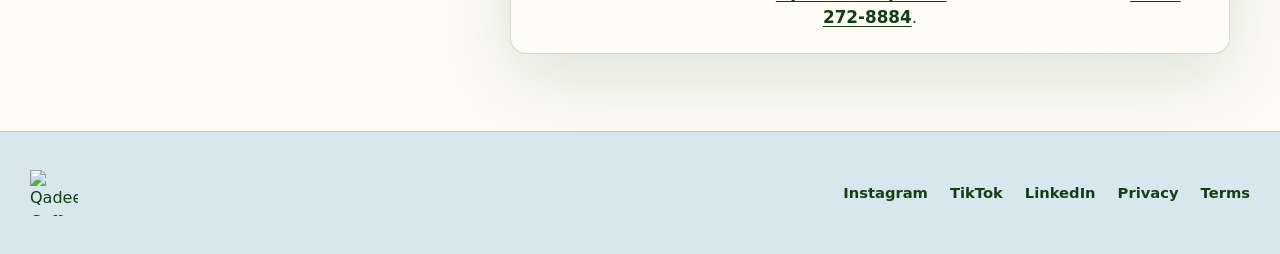
==== commit 30d13f57: "Add Google Tag Manager to every page" ====
--- a/index.html
+++ b/index.html
@@ -21,6 +21,8 @@
     <meta property="og:image" content="https://qadeercoffee.co/assets/cart-at-event.jpg">
     <meta name="twitter:card" content="summary_large_image">
     <link rel="preload" as="image" href="assets/cart-at-event.jpg?v=optimized" fetchpriority="high">
+    <!-- Google Tag Manager -->
+    <script async src="https://www.googletagmanager.com/gtm.js?id=GTM-NJFBH4J6"></script>
     <!-- Google tag (gtag.js) -->
     <script async src="https://www.googletagmanager.com/gtag/js?id=G-YESCRDH3H0"></script>
     <script>
@@ -32,7 +34,7 @@
         gtag("config", "AW-18470423573");
       }
     </script>
-    <script src="analytics-events.js?v=flashquotes-conversion-20261001" defer></script>
+    <script src="analytics-events.js?v=lead-funnel-20260928" defer></script>
     <script type="application/ld+json">
       {
         "@context": "https://schema.org",
@@ -176,7 +178,7 @@
           <a href="#story">Our story</a>
         </nav>
 
-        <a class="header-cta" href="#contact" data-lead-cta>Request a quote</a>
+        <a class="header-cta" href="#contact" data-lead-cta>Get an instant quote</a>
       </div>
     </header>
 
@@ -190,7 +192,7 @@
               We pull espresso, whisk matcha, and shake mocktails for weddings, work days, and everything worth gathering for.
             </p>
             <div class="hero-actions">
-              <a class="button button-primary" href="#contact" data-lead-cta>Request a quote</a>
+              <a class="button button-primary" href="#contact" data-lead-cta>Get an instant quote</a>
               <a class="button button-secondary" href="#packages">See the menu</a>
             </div>
             <p class="hero-trust-note">Sibling run. 350+ events. Three carts ready to roll.</p>
@@ -385,7 +387,7 @@
             <p class="eyebrow">Made in the moment</p>
             <h2 id="home-service-title">Made fresh, right in front of your guests.</h2>
             <p>Every drink is made to order.</p>
-            <a class="button button-primary" href="#contact" data-lead-cta>Request a quote</a>
+            <a class="button button-primary" href="#contact" data-lead-cta>Get an instant quote</a>
           </div>
           <div class="photo-story-media">
             <figure class="photo-card">
@@ -416,18 +418,18 @@
               <p class="eyebrow">Verified Google reviews</p>
               <h2 id="reviews-title">The cart gets a lot of love.</h2>
             </div>
-            <a class="google-rating" href="https://www.google.com/maps?cid=6338179813007511224" target="_blank" rel="noreferrer" aria-label="Read all 50 Google reviews for Qadeer Coffee Co">
+            <a class="google-rating" href="https://www.google.com/maps?cid=6338179813007511224" target="_blank" rel="noreferrer" aria-label="Read all 49 Google reviews for Qadeer Coffee Co">
               <img src="assets/logo-google.svg" width="106" height="35" alt="Google">
               <strong>5.0</strong>
               <span aria-hidden="true">★★★★★</span>
-              <small>50 reviews</small>
+              <small>49 reviews</small>
             </a>
           </div>
           <div class="google-review-grid">
             <article class="google-review-card">
               <div class="review-stars" aria-label="5 out of 5 stars">★★★★★</div>
-              <blockquote>“I booked Qadeer Coffee for a large 100+ client event, and they did not disappoint!”</blockquote>
-              <p>Nima Fazeli <span>Google review</span></p>
+              <blockquote>“Definitely one of the highlights of the event!”</blockquote>
+              <p>Zaineb A. <span>Google review</span></p>
             </article>
             <article class="google-review-card">
               <div class="review-stars" aria-label="5 out of 5 stars">★★★★★</div>
@@ -436,8 +438,8 @@
             </article>
             <article class="google-review-card">
               <div class="review-stars" aria-label="5 out of 5 stars">★★★★★</div>
-              <blockquote>“They served high-quality, flavorful coffee and provided amazing service.”</blockquote>
-              <p>Mohammad Numan <span>Google review</span></p>
+              <blockquote>“Extremely kind and efficient with creative flavor combinations.”</blockquote>
+              <p>Suman <span>Google review</span></p>
             </article>
           </div>
           <a class="text-link reviews-link" href="https://www.google.com/maps?cid=6338179813007511224" target="_blank" rel="noreferrer">Read every review on Google</a>
@@ -448,11 +450,11 @@
         <div class="section-shell contact-layout">
           <div class="contact-heading">
             <p class="eyebrow">Ready when you are</p>
-            <h2 id="contact-title">Tell us about your event.</h2>
-            <p>Share your event type, date, and guest count. We will review the details and get back to you within 24 hours.</p>
+            <h2 id="contact-title">See pricing for your event.</h2>
+            <p>Choose your event type, date, and guest count. Flashquotes will guide you to the right starting package.</p>
           </div>
           <div class="booking-panel flashquotes-panel" data-flashquotes-embed data-quote-type="general">
-            <script form-id="cmu6d1dsc000eid04pc006hyj" src="https://app.flashquotes.com/embed.js"></script>
+            <iframe class="flashquotes-frame" src="https://app.flashquotes.com/forms/public/quote/cmu6d1dsc000eid04pc006hyj" title="Event quote form" loading="eager"></iframe>
             <noscript><a class="button button-primary" href="https://app.flashquotes.com/f/qhn9mn" data-lead-cta>Open the quote form</a></noscript>
             <p class="flashquotes-fallback">Prefer a full screen form? <a href="https://app.flashquotes.com/f/qhn9mn" data-lead-cta>Open Flashquotes</a>. Questions first? Call <a href="tel:+12152728884" data-phone-cta>(215) 272-8884</a>.</p>
           </div>
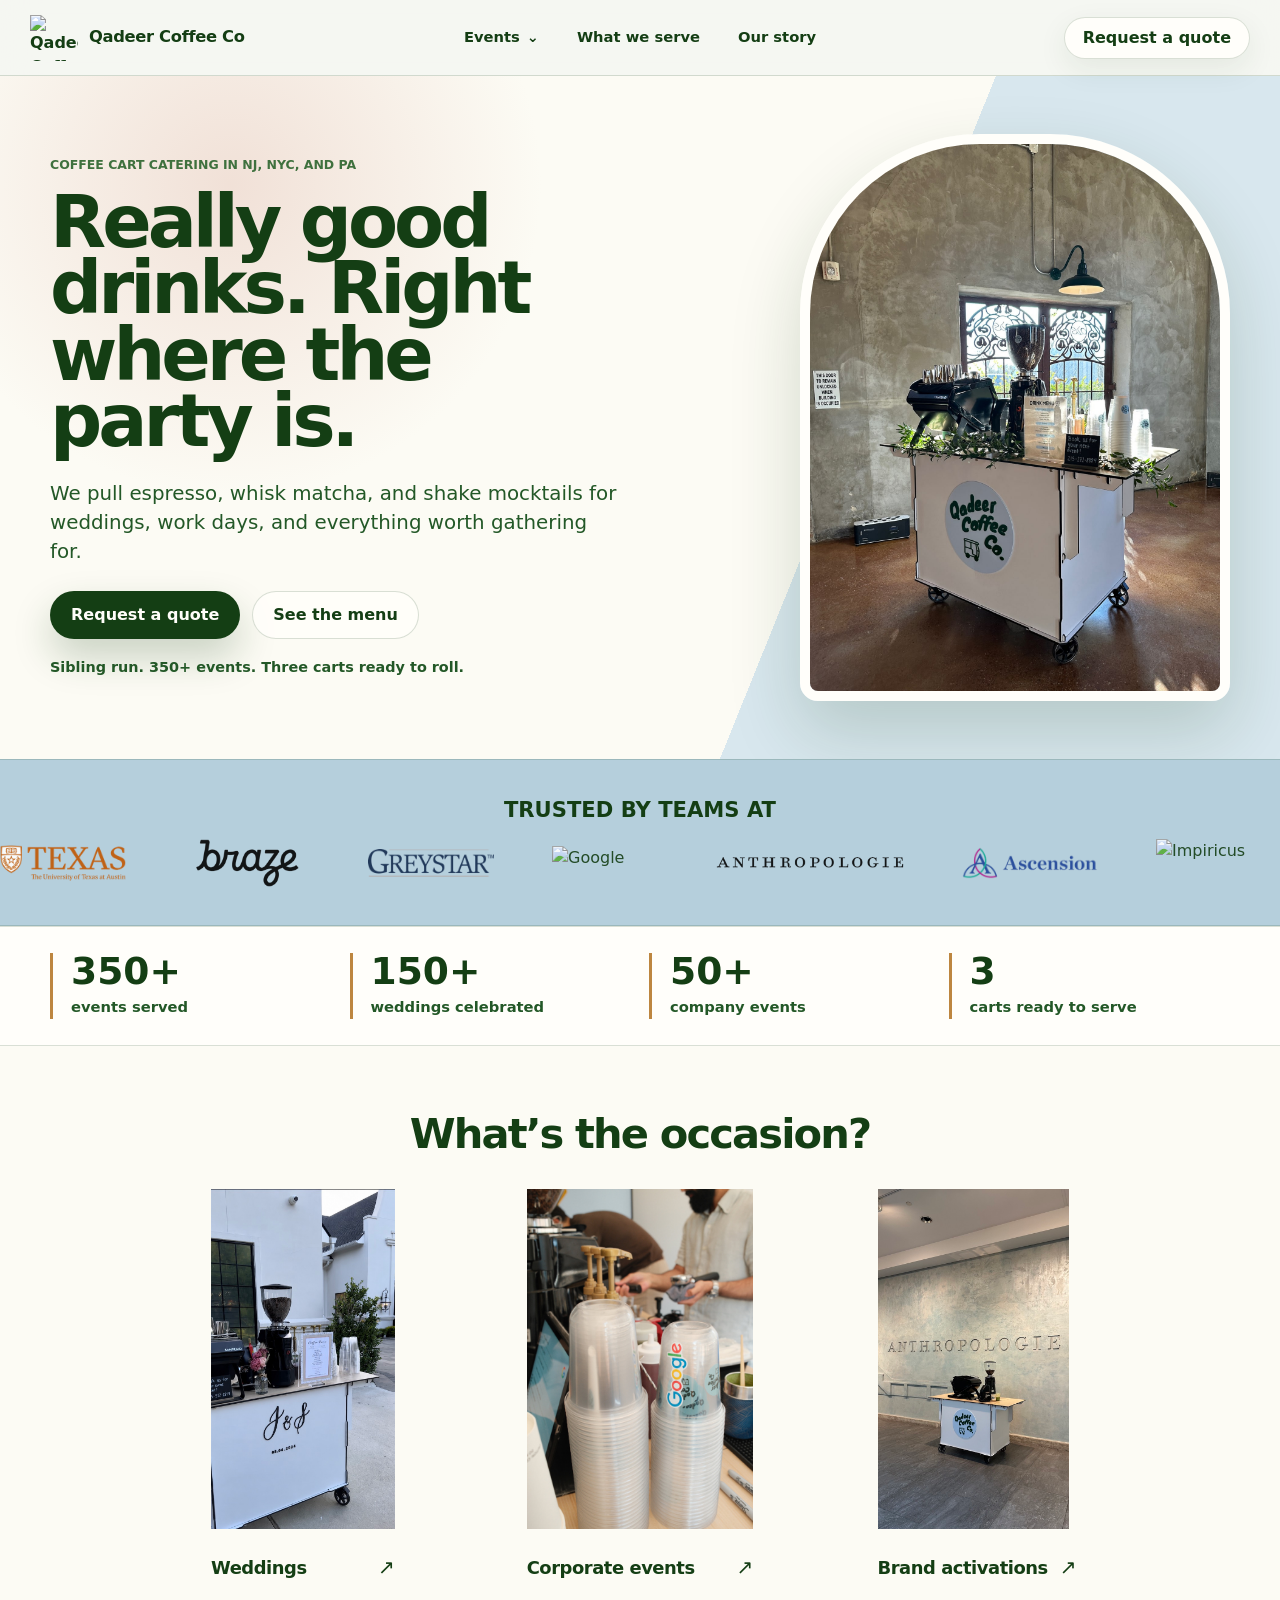
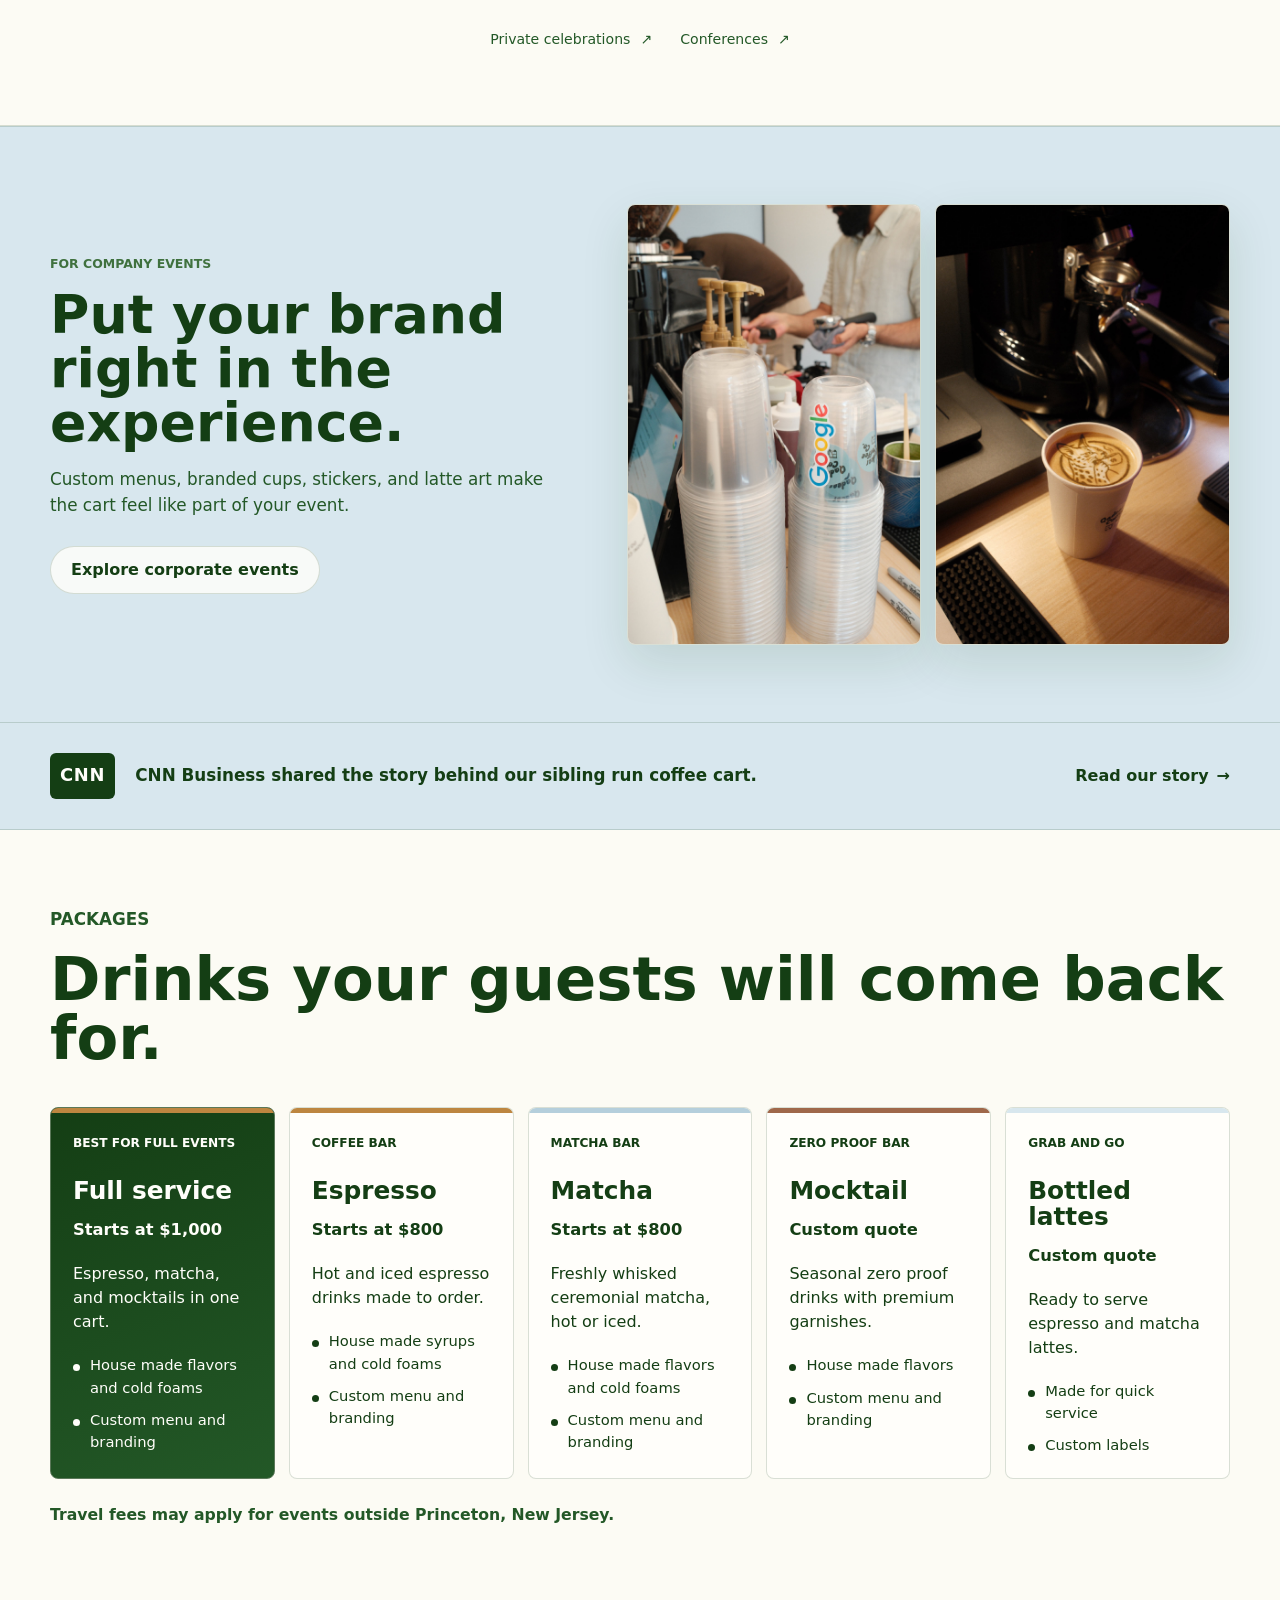
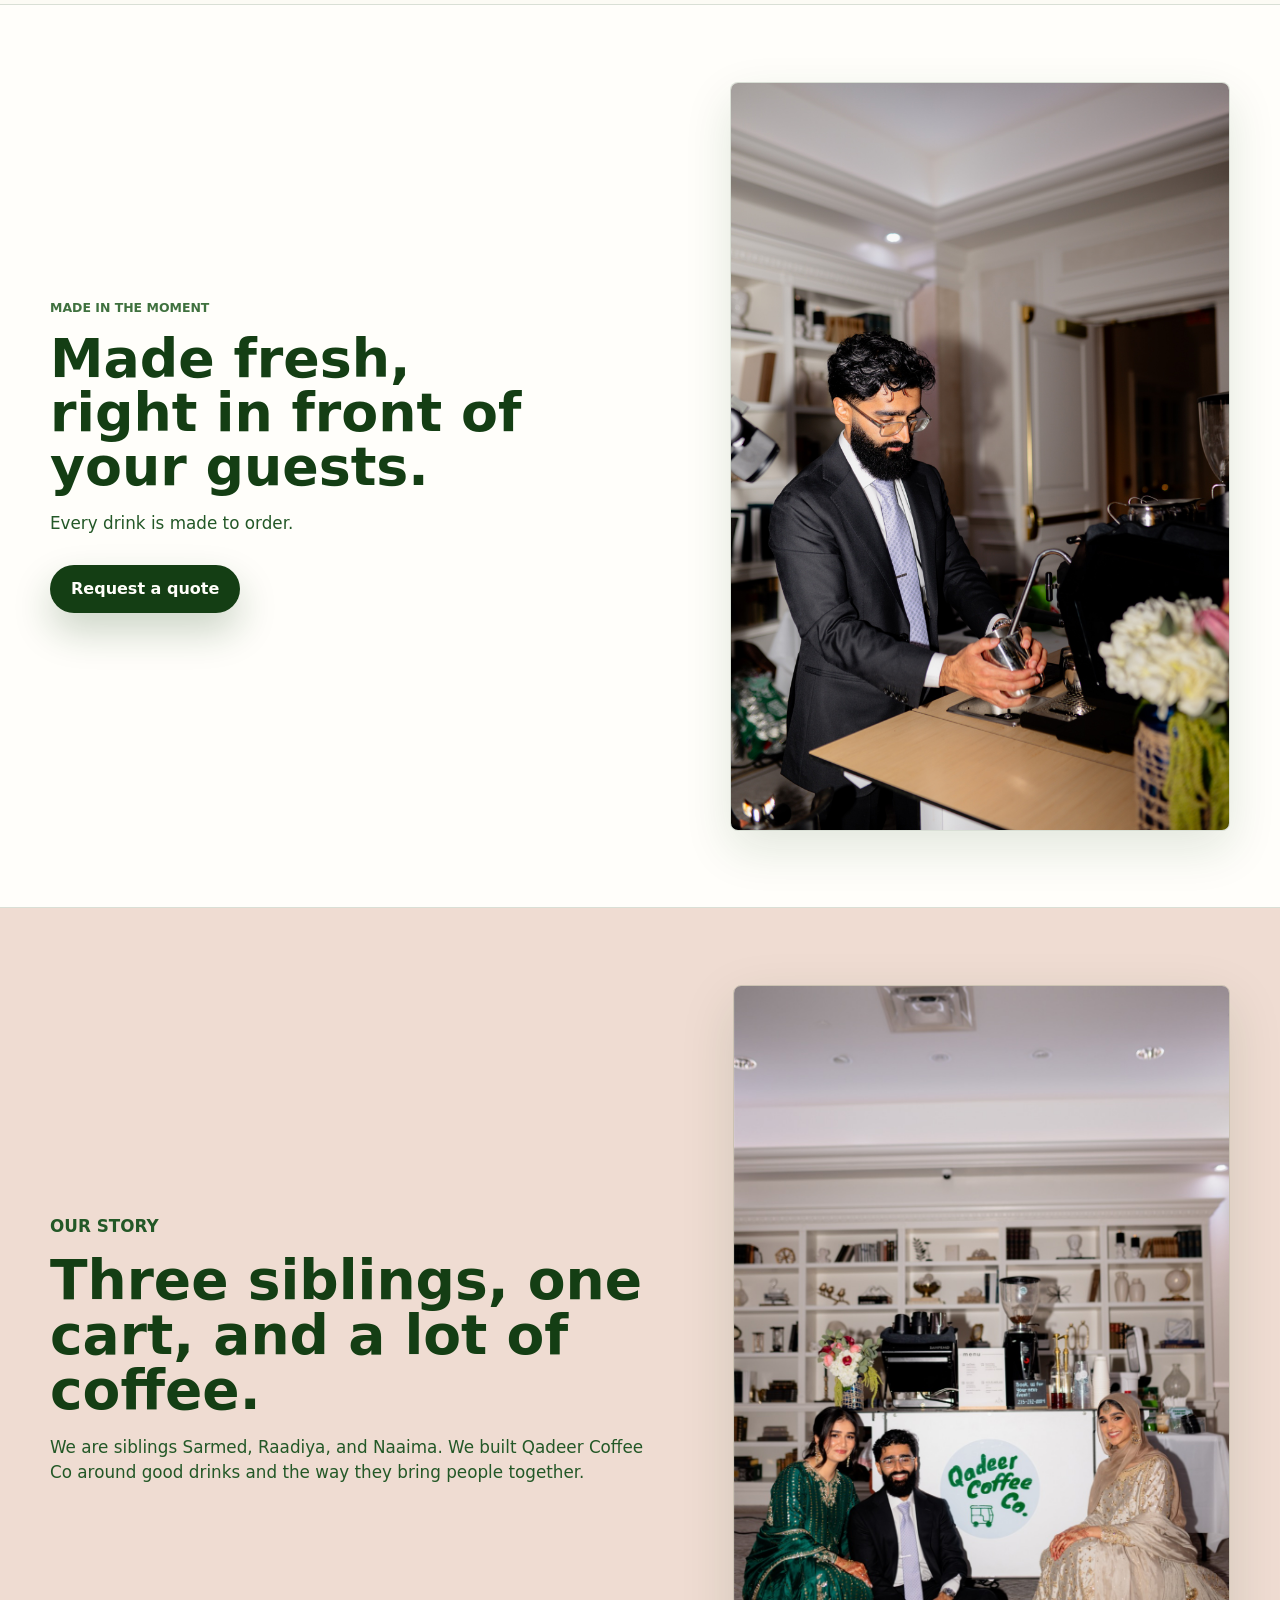
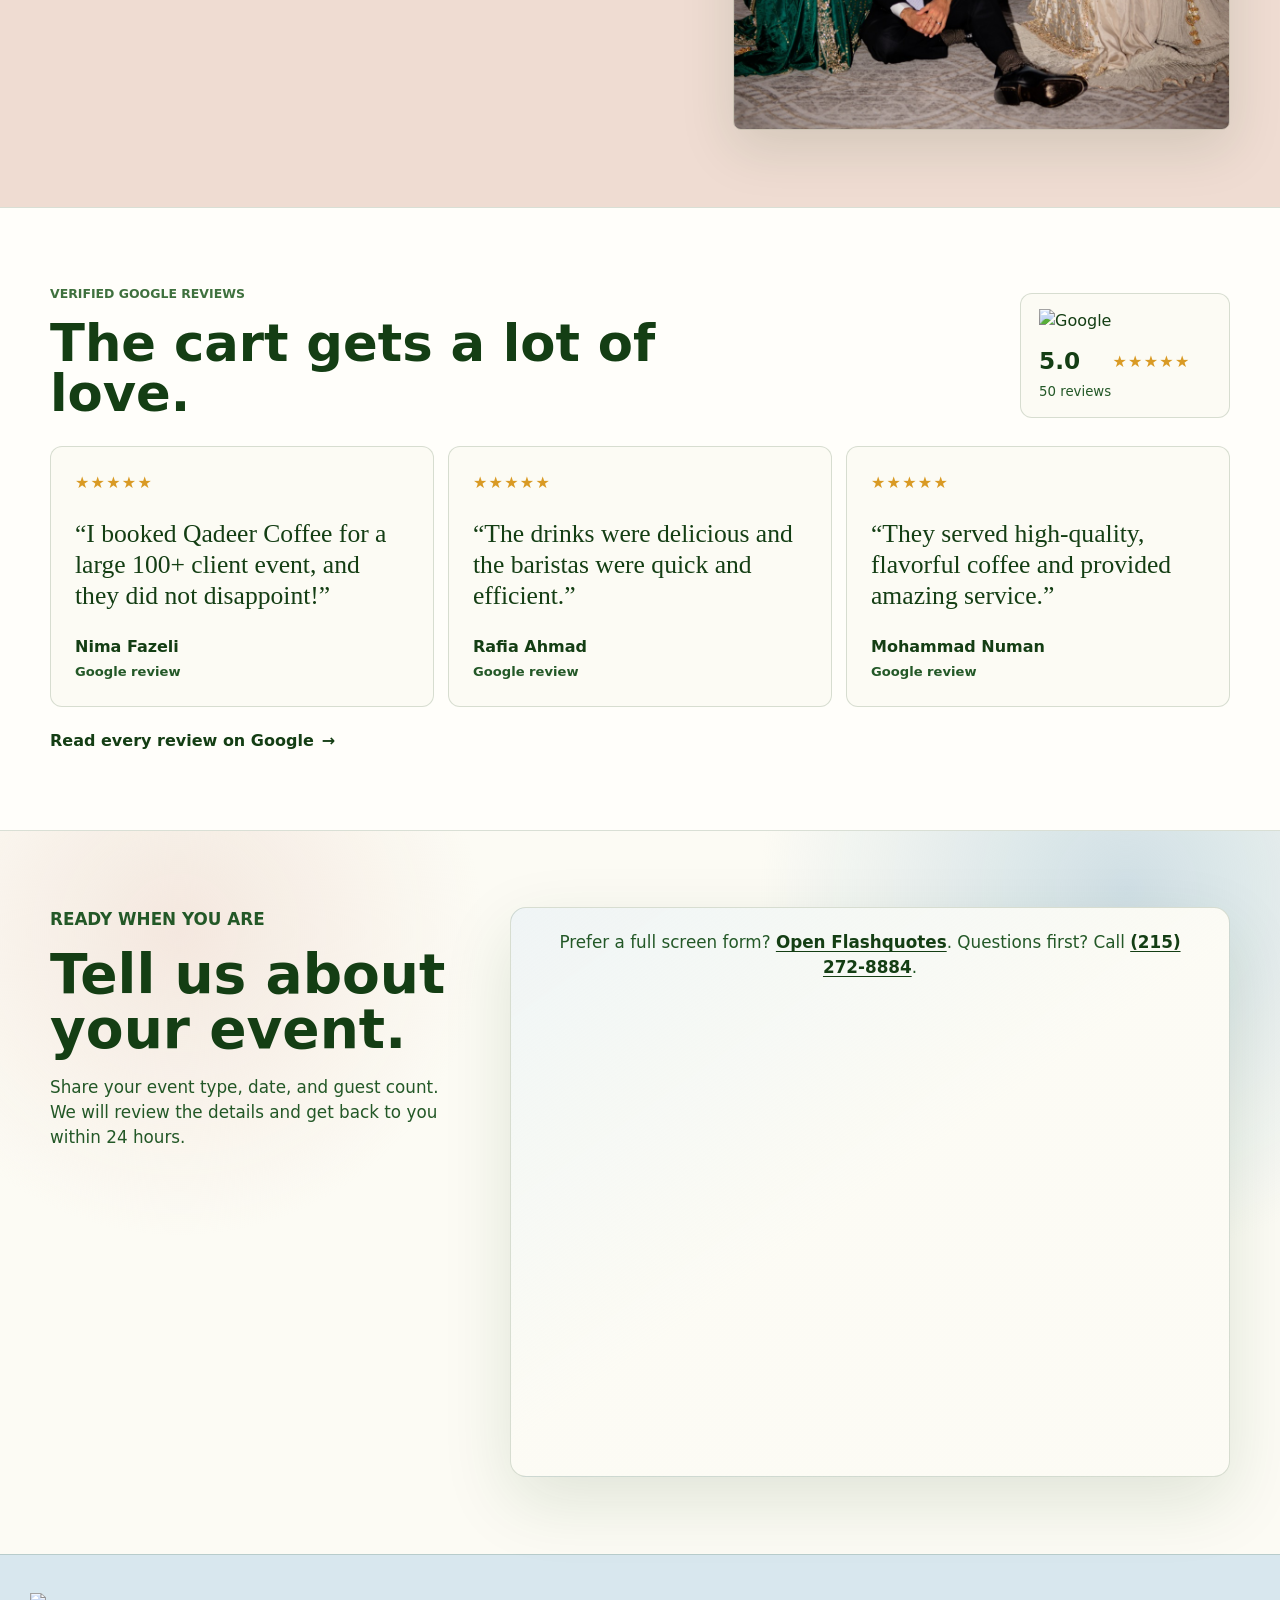
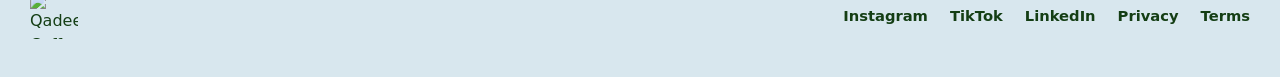
==== commit ec6b8152: "Add Google Tag Manager to every page" ====
--- a/index.html
+++ b/index.html
@@ -34,7 +34,7 @@
         gtag("config", "AW-18470423573");
       }
     </script>
-    <script src="analytics-events.js?v=lead-funnel-20260928" defer></script>
+    <script src="analytics-events.js?v=flashquotes-conversion-20261001" defer></script>
     <script type="application/ld+json">
       {
         "@context": "https://schema.org",
@@ -178,7 +178,7 @@
           <a href="#story">Our story</a>
         </nav>
 
-        <a class="header-cta" href="#contact" data-lead-cta>Get an instant quote</a>
+        <a class="header-cta" href="#contact" data-lead-cta>Request a quote</a>
       </div>
     </header>
 
@@ -192,7 +192,7 @@
               We pull espresso, whisk matcha, and shake mocktails for weddings, work days, and everything worth gathering for.
             </p>
             <div class="hero-actions">
-              <a class="button button-primary" href="#contact" data-lead-cta>Get an instant quote</a>
+              <a class="button button-primary" href="#contact" data-lead-cta>Request a quote</a>
               <a class="button button-secondary" href="#packages">See the menu</a>
             </div>
             <p class="hero-trust-note">Sibling run. 350+ events. Three carts ready to roll.</p>
@@ -387,7 +387,7 @@
             <p class="eyebrow">Made in the moment</p>
             <h2 id="home-service-title">Made fresh, right in front of your guests.</h2>
             <p>Every drink is made to order.</p>
-            <a class="button button-primary" href="#contact" data-lead-cta>Get an instant quote</a>
+            <a class="button button-primary" href="#contact" data-lead-cta>Request a quote</a>
           </div>
           <div class="photo-story-media">
             <figure class="photo-card">
@@ -418,18 +418,18 @@
               <p class="eyebrow">Verified Google reviews</p>
               <h2 id="reviews-title">The cart gets a lot of love.</h2>
             </div>
-            <a class="google-rating" href="https://www.google.com/maps?cid=6338179813007511224" target="_blank" rel="noreferrer" aria-label="Read all 49 Google reviews for Qadeer Coffee Co">
+            <a class="google-rating" href="https://www.google.com/maps?cid=6338179813007511224" target="_blank" rel="noreferrer" aria-label="Read all 50 Google reviews for Qadeer Coffee Co">
               <img src="assets/logo-google.svg" width="106" height="35" alt="Google">
               <strong>5.0</strong>
               <span aria-hidden="true">★★★★★</span>
-              <small>49 reviews</small>
+              <small>50 reviews</small>
             </a>
           </div>
           <div class="google-review-grid">
             <article class="google-review-card">
               <div class="review-stars" aria-label="5 out of 5 stars">★★★★★</div>
-              <blockquote>“Definitely one of the highlights of the event!”</blockquote>
-              <p>Zaineb A. <span>Google review</span></p>
+              <blockquote>“I booked Qadeer Coffee for a large 100+ client event, and they did not disappoint!”</blockquote>
+              <p>Nima Fazeli <span>Google review</span></p>
             </article>
             <article class="google-review-card">
               <div class="review-stars" aria-label="5 out of 5 stars">★★★★★</div>
@@ -438,8 +438,8 @@
             </article>
             <article class="google-review-card">
               <div class="review-stars" aria-label="5 out of 5 stars">★★★★★</div>
-              <blockquote>“Extremely kind and efficient with creative flavor combinations.”</blockquote>
-              <p>Suman <span>Google review</span></p>
+              <blockquote>“They served high-quality, flavorful coffee and provided amazing service.”</blockquote>
+              <p>Mohammad Numan <span>Google review</span></p>
             </article>
           </div>
           <a class="text-link reviews-link" href="https://www.google.com/maps?cid=6338179813007511224" target="_blank" rel="noreferrer">Read every review on Google</a>
@@ -450,11 +450,11 @@
         <div class="section-shell contact-layout">
           <div class="contact-heading">
             <p class="eyebrow">Ready when you are</p>
-            <h2 id="contact-title">See pricing for your event.</h2>
-            <p>Choose your event type, date, and guest count. Flashquotes will guide you to the right starting package.</p>
+            <h2 id="contact-title">Tell us about your event.</h2>
+            <p>Share your event type, date, and guest count. We will review the details and get back to you within 24 hours.</p>
           </div>
           <div class="booking-panel flashquotes-panel" data-flashquotes-embed data-quote-type="general">
-            <iframe class="flashquotes-frame" src="https://app.flashquotes.com/forms/public/quote/cmu6d1dsc000eid04pc006hyj" title="Event quote form" loading="eager"></iframe>
+            <script form-id="cmu6d1dsc000eid04pc006hyj" src="https://app.flashquotes.com/embed.js"></script>
             <noscript><a class="button button-primary" href="https://app.flashquotes.com/f/qhn9mn" data-lead-cta>Open the quote form</a></noscript>
             <p class="flashquotes-fallback">Prefer a full screen form? <a href="https://app.flashquotes.com/f/qhn9mn" data-lead-cta>Open Flashquotes</a>. Questions first? Call <a href="tel:+12152728884" data-phone-cta>(215) 272-8884</a>.</p>
           </div>
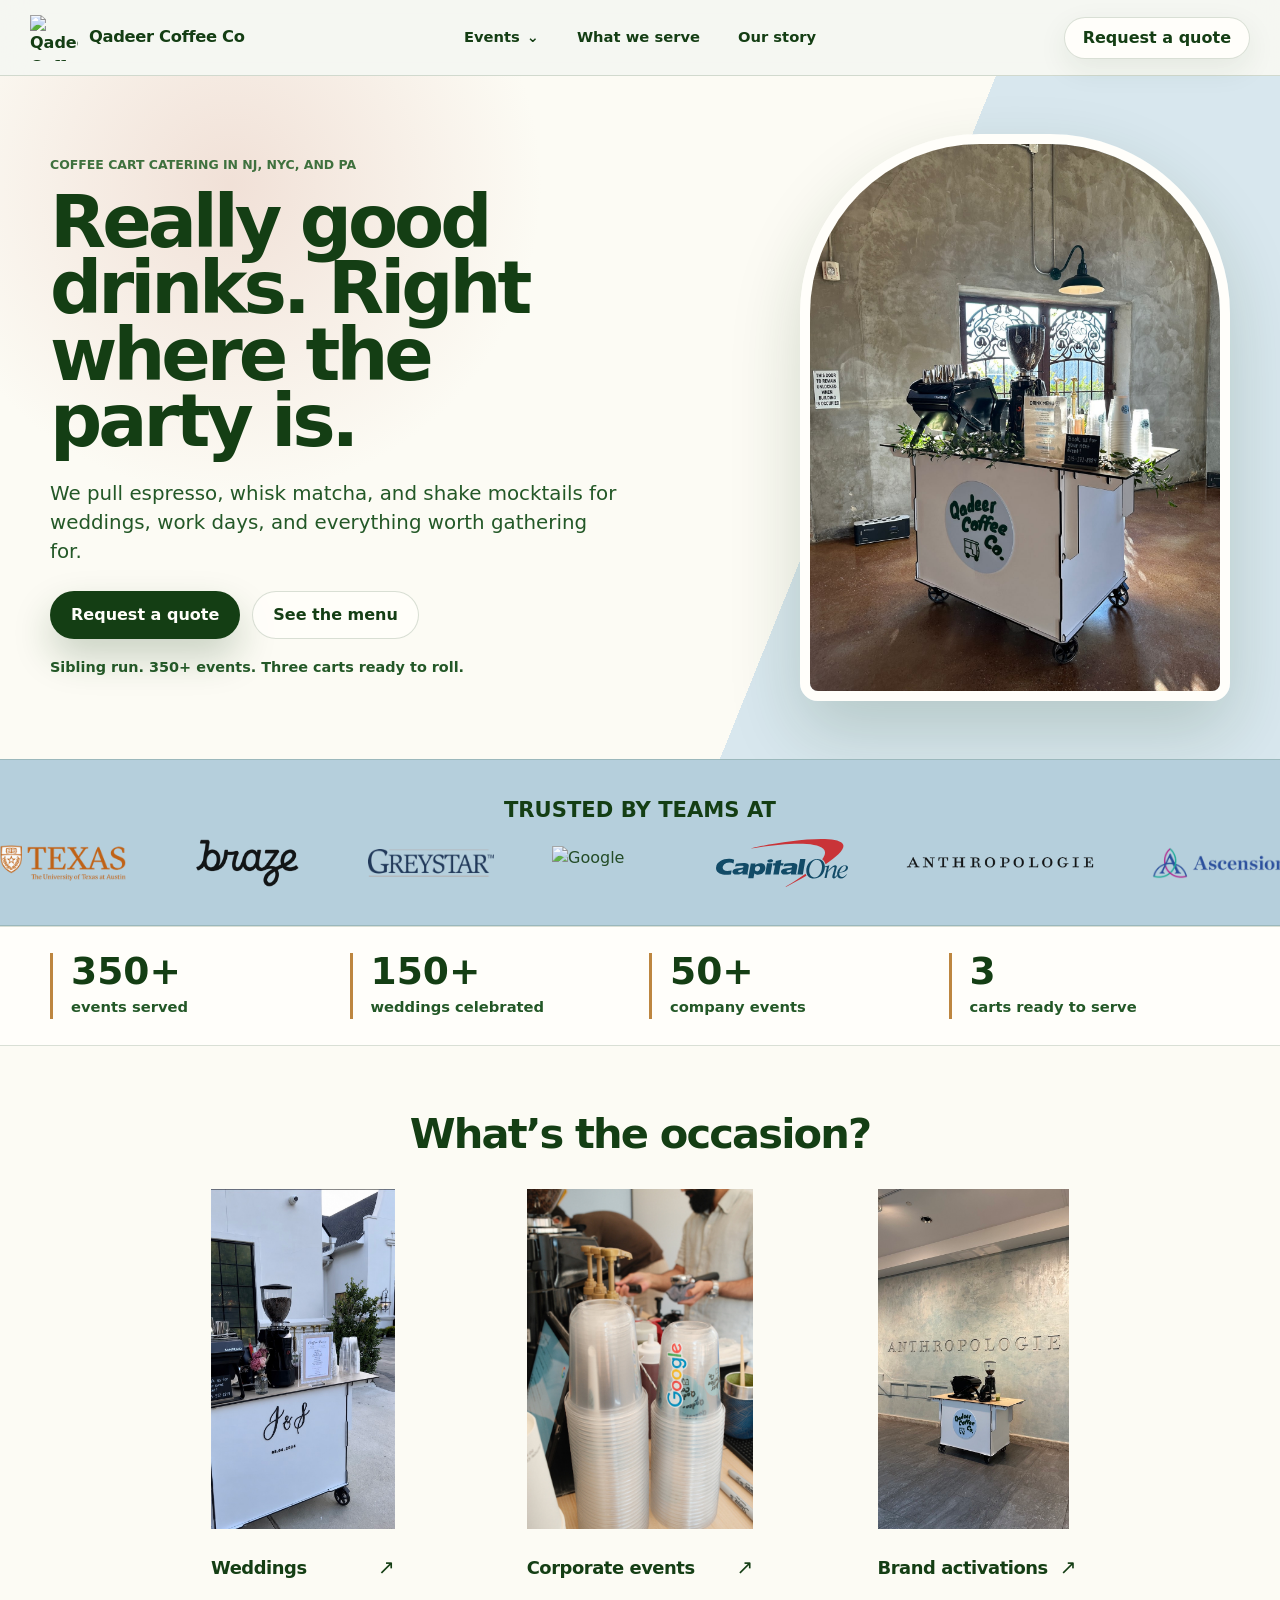
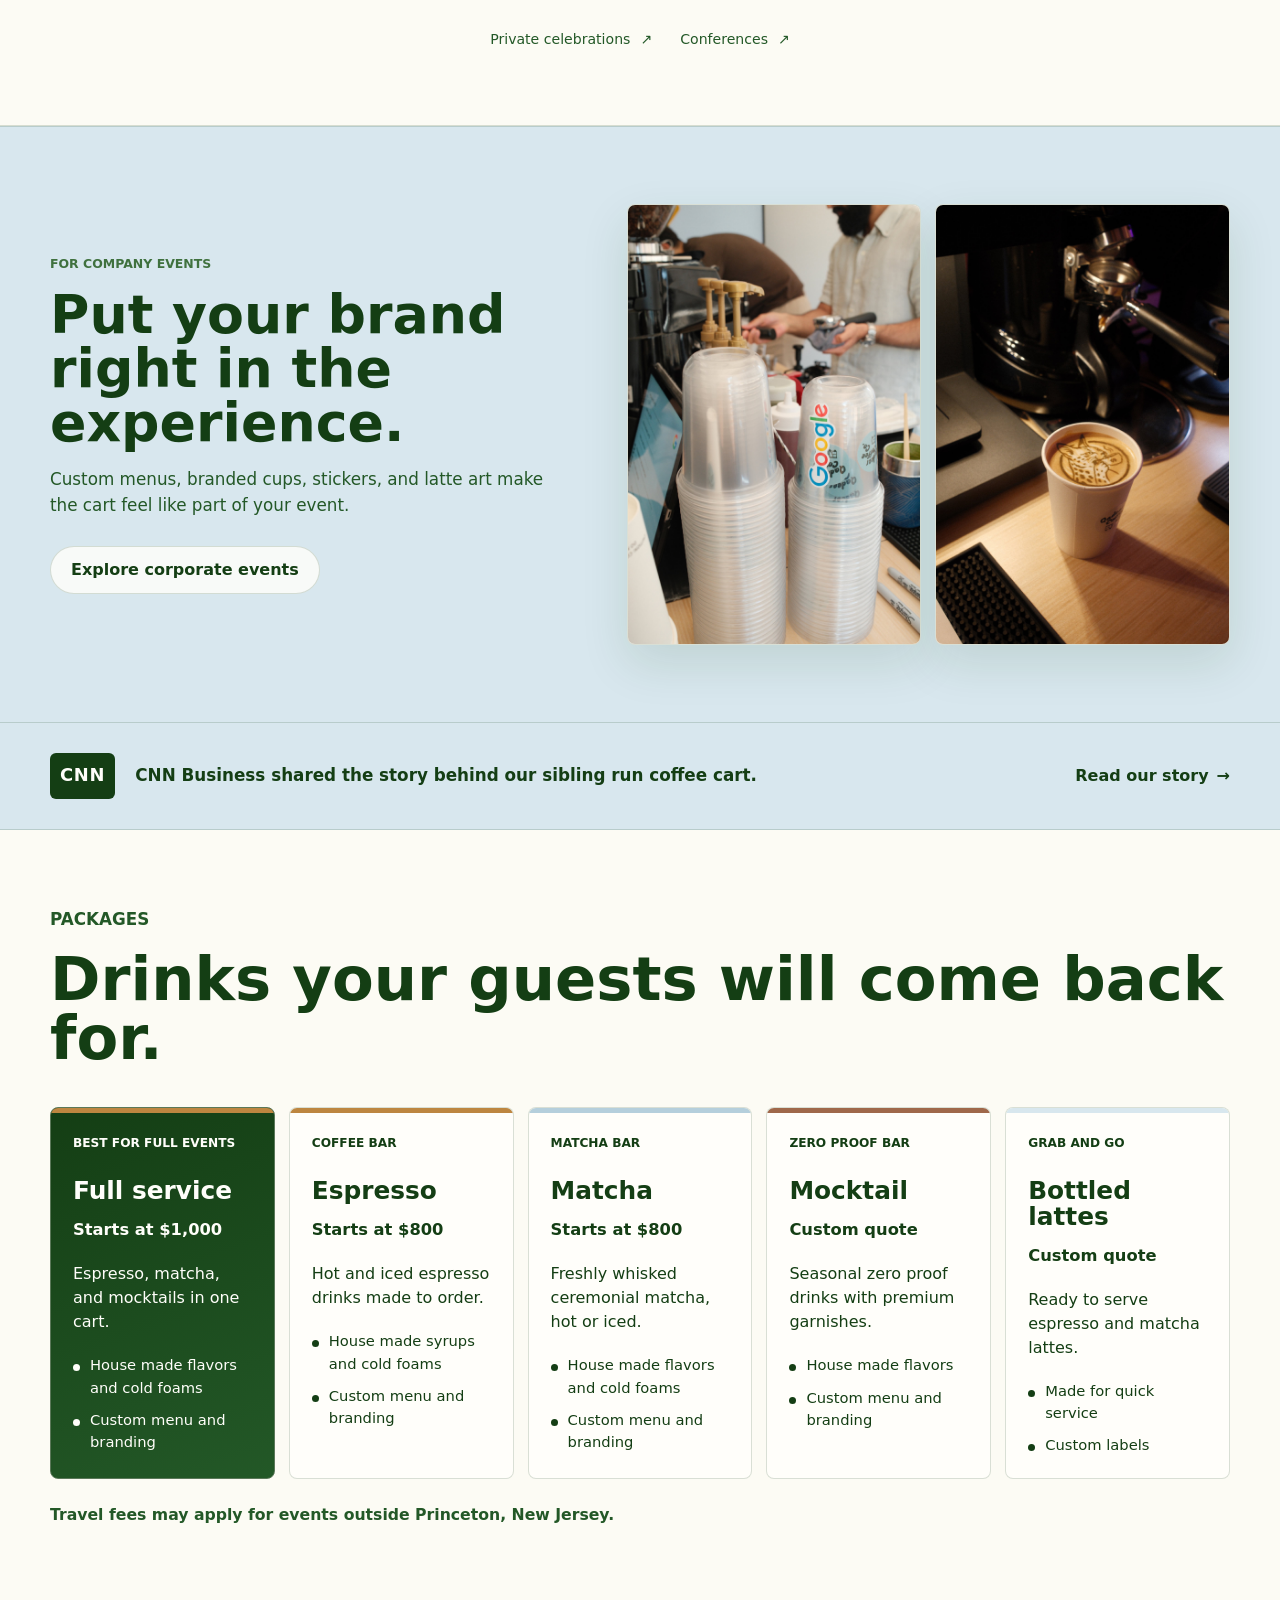
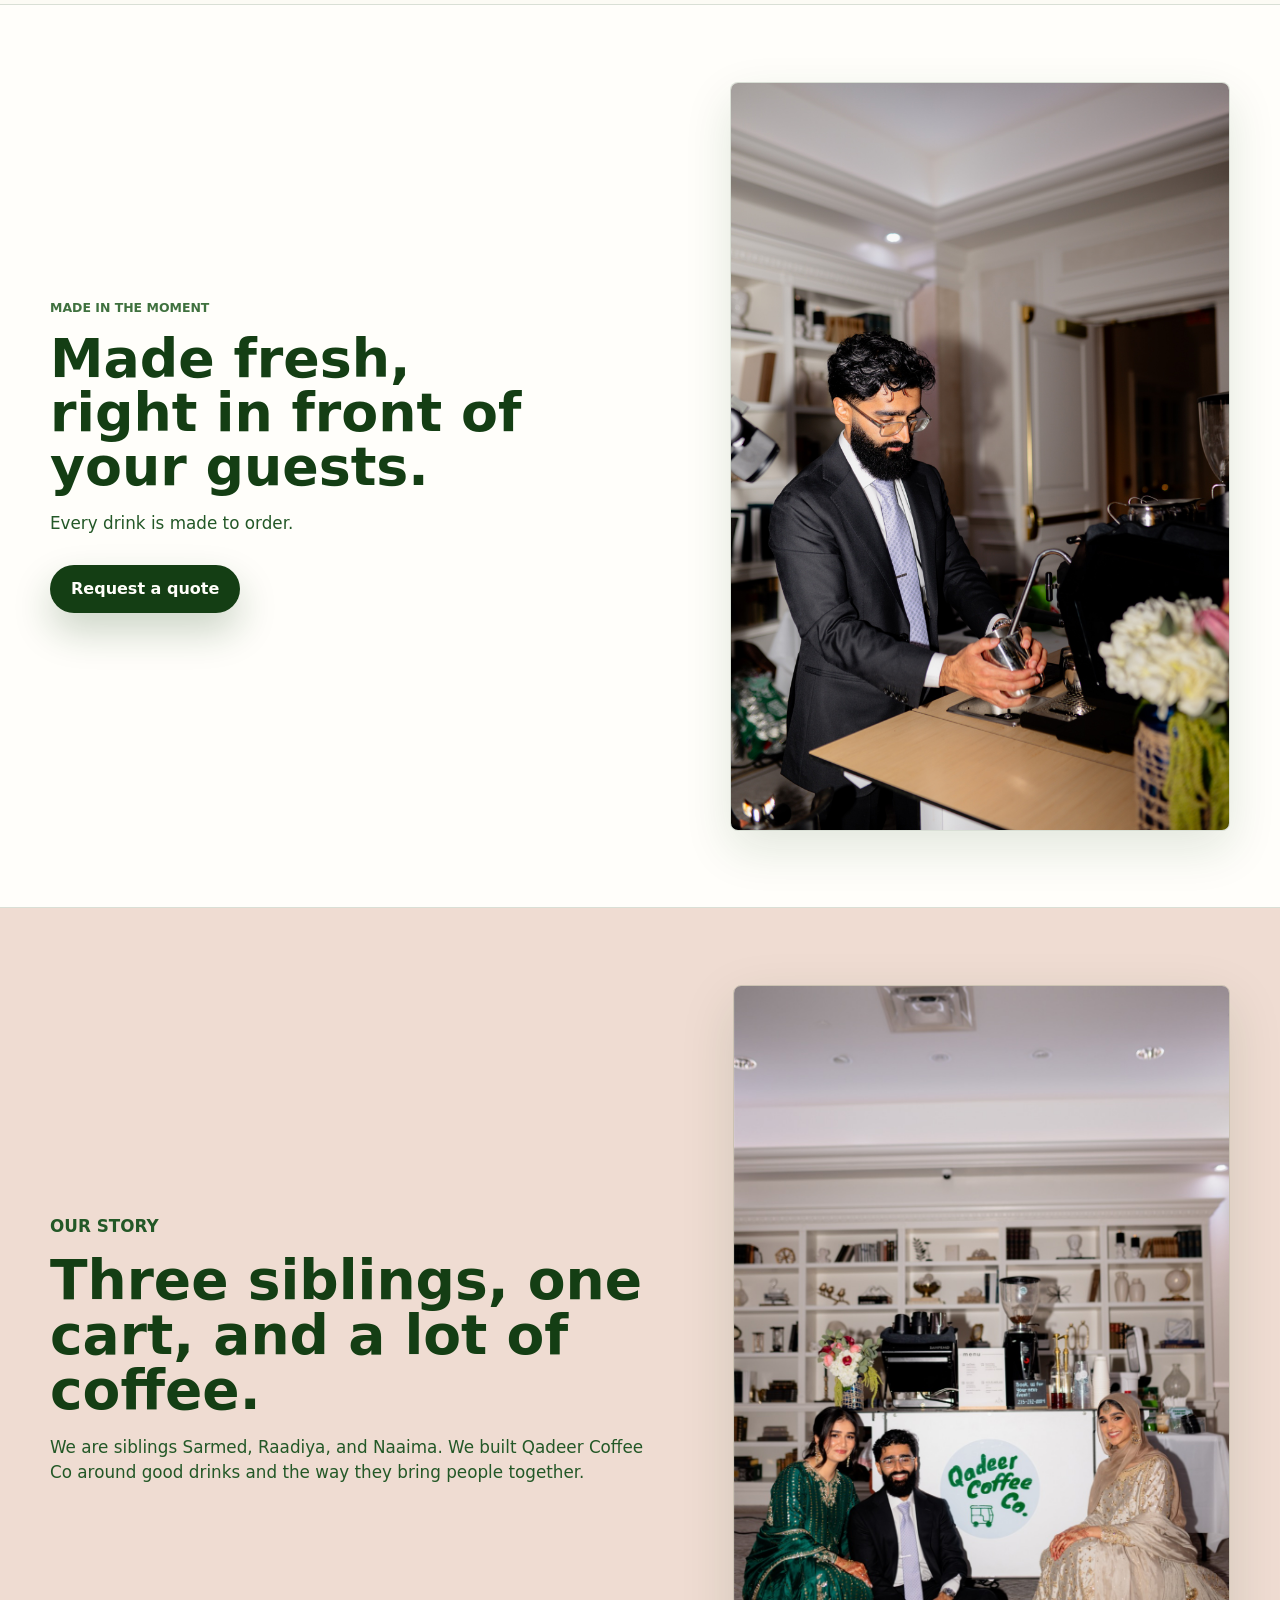
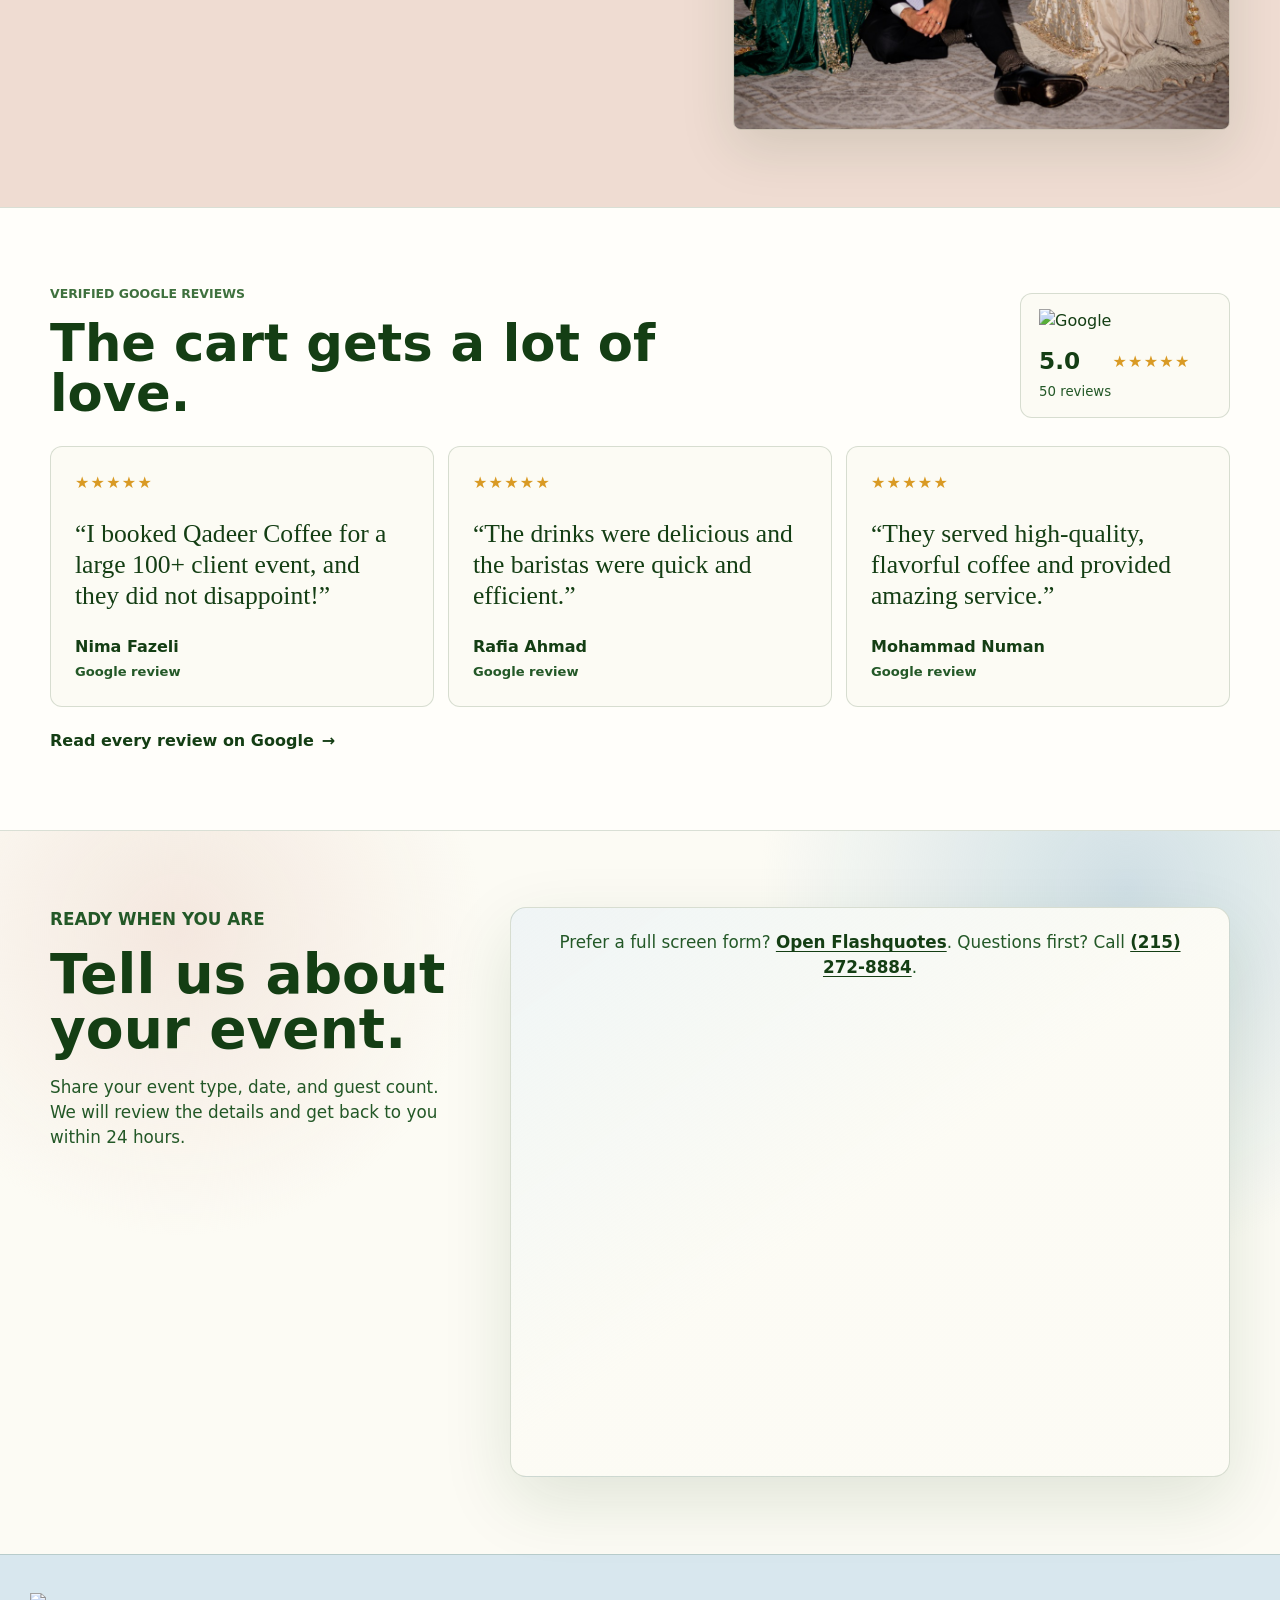
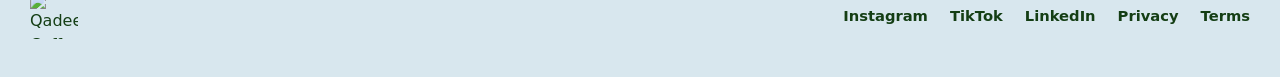
==== commit c20d802c: "Add Capital One conference case study" ====
--- a/index.html
+++ b/index.html
@@ -214,6 +214,7 @@
             <img src="assets/logo-braze-320.png" width="320" height="149" loading="eager" decoding="async" alt="Braze">
             <img src="assets/logo-greystar-320.png" width="172" height="320" loading="eager" decoding="async" alt="Greystar">
             <img class="logo-google" src="assets/logo-google.svg" width="320" height="106" loading="eager" decoding="async" alt="Google">
+            <img class="logo-capital-one" src="assets/logo-capital-one.svg" width="418" height="150" loading="eager" decoding="async" alt="Capital One">
             <img src="assets/logo-anthropologie-320.png" width="320" height="19" loading="eager" decoding="async" alt="Anthropologie">
             <img src="assets/logo-ascension-320.png" width="320" height="76" loading="lazy" decoding="async" alt="Ascension">
             <img class="logo-impiricus" src="assets/logo-impiricus.svg?v=impiricus-colors" width="320" height="139" loading="lazy" decoding="async" alt="Impiricus">
@@ -223,6 +224,7 @@
             <img src="assets/logo-braze-320.png" width="320" height="149" loading="lazy" decoding="async" alt="">
             <img src="assets/logo-greystar-320.png" width="172" height="320" loading="lazy" decoding="async" alt="">
             <img class="logo-google" src="assets/logo-google.svg" width="320" height="106" loading="lazy" decoding="async" alt="">
+            <img class="logo-capital-one" src="assets/logo-capital-one.svg" width="418" height="150" loading="lazy" decoding="async" alt="">
             <img src="assets/logo-anthropologie-320.png" width="320" height="19" loading="lazy" decoding="async" alt="">
             <img src="assets/logo-ascension-320.png" width="320" height="76" loading="lazy" decoding="async" alt="">
             <img class="logo-impiricus" src="assets/logo-impiricus.svg?v=impiricus-colors" width="320" height="139" loading="lazy" decoding="async" alt="">
--- a/styles.css
+++ b/styles.css
@@ -610,6 +610,11 @@
 .logo-track img.logo-google {
   width: 106px;
   max-height: 34px;
+}
+
+.logo-track img.logo-capital-one {
+  width: 132px;
+  max-height: 48px;
 }
 
 .logo-track img[src*="ascension"] {
@@ -2060,6 +2065,76 @@
   line-height: 1.4;
 }
 
+.capital-one-case-study-copy {
+  display: grid;
+  grid-template-columns: minmax(0, 1fr) minmax(300px, 0.62fr);
+  gap: clamp(28px, 6vw, 78px);
+  align-items: end;
+}
+
+.capital-one-case-study-copy h2 {
+  max-width: 880px;
+  margin: 0;
+}
+
+.capital-one-case-study-copy > p {
+  margin: 0 0 4px;
+  color: var(--green-2);
+  font-size: 1.05rem;
+}
+
+.case-study-stats {
+  display: grid;
+  grid-template-columns: repeat(4, minmax(0, 1fr));
+  gap: 1px;
+  margin-top: clamp(30px, 5vw, 52px);
+  overflow: hidden;
+  border: 1px solid var(--line);
+  border-radius: 8px;
+  background: var(--line);
+}
+
+.case-study-stats div {
+  min-height: 128px;
+  padding: 22px;
+  background: var(--paper);
+}
+
+.case-study-stats strong,
+.case-study-stats span {
+  display: block;
+}
+
+.case-study-stats strong {
+  color: var(--green);
+  font-size: clamp(1.8rem, 3vw, 2.8rem);
+  line-height: 1;
+}
+
+.case-study-stats span {
+  margin-top: 8px;
+  color: var(--green-2);
+  font-size: 0.9rem;
+  font-weight: 760;
+}
+
+.capital-one-gallery {
+  display: grid;
+  grid-template-columns: minmax(0, 1.55fr) minmax(280px, 0.75fr);
+  gap: 14px;
+  margin-top: 14px;
+}
+
+.capital-one-gallery .photo-card img {
+  width: 100%;
+  height: clamp(360px, 43vw, 600px);
+  object-fit: cover;
+}
+
+.capital-one-gallery-wide img {
+  object-position: center;
+}
+
 .photo-gallery {
   grid-template-columns: repeat(3, minmax(0, 1fr));
   margin-top: 34px;
@@ -2351,6 +2426,19 @@
     align-items: flex-start;
   }
 
+  .capital-one-case-study-copy,
+  .capital-one-gallery {
+    grid-template-columns: 1fr;
+  }
+
+  .case-study-stats {
+    grid-template-columns: repeat(2, minmax(0, 1fr));
+  }
+
+  .capital-one-gallery .photo-card img {
+    height: auto;
+  }
+
   .google-review-grid {
     grid-template-columns: 1fr;
   }
@@ -2369,6 +2457,15 @@
   .detail-grid,
   .hero-proof {
     grid-template-columns: 1fr;
+  }
+
+  .case-study-stats {
+    grid-template-columns: 1fr 1fr;
+  }
+
+  .case-study-stats div {
+    min-height: 108px;
+    padding: 18px;
   }
 
   .press-strip {
